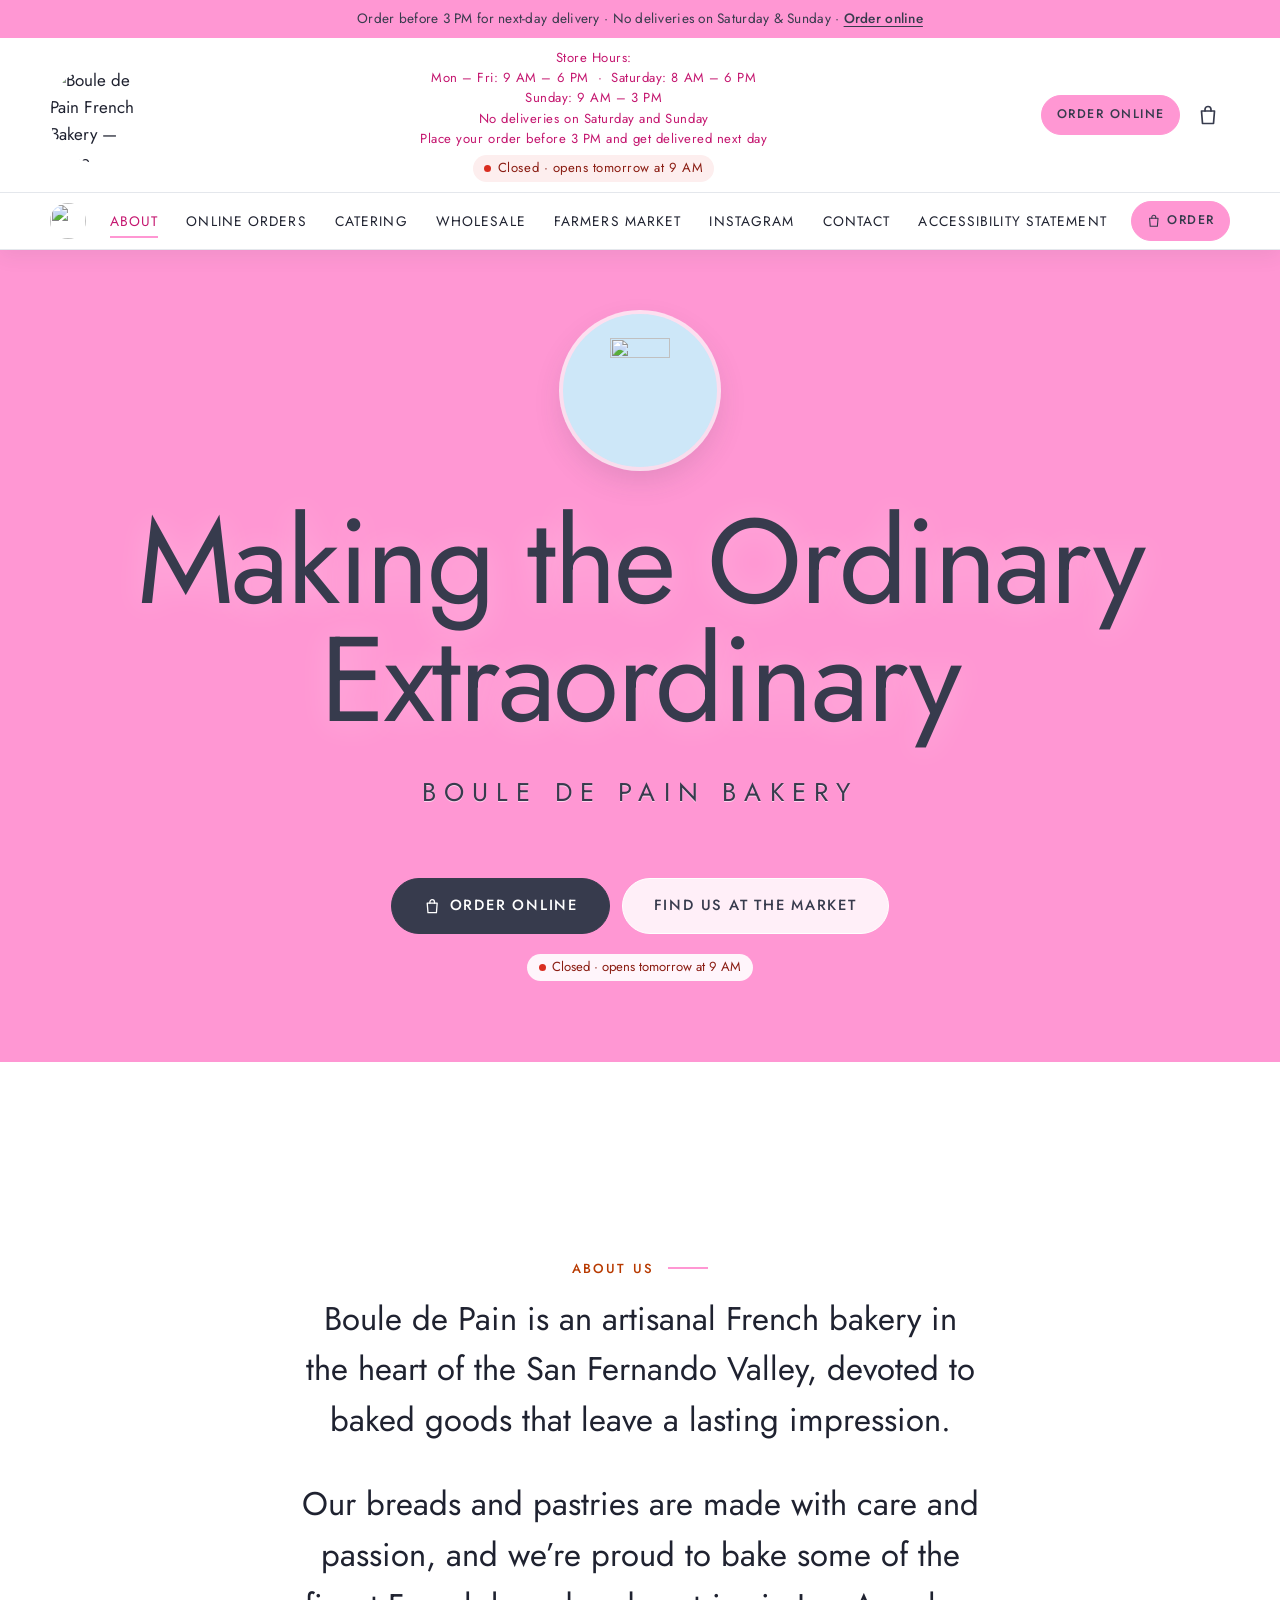
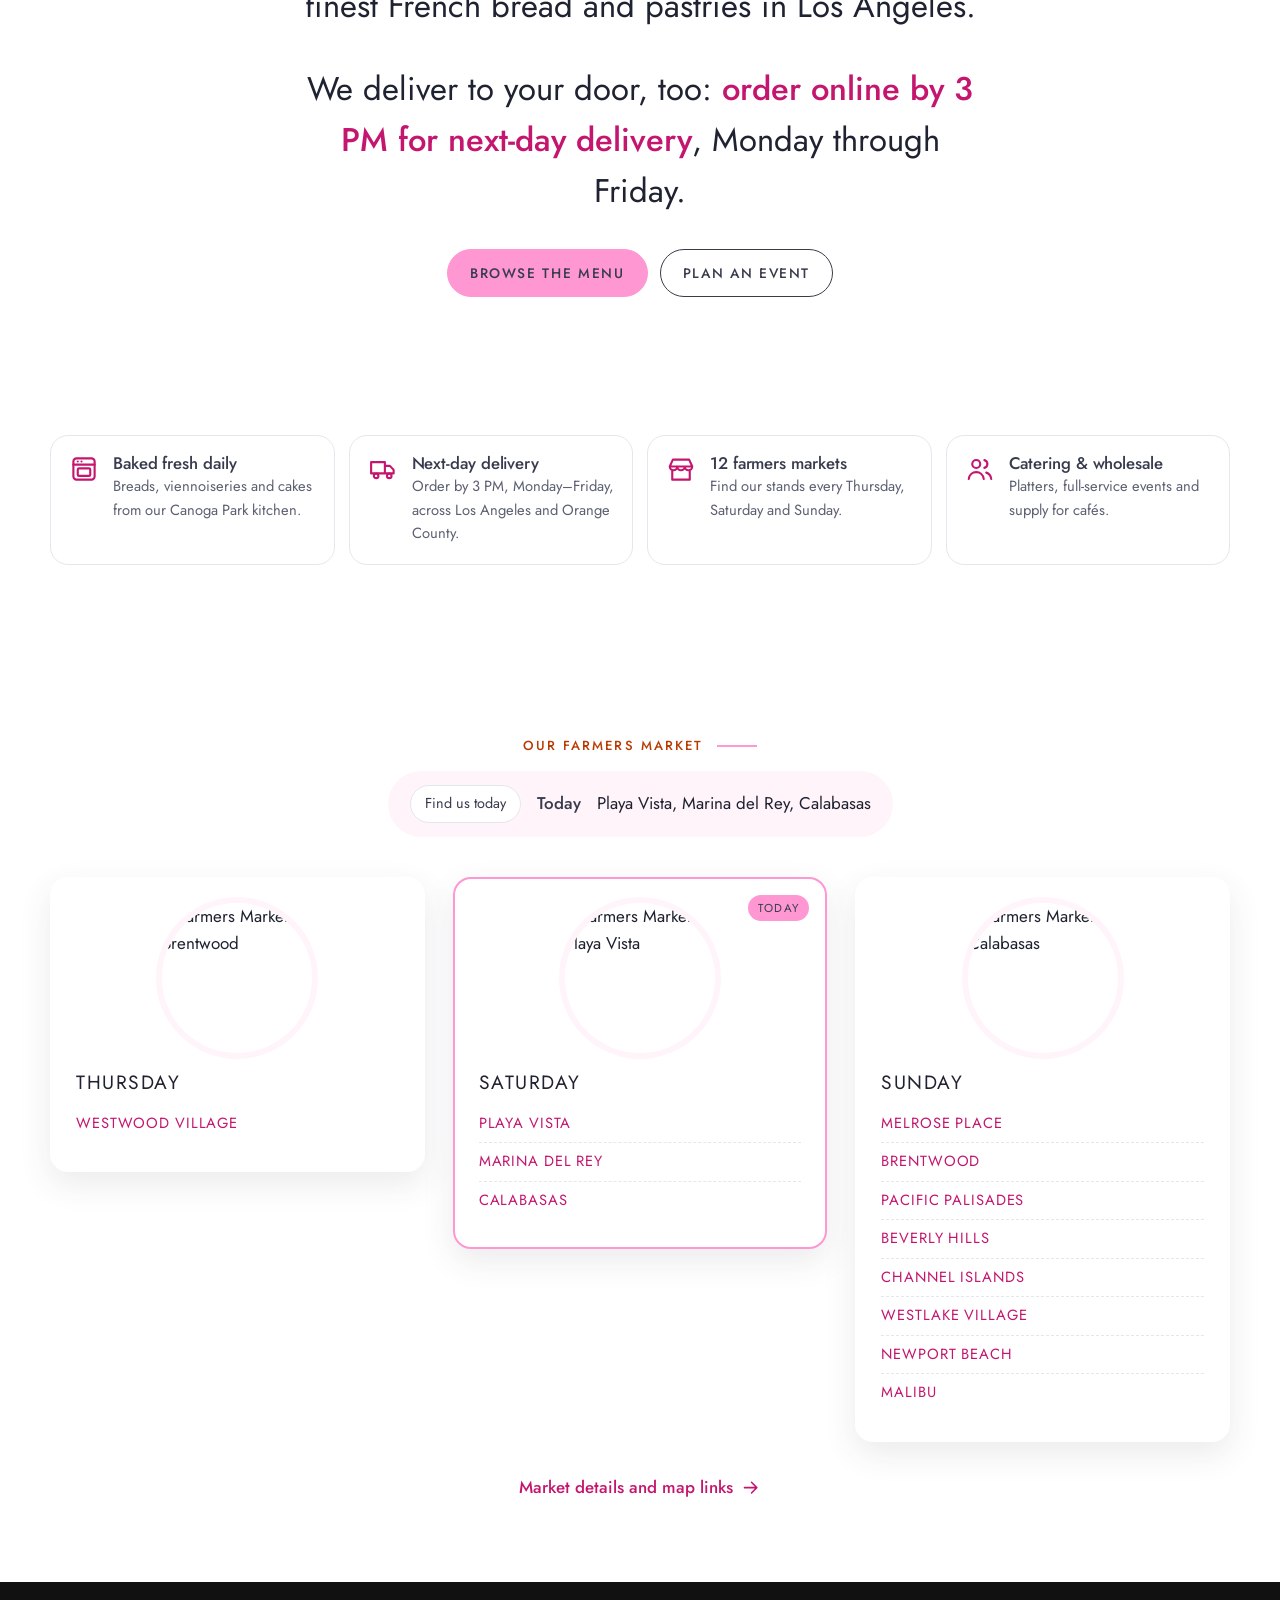
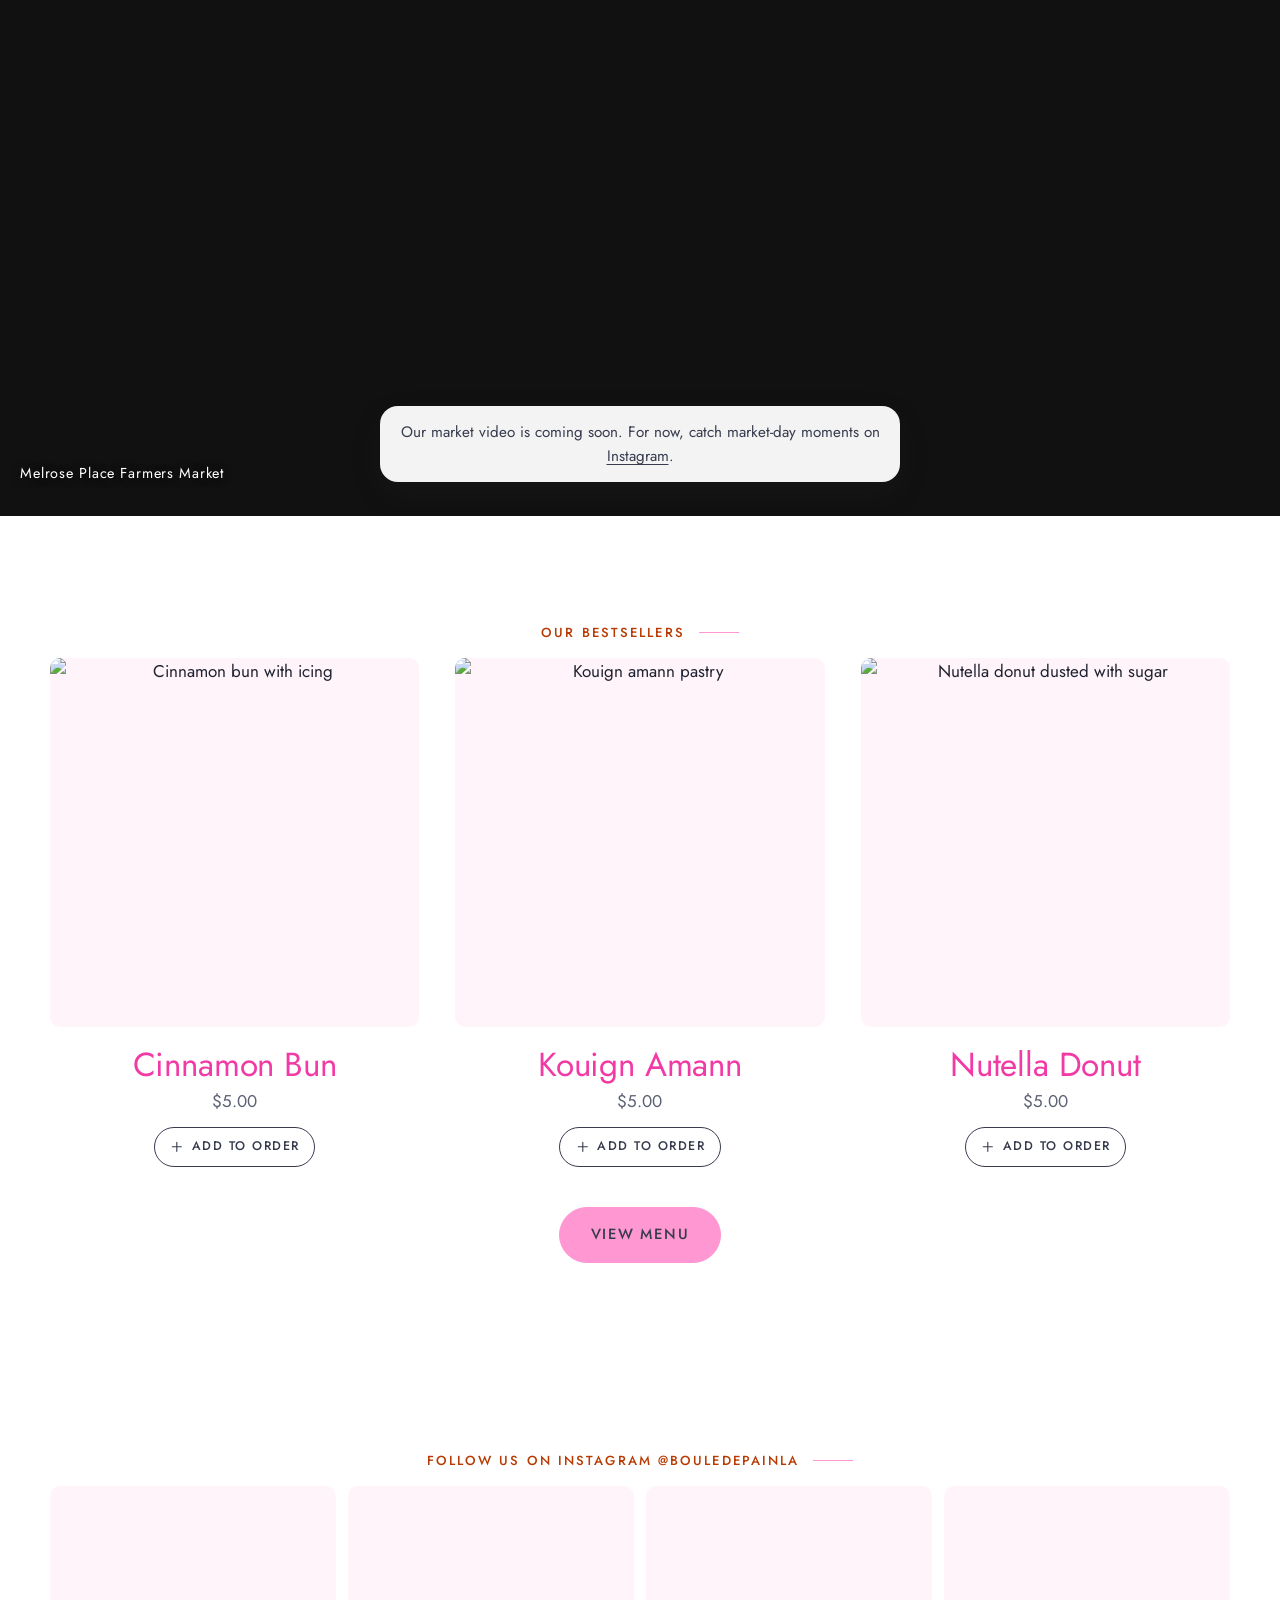
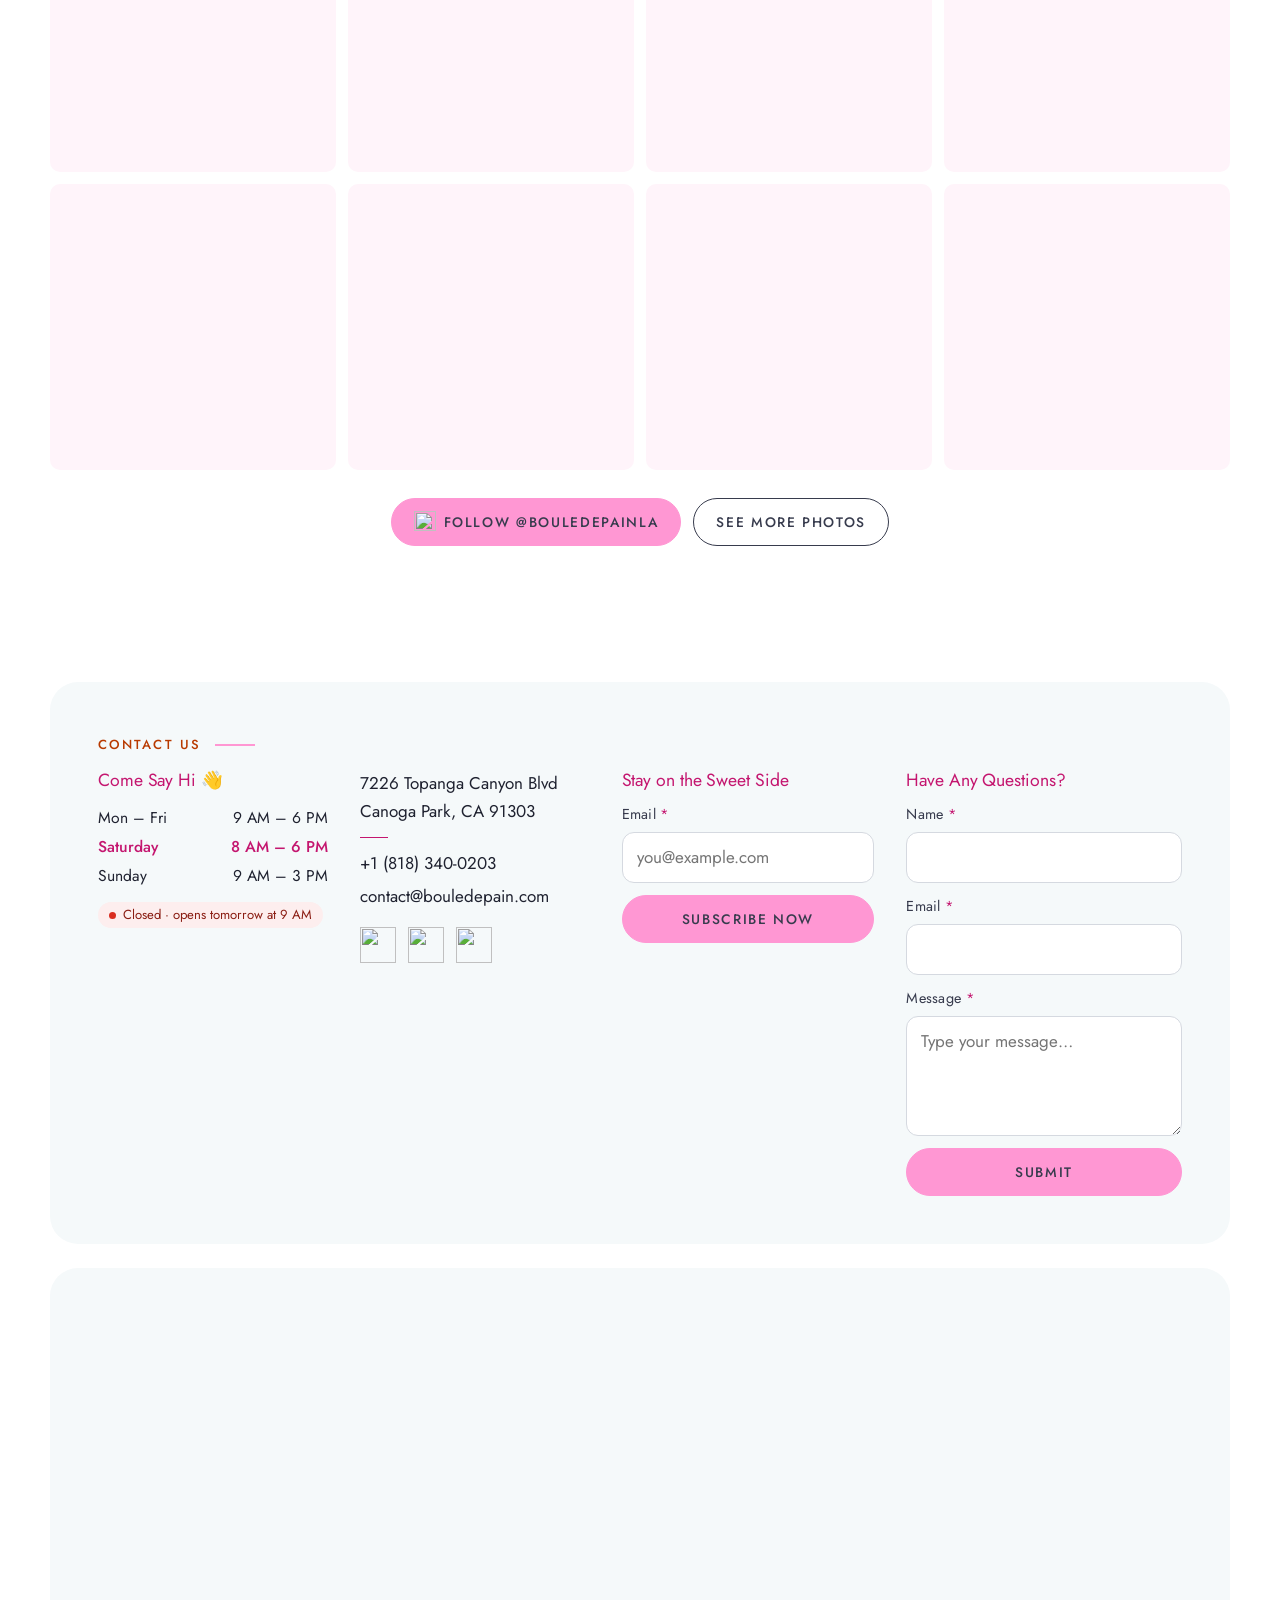
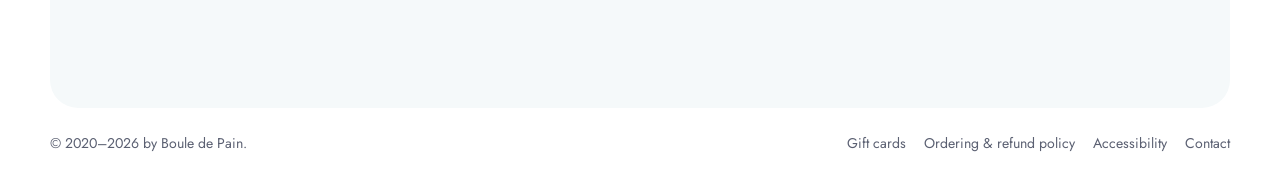
==== index.html @ 0b0cee71 "Boule de Pain website Static site for Boule de Pain, the French bakery in Canoga Park: menu and onli" ====
<!doctype html>
<html lang="en">
<head>
<meta charset="utf-8">
<meta name="viewport" content="width=device-width, initial-scale=1, viewport-fit=cover">
<title>Boule de Pain | Artisanal French Bakery in Canoga Park</title>
<meta name="description" content="Boule de Pain is an artisanal French bakery in Canoga Park baking croissants, breads, pastries and cakes daily. Order online for pickup or next-day delivery in Los Angeles and Orange County, book catering, or find us at LA farmers markets.">
<link rel="canonical" href="https://www.bouledepain.com/">
<meta name="theme-color" content="#FF97D3">
<meta name="format-detection" content="telephone=no">
<meta property="og:type" content="website">
<meta property="og:site_name" content="Boule de Pain">
<meta property="og:locale" content="en_US">
<meta property="og:title" content="Boule de Pain | Artisanal French Bakery in Canoga Park">
<meta property="og:description" content="Boule de Pain is an artisanal French bakery in Canoga Park baking croissants, breads, pastries and cakes daily. Order online for pickup or next-day delivery in Los Angeles and Orange County, book catering, or find us at LA farmers markets.">
<meta property="og:url" content="https://www.bouledepain.com/">
<meta property="og:image" content="https://static.wixstatic.com/media/37ffc0_fc9ee54031fd4ed2a848e542bf273808~mv2.png/v1/fill/w_1162,h_1118,al_c,q_85,usm_0.66_1.00_0.01,enc_auto/37ffc0_fc9ee54031fd4ed2a848e542bf273808_mv2.png">
<meta property="og:image:width" content="1162">
<meta property="og:image:height" content="1118">
<meta property="og:image:alt" content="A flaky Boule de Pain pastry">
<meta name="twitter:card" content="summary_large_image">
<link rel="icon" type="image/png" sizes="32x32" href="https://static.wixstatic.com/media/37ffc0_f74025ac4b024bfe8b029d1934f61fe7~mv2.png/v1/fill/w_32,h_32,al_c,q_85,usm_0.66_1.00_0.01,enc_auto/37ffc0_f74025ac4b024bfe8b029d1934f61fe7_mv2.png">
<link rel="icon" type="image/png" sizes="192x192" href="https://static.wixstatic.com/media/37ffc0_f74025ac4b024bfe8b029d1934f61fe7~mv2.png/v1/fill/w_192,h_192,al_c,q_85,usm_0.66_1.00_0.01,enc_auto/37ffc0_f74025ac4b024bfe8b029d1934f61fe7_mv2.png">
<link rel="apple-touch-icon" sizes="180x180" href="https://static.wixstatic.com/media/37ffc0_f74025ac4b024bfe8b029d1934f61fe7~mv2.png/v1/fill/w_180,h_180,al_c,q_85,usm_0.66_1.00_0.01,enc_auto/37ffc0_f74025ac4b024bfe8b029d1934f61fe7_mv2.png">
<link rel="manifest" href="site.webmanifest">
<link rel="preconnect" href="https://static.wixstatic.com">
<link rel="preconnect" href="https://fonts.googleapis.com">
<link rel="preconnect" href="https://fonts.gstatic.com" crossorigin>
<link rel="stylesheet" href="https://fonts.googleapis.com/css2?family=Jost:wght@300;400;500&amp;display=swap">
<link rel="stylesheet" href="assets/css/styles.css?v=20260915b">
<link rel="preload" as="image" href="https://static.wixstatic.com/media/a0c754094bc04d1b8c9b867706eddafd.jpg/v1/fill/w_960,h_1477,al_c,q_85,usm_0.66_1.00_0.01,enc_auto/a0c754094bc04d1b8c9b867706eddafd.jpg" media="(min-width: 720px)" fetchpriority="high">
<script type="application/ld+json">{"@context":"https://schema.org","@type":"Bakery","@id":"https://www.bouledepain.com/#bakery","name":"Boule de Pain","url":"https://www.bouledepain.com/","description":"Boule de Pain is an artisanal French bakery in Canoga Park baking croissants, breads, pastries and cakes daily. Order online for pickup or next-day delivery in Los Angeles and Orange County, book catering, or find us at LA farmers markets.","logo":"https://static.wixstatic.com/media/37ffc0_f74025ac4b024bfe8b029d1934f61fe7~mv2.png","image":["https://static.wixstatic.com/media/37ffc0_fc9ee54031fd4ed2a848e542bf273808~mv2.png","https://static.wixstatic.com/media/a0c754094bc04d1b8c9b867706eddafd.jpg/v1/fill/w_1600,h_1200,al_c,q_85,usm_0.66_1.00_0.01,enc_auto/a0c754094bc04d1b8c9b867706eddafd.jpg"],"telephone":"+1-818-340-0203","email":"contact@bouledepain.com","address":{"@type":"PostalAddress","streetAddress":"7226 Topanga Canyon Blvd","addressLocality":"Canoga Park","addressRegion":"CA","postalCode":"91303","addressCountry":"US"},"openingHoursSpecification":[{"@type":"OpeningHoursSpecification","dayOfWeek":["Sunday"],"opens":"09:00","closes":"15:00"},{"@type":"OpeningHoursSpecification","dayOfWeek":["Monday","Tuesday","Wednesday","Thursday","Friday"],"opens":"09:00","closes":"18:00"},{"@type":"OpeningHoursSpecification","dayOfWeek":["Saturday"],"opens":"08:00","closes":"18:00"}],"servesCuisine":["French","Bakery","Pastries"],"hasMenu":"https://www.bouledepain.com/order","areaServed":["Los Angeles County","Orange County"],"sameAs":["https://www.facebook.com/pastriesbyediebdp","https://www.instagram.com/bouledepainla","https://www.yelp.com/biz/boule-de-pain-by-edies-pastries-canoga-park?osq=pastries+by+edie"]}</script>
</head>
<body class=" has-action-bar">
<a class="skip-link" href="#main">Skip to content</a>
<svg xmlns="http://www.w3.org/2000/svg" width="0" height="0" style="position:absolute" aria-hidden="true" focusable="false"><defs><symbol id="i-bag" viewBox="0 0 24 24"><path d="M5.5 8h13l-1 12.5h-11z"/><path d="M9 8V6.5a3 3 0 0 1 6 0V8"/></symbol><symbol id="i-menu" viewBox="0 0 24 24"><path d="M4 7h16M4 12h16M4 17h16"/></symbol><symbol id="i-close" viewBox="0 0 24 24"><path d="M6 6l12 12M18 6L6 18"/></symbol><symbol id="i-phone" viewBox="0 0 24 24"><path d="M6.6 3.5h2.8l1.5 4.2-2 1.3a11.5 11.5 0 0 0 6.1 6.1l1.3-2 4.2 1.5v2.8a1.8 1.8 0 0 1-1.9 1.8A16.6 16.6 0 0 1 4.8 5.4a1.8 1.8 0 0 1 1.8-1.9z"/></symbol><symbol id="i-pin" viewBox="0 0 24 24"><path d="M12 21s-6.5-5.8-6.5-11a6.5 6.5 0 0 1 13 0c0 5.2-6.5 11-6.5 11z"/><circle cx="12" cy="10" r="2.4"/></symbol><symbol id="i-mail" viewBox="0 0 24 24"><rect x="3" y="5" width="18" height="14" rx="2"/><path d="M3.5 7l8.5 6 8.5-6"/></symbol><symbol id="i-clock" viewBox="0 0 24 24"><circle cx="12" cy="12" r="8.5"/><path d="M12 7.5V12l3 2"/></symbol><symbol id="i-search" viewBox="0 0 24 24"><circle cx="11" cy="11" r="6.5"/><path d="M20 20l-4.2-4.2"/></symbol><symbol id="i-plus" viewBox="0 0 24 24"><path d="M12 5v14M5 12h14"/></symbol><symbol id="i-minus" viewBox="0 0 24 24"><path d="M5 12h14"/></symbol><symbol id="i-trash" viewBox="0 0 24 24"><path d="M4.5 7h15M10 11v6M14 11v6M6.5 7l.8 12.5h9.4L17.5 7M9.5 7V4.5h5V7"/></symbol><symbol id="i-arrow-right" viewBox="0 0 24 24"><path d="M5 12h14M13 6l6 6-6 6"/></symbol><symbol id="i-arrow-left" viewBox="0 0 24 24"><path d="M19 12H5M11 6l-6 6 6 6"/></symbol><symbol id="i-arrow-up" viewBox="0 0 24 24"><path d="M12 19V5M6 11l6-6 6 6"/></symbol><symbol id="i-play" viewBox="0 0 24 24"><path d="M8 5.5v13l10.5-6.5z"/></symbol><symbol id="i-truck" viewBox="0 0 24 24"><path d="M2.5 6.5h11v9h-11zM13.5 9.5h4l3 3.2v2.8h-7"/><circle cx="6.5" cy="17.5" r="1.8"/><circle cx="17" cy="17.5" r="1.8"/></symbol><symbol id="i-store" viewBox="0 0 24 24"><path d="M4.5 10.5V20h15v-9.5M3 10.5l1.8-5.5h14.4l1.8 5.5zM9.5 20v-5.5h5V20"/></symbol><symbol id="i-calendar" viewBox="0 0 24 24"><rect x="3.5" y="5" width="17" height="15.5" rx="2"/><path d="M3.5 10h17M8 3v4M16 3v4"/></symbol><symbol id="i-copy" viewBox="0 0 24 24"><rect x="9" y="9" width="11" height="11" rx="2"/><path d="M5 15V6a2 2 0 0 1 2-2h8"/></symbol><symbol id="i-check" viewBox="0 0 24 24"><path d="M5 12.5l4.5 4.5L19 7.5"/></symbol><symbol id="i-external" viewBox="0 0 24 24"><path d="M14 4h6v6M20 4l-8.5 8.5M18 14v5a1 1 0 0 1-1 1H5a1 1 0 0 1-1-1V7a1 1 0 0 1 1-1h5"/></symbol><symbol id="i-gift" viewBox="0 0 24 24"><rect x="3.5" y="8" width="17" height="4" rx="1"/><path d="M5 12v8.5h14V12M12 8v12.5M12 8S10.5 3.5 8 4.5 9 8 12 8zm0 0s1.5-4.5 4-3.5S15 8 12 8z"/></symbol><symbol id="i-info" viewBox="0 0 24 24"><circle cx="12" cy="12" r="8.5"/><path d="M12 11v5.5M12 7.8v.4"/></symbol><symbol id="i-oven" viewBox="0 0 24 24"><rect x="3.5" y="3.5" width="17" height="17" rx="2.5"/><path d="M3.5 8.5h17M7 6h.01M10 6h.01"/><rect x="7" y="11.5" width="10" height="6" rx="1"/></symbol><symbol id="i-market" viewBox="0 0 24 24"><path d="M3 10l2.5-5.5h13L21 10M3 10h18M3 10a3 3 0 0 0 6 0 3 3 0 0 0 6 0 3 3 0 0 0 6 0M5 13v7.5h14V13"/></symbol><symbol id="i-users" viewBox="0 0 24 24"><circle cx="9" cy="8" r="3.2"/><path d="M3 20c.4-3.4 2.9-5.5 6-5.5s5.6 2.1 6 5.5"/><path d="M15.5 4.9a3.2 3.2 0 0 1 0 6.2M21 20c-.3-2.6-1.8-4.4-4-5.1"/></symbol></defs></svg>
<aside class="announce" aria-label="Announcement"><p style="margin:0">Order before 3 PM for next-day delivery · No deliveries on Saturday &amp; Sunday · <a href="order.html">Order online</a></p></aside>
<header class="site-header">
  <div class="container header-main">
    <a class="brand" href="index.html">
      <img src="https://static.wixstatic.com/media/37ffc0_f74025ac4b024bfe8b029d1934f61fe7~mv2.png/v1/fill/w_192,h_192,al_c,q_85,usm_0.66_1.00_0.01,enc_auto/37ffc0_f74025ac4b024bfe8b029d1934f61fe7_mv2.png" srcset="https://static.wixstatic.com/media/37ffc0_f74025ac4b024bfe8b029d1934f61fe7~mv2.png/v1/fill/w_112,h_112,al_c,q_85,usm_0.66_1.00_0.01,enc_auto/37ffc0_f74025ac4b024bfe8b029d1934f61fe7_mv2.png 1x, https://static.wixstatic.com/media/37ffc0_f74025ac4b024bfe8b029d1934f61fe7~mv2.png/v1/fill/w_192,h_192,al_c,q_85,usm_0.66_1.00_0.01,enc_auto/37ffc0_f74025ac4b024bfe8b029d1934f61fe7_mv2.png 2x" width="96" height="96" alt="Boule de Pain French Bakery — home">
      <span class="brand__name" aria-hidden="true">Boule de Pain</span>
    </a>
    <div class="header-hours">
      <p>Store Hours:</p>
      <p>Mon – Fri: 9 AM – 6 PM &nbsp;·&nbsp; Saturday: 8 AM – 6 PM<br>Sunday: 9 AM – 3 PM</p>
      <p>No deliveries on Saturday and Sunday</p>
      <p>Place your order before 3 PM and get delivered next day</p>
      <span class="status" data-status hidden></span>
    </div>
    <div class="header-actions">
      <a class="btn btn--pink btn--sm" href="order.html">Order online</a>
      <a class="icon-btn" href="order.html#cart" data-open-cart data-cart-label aria-label="View your order">
        <svg class="icon " aria-hidden="true" focusable="false"><use href="#i-bag"></use></svg><span class="cart-count" data-cart-count aria-hidden="true">0</span>
      </a>
      <button class="icon-btn menu-toggle" type="button" data-nav-toggle aria-expanded="false" aria-controls="site-nav" aria-label="Open menu">
        <svg class="icon icon-open" aria-hidden="true" focusable="false"><use href="#i-menu"></use></svg><svg class="icon icon-close" aria-hidden="true" focusable="false"><use href="#i-close"></use></svg>
      </button>
    </div>
  </div>
</header>
<div data-nav-sentinel aria-hidden="true"></div>
<nav class="site-nav" id="site-nav" aria-label="Main">
  <div class="container site-nav__inner">
    <a class="nav-logo" href="index.html" tabindex="-1" aria-hidden="true"><img src="https://static.wixstatic.com/media/37ffc0_f74025ac4b024bfe8b029d1934f61fe7~mv2.png/v1/fill/w_72,h_72,al_c,q_85,usm_0.66_1.00_0.01,enc_auto/37ffc0_f74025ac4b024bfe8b029d1934f61fe7_mv2.png" width="36" height="36" alt=""></a>
    <ul class="nav-list">
<li><a href="index.html" aria-current="page">About</a></li>
<li><a href="order.html">Online Orders</a></li>
<li><a href="catering.html">Catering</a></li>
<li><a href="wholesale.html">Wholesale</a></li>
<li><a href="farmers-market.html">Farmers Market</a></li>
<li><a href="instagram.html">Instagram</a></li>
<li><a href="contact.html">Contact</a></li>
<li><a href="accessibility.html">Accessibility Statement</a></li>
    </ul>
    <a class="btn btn--pink btn--sm nav-order" href="order.html" tabindex="-1" aria-hidden="true"><svg class="icon " aria-hidden="true" focusable="false"><use href="#i-bag"></use></svg>Order</a>
    <div class="nav-extra">
      <span class="status" data-status hidden></span>
      <ul class="hours hours--compact" data-hours="compact">
<li data-days="1,2,3,4,5"><span class="hours__day">Mon – Fri</span><span class="hours__time">9 AM – 6 PM</span></li><li data-days="6"><span class="hours__day">Saturday</span><span class="hours__time">8 AM – 6 PM</span></li><li data-days="0"><span class="hours__day">Sunday</span><span class="hours__time">9 AM – 3 PM</span></li>      </ul>
      <div class="btn-row">
        <a class="btn btn--pink btn--sm" href="tel:+18183400203"><svg class="icon " aria-hidden="true" focusable="false"><use href="#i-phone"></use></svg>Call</a>
        <a class="btn btn--outline btn--sm" href="https://www.google.com/maps/dir/?api=1&amp;destination=Boule+de+Pain%2C+7226+Topanga+Canyon+Blvd%2C+Canoga+Park%2C+CA+91303" target="_blank" rel="noopener"><svg class="icon " aria-hidden="true" focusable="false"><use href="#i-pin"></use></svg>Directions</a>
      </div>
      <div class="social-row"><a href="https://www.facebook.com/pastriesbyediebdp" target="_blank" rel="noopener" aria-label="Boule de Pain on Facebook (opens in a new tab)"><img src="https://static.wixstatic.com/media/e316f544f9094143b9eac01f1f19e697.png/v1/fill/w_78,h_78,al_c,q_85,usm_0.66_1.00_0.01,enc_auto/e316f544f9094143b9eac01f1f19e697.png" width="36" height="36" alt="" loading="lazy"></a><a href="https://www.instagram.com/bouledepainla" target="_blank" rel="noopener" aria-label="Boule de Pain on Instagram (opens in a new tab)"><img src="https://static.wixstatic.com/media/8d6893330740455c96d218258a458aa4.png/v1/fill/w_78,h_78,al_c,q_85,usm_0.66_1.00_0.01,enc_auto/8d6893330740455c96d218258a458aa4.png" width="36" height="36" alt="" loading="lazy"></a><a href="https://www.yelp.com/biz/boule-de-pain-by-edies-pastries-canoga-park?osq=pastries+by+edie" target="_blank" rel="noopener" aria-label="Boule de Pain on Yelp (opens in a new tab)"><img src="https://static.wixstatic.com/media/263c6eefe13c431681f9363e2e92ddb7.png/v1/fill/w_78,h_78,al_c,q_85,usm_0.66_1.00_0.01,enc_auto/263c6eefe13c431681f9363e2e92ddb7.png" width="36" height="36" alt="" loading="lazy"></a></div>
    </div>
  </div>
</nav>

<main id="main" tabindex="-1">
<section class="hero" aria-labelledby="hero-title">
  <div class="hero__media">
    <picture>
      <source media="(max-width: 719px)" srcset="https://static.wixstatic.com/media/a0c754094bc04d1b8c9b867706eddafd.jpg/v1/fill/w_720,h_560,al_c,q_85,usm_0.66_1.00_0.01,enc_auto/a0c754094bc04d1b8c9b867706eddafd.jpg 720w, https://static.wixstatic.com/media/a0c754094bc04d1b8c9b867706eddafd.jpg/v1/fill/w_1080,h_840,al_c,q_85,usm_0.66_1.00_0.01,enc_auto/a0c754094bc04d1b8c9b867706eddafd.jpg 1080w" sizes="100vw">
      <img src="https://static.wixstatic.com/media/a0c754094bc04d1b8c9b867706eddafd.jpg/v1/fill/w_960,h_1477,al_c,q_85,usm_0.66_1.00_0.01,enc_auto/a0c754094bc04d1b8c9b867706eddafd.jpg" srcset="https://static.wixstatic.com/media/a0c754094bc04d1b8c9b867706eddafd.jpg/v1/fill/w_640,h_985,al_c,q_85,usm_0.66_1.00_0.01,enc_auto/a0c754094bc04d1b8c9b867706eddafd.jpg 640w, https://static.wixstatic.com/media/a0c754094bc04d1b8c9b867706eddafd.jpg/v1/fill/w_960,h_1477,al_c,q_85,usm_0.66_1.00_0.01,enc_auto/a0c754094bc04d1b8c9b867706eddafd.jpg 960w, https://static.wixstatic.com/media/a0c754094bc04d1b8c9b867706eddafd.jpg/v1/fill/w_1280,h_1969,al_c,q_85,usm_0.66_1.00_0.01,enc_auto/a0c754094bc04d1b8c9b867706eddafd.jpg 1280w" sizes="50vw" width="960" height="1477" alt="Golden croissants scattered on a light blue background" fetchpriority="high">
    </picture>
  </div>
  <div class="container hero__inner">
    <span class="hero__logo-wrap" aria-hidden="true">
      <img class="hero__logo" src="https://static.wixstatic.com/media/37ffc0_c707a2740af14f6f9ee149bf52d6a1c6~mv2.png/v1/fill/w_260,h_289,al_c,q_85,usm_0.66_1.00_0.01,enc_auto/37ffc0_c707a2740af14f6f9ee149bf52d6a1c6_mv2.png" width="130" height="144" alt="">
    </span>
    <h1 class="display" id="hero-title">Making the Ordinary Extraordinary</h1>
    <p class="hero__sub">Boule de Pain Bakery</p>
    <div class="btn-row hero__cta">
      <a class="btn btn--ink btn--lg" href="order.html"><svg class="icon " aria-hidden="true" focusable="false"><use href="#i-bag"></use></svg>Order online</a>
      <a class="btn btn--outline btn--lg" href="farmers-market.html">Find us at the market</a>
    </div>
    <p class="hero__status"><span class="status" data-status hidden></span></p>
  </div>
</section>

<section class="section" id="about" aria-labelledby="about-title">
  <div class="container">
    <div class="about-card reveal">
      <div class="about-card__bg"><img src="https://static.wixstatic.com/media/6fb7a82098b749b8bd98773dc3bf6aea.jpg/v1/fill/w_1600,h_1067,al_c,q_85,usm_0.66_1.00_0.01,enc_auto/6fb7a82098b749b8bd98773dc3bf6aea.jpg" srcset="https://static.wixstatic.com/media/6fb7a82098b749b8bd98773dc3bf6aea.jpg/v1/fill/w_960,h_640,al_c,q_85,usm_0.66_1.00_0.01,enc_auto/6fb7a82098b749b8bd98773dc3bf6aea.jpg 960w, https://static.wixstatic.com/media/6fb7a82098b749b8bd98773dc3bf6aea.jpg/v1/fill/w_1600,h_1067,al_c,q_85,usm_0.66_1.00_0.01,enc_auto/6fb7a82098b749b8bd98773dc3bf6aea.jpg 1600w, https://static.wixstatic.com/media/6fb7a82098b749b8bd98773dc3bf6aea.jpg/v1/fill/w_2200,h_1467,al_c,q_85,usm_0.66_1.00_0.01,enc_auto/6fb7a82098b749b8bd98773dc3bf6aea.jpg 2200w" sizes="(min-width: 1180px) 1180px, 100vw" width="2200" height="1467" alt="" loading="lazy" decoding="async"></div>
      <h2 class="eyebrow" id="about-title">About us</h2>
      <div class="about-card__text">
        <p>Boule de Pain is an artisanal French bakery in the heart of the San Fernando Valley, devoted to baked goods that leave a lasting impression.</p>
        <p>Our breads and pastries are made with care and passion, and we’re proud to bake some of the finest French bread and pastries in Los Angeles.</p>
        <p>We deliver to your door, too: <strong>order online by 3 PM for next-day delivery</strong>, Monday through Friday.</p>
      </div>
      <div class="btn-row" style="justify-content:center;margin-top:28px">
        <a class="btn btn--pink" href="order.html">Browse the menu</a>
        <a class="btn btn--outline" href="catering.html">Plan an event</a>
      </div>
    </div>
    <ul class="facts" role="list">
      <li class="fact reveal"><svg class="icon " aria-hidden="true" focusable="false"><use href="#i-oven"></use></svg><div><h3>Baked fresh daily</h3><p>Breads, viennoiseries and cakes from our Canoga Park kitchen.</p></div></li>
      <li class="fact reveal"><svg class="icon " aria-hidden="true" focusable="false"><use href="#i-truck"></use></svg><div><h3>Next-day delivery</h3><p>Order by 3 PM, Monday–Friday, across Los Angeles and Orange County.</p></div></li>
      <li class="fact reveal"><svg class="icon " aria-hidden="true" focusable="false"><use href="#i-market"></use></svg><div><h3>12 farmers markets</h3><p>Find our stands every Thursday, Saturday and Sunday.</p></div></li>
      <li class="fact reveal"><svg class="icon " aria-hidden="true" focusable="false"><use href="#i-users"></use></svg><div><h3>Catering &amp; wholesale</h3><p>Platters, full-service events and supply for cafés.</p></div></li>
    </ul>
  </div>
</section>

<section class="section section--tight" id="farmers-market" aria-labelledby="fm-title">
  <div class="container center">
    <h2 class="eyebrow" id="fm-title">Our farmers market</h2>
    <p class="market-next" data-market-next hidden></p>
<div class="market-grid">
  <article class="market-card reveal" data-market-day="4" data-market-names="Westwood Village">
    <span class="market-card__badge" aria-live="off"></span>
    <img src="https://static.wixstatic.com/media/37ffc0_499bede59a9f4c01a7e3362d41297dd5~mv2.jpg/v1/fill/w_300,h_300,al_c,q_85,usm_0.66_1.00_0.01,enc_auto/37ffc0_499bede59a9f4c01a7e3362d41297dd5_mv2.jpg" srcset="https://static.wixstatic.com/media/37ffc0_499bede59a9f4c01a7e3362d41297dd5~mv2.jpg/v1/fill/w_300,h_300,al_c,q_85,usm_0.66_1.00_0.01,enc_auto/37ffc0_499bede59a9f4c01a7e3362d41297dd5_mv2.jpg 300w" sizes="150px" width="300" height="300" alt="Farmers Market Brentwood" loading="lazy" decoding="async" class="market-card__photo">
    <h3 class="market-card__day">Thursday</h3>
    <ul class="market-list">
      <li><a href="https://www.google.com/maps/search/?api=1&amp;query=Westwood+Village+Farmers+Market" target="_blank" rel="noopener">Westwood Village<svg class="icon " aria-hidden="true" focusable="false"><use href="#i-external"></use></svg><span class="sr-only"> — open in Google Maps (new tab)</span></a></li>
    </ul>
  </article>
  <article class="market-card reveal" data-market-day="6" data-market-names="Playa Vista, Marina del Rey, Calabasas">
    <span class="market-card__badge" aria-live="off"></span>
    <img src="https://static.wixstatic.com/media/37ffc0_3f45e1d225ce4920aa5d6c91396fbc42~mv2.jpg/v1/fill/w_300,h_300,al_c,q_85,usm_0.66_1.00_0.01,enc_auto/37ffc0_3f45e1d225ce4920aa5d6c91396fbc42_mv2.jpg" srcset="https://static.wixstatic.com/media/37ffc0_3f45e1d225ce4920aa5d6c91396fbc42~mv2.jpg/v1/fill/w_300,h_300,al_c,q_85,usm_0.66_1.00_0.01,enc_auto/37ffc0_3f45e1d225ce4920aa5d6c91396fbc42_mv2.jpg 300w" sizes="150px" width="300" height="300" alt="Farmers Market Playa Vista" loading="lazy" decoding="async" class="market-card__photo">
    <h3 class="market-card__day">Saturday</h3>
    <ul class="market-list">
      <li><a href="https://www.google.com/maps/search/?api=1&amp;query=Playa+Vista+Farmers+Market" target="_blank" rel="noopener">Playa Vista<svg class="icon " aria-hidden="true" focusable="false"><use href="#i-external"></use></svg><span class="sr-only"> — open in Google Maps (new tab)</span></a></li>
      <li><a href="https://www.google.com/maps/search/?api=1&amp;query=Marina+del+Rey+Farmers+Market" target="_blank" rel="noopener">Marina del Rey<svg class="icon " aria-hidden="true" focusable="false"><use href="#i-external"></use></svg><span class="sr-only"> — open in Google Maps (new tab)</span></a></li>
      <li><a href="https://www.google.com/maps/search/?api=1&amp;query=Calabasas+Farmers+Market" target="_blank" rel="noopener">Calabasas<svg class="icon " aria-hidden="true" focusable="false"><use href="#i-external"></use></svg><span class="sr-only"> — open in Google Maps (new tab)</span></a></li>
    </ul>
  </article>
  <article class="market-card reveal" data-market-day="0" data-market-names="Melrose Place, Brentwood, Pacific Palisades, Beverly Hills, Channel Islands, Westlake Village, Newport Beach, Malibu">
    <span class="market-card__badge" aria-live="off"></span>
    <img src="https://static.wixstatic.com/media/37ffc0_10547bc0d3c942ee8d4a5ec3894eb2f9~mv2.jpg/v1/fill/w_300,h_300,al_c,q_85,usm_0.66_1.00_0.01,enc_auto/37ffc0_10547bc0d3c942ee8d4a5ec3894eb2f9_mv2.jpg" srcset="https://static.wixstatic.com/media/37ffc0_10547bc0d3c942ee8d4a5ec3894eb2f9~mv2.jpg/v1/fill/w_300,h_300,al_c,q_85,usm_0.66_1.00_0.01,enc_auto/37ffc0_10547bc0d3c942ee8d4a5ec3894eb2f9_mv2.jpg 300w" sizes="150px" width="300" height="300" alt="Farmers Market Calabasas" loading="lazy" decoding="async" class="market-card__photo">
    <h3 class="market-card__day">Sunday</h3>
    <ul class="market-list">
      <li><a href="https://www.google.com/maps/search/?api=1&amp;query=Melrose+Place+Farmers+Market" target="_blank" rel="noopener">Melrose Place<svg class="icon " aria-hidden="true" focusable="false"><use href="#i-external"></use></svg><span class="sr-only"> — open in Google Maps (new tab)</span></a></li>
      <li><a href="https://www.google.com/maps/search/?api=1&amp;query=Brentwood+Farmers+Market" target="_blank" rel="noopener">Brentwood<svg class="icon " aria-hidden="true" focusable="false"><use href="#i-external"></use></svg><span class="sr-only"> — open in Google Maps (new tab)</span></a></li>
      <li><a href="https://www.google.com/maps/search/?api=1&amp;query=Pacific+Palisades+Farmers+Market" target="_blank" rel="noopener">Pacific Palisades<svg class="icon " aria-hidden="true" focusable="false"><use href="#i-external"></use></svg><span class="sr-only"> — open in Google Maps (new tab)</span></a></li>
      <li><a href="https://www.google.com/maps/search/?api=1&amp;query=Beverly+Hills+Farmers+Market" target="_blank" rel="noopener">Beverly Hills<svg class="icon " aria-hidden="true" focusable="false"><use href="#i-external"></use></svg><span class="sr-only"> — open in Google Maps (new tab)</span></a></li>
      <li><a href="https://www.google.com/maps/search/?api=1&amp;query=Channel+Islands+Harbor+Farmers+Market" target="_blank" rel="noopener">Channel Islands<svg class="icon " aria-hidden="true" focusable="false"><use href="#i-external"></use></svg><span class="sr-only"> — open in Google Maps (new tab)</span></a></li>
      <li><a href="https://www.google.com/maps/search/?api=1&amp;query=Westlake+Village+Farmers+Market" target="_blank" rel="noopener">Westlake Village<svg class="icon " aria-hidden="true" focusable="false"><use href="#i-external"></use></svg><span class="sr-only"> — open in Google Maps (new tab)</span></a></li>
      <li><a href="https://www.google.com/maps/search/?api=1&amp;query=Newport+Beach+Farmers+Market" target="_blank" rel="noopener">Newport Beach<svg class="icon " aria-hidden="true" focusable="false"><use href="#i-external"></use></svg><span class="sr-only"> — open in Google Maps (new tab)</span></a></li>
      <li><a href="https://www.google.com/maps/search/?api=1&amp;query=Malibu+Farmers+Market" target="_blank" rel="noopener">Malibu<svg class="icon " aria-hidden="true" focusable="false"><use href="#i-external"></use></svg><span class="sr-only"> — open in Google Maps (new tab)</span></a></li>
    </ul>
  </article>
</div>    <p style="margin-top:32px"><a class="link-arrow" href="farmers-market.html">Market details and map links <svg class="icon " aria-hidden="true" focusable="false"><use href="#i-arrow-right"></use></svg></a></p>
  </div>
</section>

<section aria-label="Video: Melrose Place Farmers Market">
<div class="video-block" data-video>
  <video preload="none" playsinline poster="https://static.wixstatic.com/media/37ffc0_5527c4b106ab4931befd9e7589aaedd1f000.jpg/v1/fill/w_1280,h_720,al_c,q_85,usm_0.66_1.00_0.01,enc_auto/37ffc0_5527c4b106ab4931befd9e7589aaedd1f000.jpg" aria-label="Melrose Place Farmers Market" tabindex="-1">
    <source src="assets/video/melrose-place-farmers-market.mp4" type="video/mp4">
  </video>
  <img src="https://static.wixstatic.com/media/37ffc0_5527c4b106ab4931befd9e7589aaedd1f000.jpg/v1/fill/w_1280,h_533,al_c,q_85,usm_0.66_1.00_0.01,enc_auto/37ffc0_5527c4b106ab4931befd9e7589aaedd1f000.jpg" srcset="https://static.wixstatic.com/media/37ffc0_5527c4b106ab4931befd9e7589aaedd1f000.jpg/v1/fill/w_640,h_267,al_c,q_85,usm_0.66_1.00_0.01,enc_auto/37ffc0_5527c4b106ab4931befd9e7589aaedd1f000.jpg 640w, https://static.wixstatic.com/media/37ffc0_5527c4b106ab4931befd9e7589aaedd1f000.jpg/v1/fill/w_1280,h_533,al_c,q_85,usm_0.66_1.00_0.01,enc_auto/37ffc0_5527c4b106ab4931befd9e7589aaedd1f000.jpg 1280w" sizes="100vw" width="1280" height="533" alt="" loading="lazy" decoding="async" class="video-block__poster">
  <button class="video-block__play" type="button" aria-label="Play video: Melrose Place Farmers Market">
    <span><span class="play-circle"><svg class="icon icon--fill" aria-hidden="true" focusable="false"><use href="#i-play"></use></svg></span>Play Video</span>
  </button>
  <p class="video-block__caption" aria-hidden="true">Melrose Place Farmers Market</p>
</div></section>

<section class="section" id="bestsellers" aria-labelledby="best-title">
  <div class="container">
    <div class="center"><h2 class="eyebrow" id="best-title">Our bestsellers</h2></div>
    <div class="best-grid">
      <article class="best-card reveal">
        <div class="best-card__img"><img src="https://static.wixstatic.com/media/37ffc0_3a48bee74e3f434c851e21ba757fdcc7~mv2.png/v1/fill/w_800,h_800,al_c,q_85,usm_0.66_1.00_0.01,enc_auto/37ffc0_3a48bee74e3f434c851e21ba757fdcc7_mv2.png" srcset="https://static.wixstatic.com/media/37ffc0_3a48bee74e3f434c851e21ba757fdcc7~mv2.png/v1/fill/w_400,h_400,al_c,q_85,usm_0.66_1.00_0.01,enc_auto/37ffc0_3a48bee74e3f434c851e21ba757fdcc7_mv2.png 400w, https://static.wixstatic.com/media/37ffc0_3a48bee74e3f434c851e21ba757fdcc7~mv2.png/v1/fill/w_800,h_800,al_c,q_85,usm_0.66_1.00_0.01,enc_auto/37ffc0_3a48bee74e3f434c851e21ba757fdcc7_mv2.png 800w" sizes="(min-width: 1180px) 370px, (min-width: 720px) 30vw, 100vw" width="800" height="800" alt="Cinnamon bun with icing" loading="lazy" decoding="async"></div>
        <h3>Cinnamon Bun</h3>
        <p class="best-card__price">$5.00</p>
        <button class="btn btn--outline btn--sm" type="button" data-add-to-cart="viennoiseries.cinnamon-bun" data-name="Cinnamon Bun"><svg class="icon " aria-hidden="true" focusable="false"><use href="#i-plus"></use></svg>Add to order</button>
      </article>
      <article class="best-card reveal">
        <div class="best-card__img"><img src="https://static.wixstatic.com/media/37ffc0_6bf428a15cff40bfbab36fe86c032fb3~mv2.png/v1/fill/w_800,h_800,al_c,q_85,usm_0.66_1.00_0.01,enc_auto/37ffc0_6bf428a15cff40bfbab36fe86c032fb3_mv2.png" srcset="https://static.wixstatic.com/media/37ffc0_6bf428a15cff40bfbab36fe86c032fb3~mv2.png/v1/fill/w_400,h_400,al_c,q_85,usm_0.66_1.00_0.01,enc_auto/37ffc0_6bf428a15cff40bfbab36fe86c032fb3_mv2.png 400w, https://static.wixstatic.com/media/37ffc0_6bf428a15cff40bfbab36fe86c032fb3~mv2.png/v1/fill/w_800,h_800,al_c,q_85,usm_0.66_1.00_0.01,enc_auto/37ffc0_6bf428a15cff40bfbab36fe86c032fb3_mv2.png 800w" sizes="(min-width: 1180px) 370px, (min-width: 720px) 30vw, 100vw" width="800" height="800" alt="Kouign amann pastry" loading="lazy" decoding="async"></div>
        <h3>Kouign Amann</h3>
        <p class="best-card__price">$5.00</p>
        <button class="btn btn--outline btn--sm" type="button" data-add-to-cart="viennoiseries.kouign-amann" data-name="Kouign Amann"><svg class="icon " aria-hidden="true" focusable="false"><use href="#i-plus"></use></svg>Add to order</button>
      </article>
      <article class="best-card reveal">
        <div class="best-card__img"><img src="https://static.wixstatic.com/media/37ffc0_1bd8e49730014273bb4f3b23886b80a2~mv2.png/v1/fill/w_800,h_800,al_c,q_85,usm_0.66_1.00_0.01,enc_auto/37ffc0_1bd8e49730014273bb4f3b23886b80a2_mv2.png" srcset="https://static.wixstatic.com/media/37ffc0_1bd8e49730014273bb4f3b23886b80a2~mv2.png/v1/fill/w_400,h_400,al_c,q_85,usm_0.66_1.00_0.01,enc_auto/37ffc0_1bd8e49730014273bb4f3b23886b80a2_mv2.png 400w, https://static.wixstatic.com/media/37ffc0_1bd8e49730014273bb4f3b23886b80a2~mv2.png/v1/fill/w_800,h_800,al_c,q_85,usm_0.66_1.00_0.01,enc_auto/37ffc0_1bd8e49730014273bb4f3b23886b80a2_mv2.png 800w" sizes="(min-width: 1180px) 370px, (min-width: 720px) 30vw, 100vw" width="800" height="800" alt="Nutella donut dusted with sugar" loading="lazy" decoding="async"></div>
        <h3>Nutella Donut</h3>
        <p class="best-card__price">$5.00</p>
        <button class="btn btn--outline btn--sm" type="button" data-add-to-cart="viennoiseries.nutella-donut" data-name="Nutella Donut"><svg class="icon " aria-hidden="true" focusable="false"><use href="#i-plus"></use></svg>Add to order</button>
      </article>
    </div>
    <p class="center" style="margin-top:40px"><a class="btn btn--pink btn--lg" href="order.html">View menu</a></p>
  </div>
</section>

<section class="section section--tight" id="instagram" aria-labelledby="ig-title">
  <div class="container center">
    <h2 class="eyebrow" id="ig-title"><a href="https://www.instagram.com/bouledepainla" target="_blank" rel="noopener">Follow us on Instagram @bouledepainla<span class="sr-only"> (opens in a new tab)</span></a></h2>
    <div class="ig-grid">
      <button class="ig-tile" type="button" data-lightbox="home" data-full="https://static.wixstatic.com/media/37ffc0_bffa163c4fbd4d9ba15493cde839d111~mv2.jpg/v1/fit/w_1600,h_1067,q_85,enc_auto/37ffc0_bffa163c4fbd4d9ba15493cde839d111_mv2.jpg" data-caption="A round tiered pastry stand at an outdoor event">
        <img src="https://static.wixstatic.com/media/37ffc0_bffa163c4fbd4d9ba15493cde839d111~mv2.jpg/v1/fill/w_600,h_600,al_c,q_85,usm_0.66_1.00_0.01,enc_auto/37ffc0_bffa163c4fbd4d9ba15493cde839d111_mv2.jpg" srcset="https://static.wixstatic.com/media/37ffc0_bffa163c4fbd4d9ba15493cde839d111~mv2.jpg/v1/fill/w_300,h_300,al_c,q_85,usm_0.66_1.00_0.01,enc_auto/37ffc0_bffa163c4fbd4d9ba15493cde839d111_mv2.jpg 300w, https://static.wixstatic.com/media/37ffc0_bffa163c4fbd4d9ba15493cde839d111~mv2.jpg/v1/fill/w_600,h_600,al_c,q_85,usm_0.66_1.00_0.01,enc_auto/37ffc0_bffa163c4fbd4d9ba15493cde839d111_mv2.jpg 600w" sizes="(min-width: 720px) 25vw, 50vw" width="600" height="600" alt="A round tiered pastry stand at an outdoor event" loading="lazy" decoding="async">
        <span class="ig-tile__label" aria-hidden="true">View photo</span>
      </button>
      <button class="ig-tile" type="button" data-lightbox="home" data-full="https://static.wixstatic.com/media/37ffc0_8f76bb3d49804ca6b575c6743b56df05~mv2.jpg/v1/fit/w_1600,h_1067,q_85,enc_auto/37ffc0_8f76bb3d49804ca6b575c6743b56df05_mv2.jpg" data-caption="A dessert table of mini tarts and cupcakes">
        <img src="https://static.wixstatic.com/media/37ffc0_8f76bb3d49804ca6b575c6743b56df05~mv2.jpg/v1/fill/w_600,h_600,al_c,q_85,usm_0.66_1.00_0.01,enc_auto/37ffc0_8f76bb3d49804ca6b575c6743b56df05_mv2.jpg" srcset="https://static.wixstatic.com/media/37ffc0_8f76bb3d49804ca6b575c6743b56df05~mv2.jpg/v1/fill/w_300,h_300,al_c,q_85,usm_0.66_1.00_0.01,enc_auto/37ffc0_8f76bb3d49804ca6b575c6743b56df05_mv2.jpg 300w, https://static.wixstatic.com/media/37ffc0_8f76bb3d49804ca6b575c6743b56df05~mv2.jpg/v1/fill/w_600,h_600,al_c,q_85,usm_0.66_1.00_0.01,enc_auto/37ffc0_8f76bb3d49804ca6b575c6743b56df05_mv2.jpg 600w" sizes="(min-width: 720px) 25vw, 50vw" width="600" height="600" alt="A dessert table of mini tarts and cupcakes" loading="lazy" decoding="async">
        <span class="ig-tile__label" aria-hidden="true">View photo</span>
      </button>
      <button class="ig-tile" type="button" data-lightbox="home" data-full="https://static.wixstatic.com/media/37ffc0_85a3569afc7d4d9a87e2e0dc5c3b6ed8~mv2.avif/v1/fit/w_1126,h_840,q_85,enc_auto/37ffc0_85a3569afc7d4d9a87e2e0dc5c3b6ed8_mv2.avif" data-caption="A bagel and lox spread with smoked salmon, tomatoes and cucumbers">
        <img src="https://static.wixstatic.com/media/37ffc0_85a3569afc7d4d9a87e2e0dc5c3b6ed8~mv2.avif/v1/fill/w_600,h_600,al_c,q_85,usm_0.66_1.00_0.01,enc_auto/37ffc0_85a3569afc7d4d9a87e2e0dc5c3b6ed8_mv2.avif" srcset="https://static.wixstatic.com/media/37ffc0_85a3569afc7d4d9a87e2e0dc5c3b6ed8~mv2.avif/v1/fill/w_300,h_300,al_c,q_85,usm_0.66_1.00_0.01,enc_auto/37ffc0_85a3569afc7d4d9a87e2e0dc5c3b6ed8_mv2.avif 300w, https://static.wixstatic.com/media/37ffc0_85a3569afc7d4d9a87e2e0dc5c3b6ed8~mv2.avif/v1/fill/w_600,h_600,al_c,q_85,usm_0.66_1.00_0.01,enc_auto/37ffc0_85a3569afc7d4d9a87e2e0dc5c3b6ed8_mv2.avif 600w" sizes="(min-width: 720px) 25vw, 50vw" width="600" height="600" alt="A bagel and lox spread with smoked salmon, tomatoes and cucumbers" loading="lazy" decoding="async">
        <span class="ig-tile__label" aria-hidden="true">View photo</span>
      </button>
      <button class="ig-tile" type="button" data-lightbox="home" data-full="https://static.wixstatic.com/media/bacdf3_cfd989fc6cff4b94903f83163de304d4~mv2.jpg/v1/fit/w_974,h_1037,q_85,enc_auto/bacdf3_cfd989fc6cff4b94903f83163de304d4_mv2.jpg" data-caption="A buffet of pastries, bagels and savory bites">
        <img src="https://static.wixstatic.com/media/bacdf3_cfd989fc6cff4b94903f83163de304d4~mv2.jpg/v1/fill/w_600,h_600,al_c,q_85,usm_0.66_1.00_0.01,enc_auto/bacdf3_cfd989fc6cff4b94903f83163de304d4_mv2.jpg" srcset="https://static.wixstatic.com/media/bacdf3_cfd989fc6cff4b94903f83163de304d4~mv2.jpg/v1/fill/w_300,h_300,al_c,q_85,usm_0.66_1.00_0.01,enc_auto/bacdf3_cfd989fc6cff4b94903f83163de304d4_mv2.jpg 300w, https://static.wixstatic.com/media/bacdf3_cfd989fc6cff4b94903f83163de304d4~mv2.jpg/v1/fill/w_600,h_600,al_c,q_85,usm_0.66_1.00_0.01,enc_auto/bacdf3_cfd989fc6cff4b94903f83163de304d4_mv2.jpg 600w" sizes="(min-width: 720px) 25vw, 50vw" width="600" height="600" alt="A buffet of pastries, bagels and savory bites" loading="lazy" decoding="async">
        <span class="ig-tile__label" aria-hidden="true">View photo</span>
      </button>
      <button class="ig-tile" type="button" data-lightbox="home" data-full="https://static.wixstatic.com/media/37ffc0_35ba1163f7ed4adb9aaa04eda2e0ab1a~mv2.jpeg/v1/fit/w_1320,h_1738,q_85,enc_auto/37ffc0_35ba1163f7ed4adb9aaa04eda2e0ab1a_mv2.jpeg" data-caption="A sliced artisan loaf">
        <img src="https://static.wixstatic.com/media/37ffc0_35ba1163f7ed4adb9aaa04eda2e0ab1a~mv2.jpeg/v1/fill/w_600,h_600,al_c,q_85,usm_0.66_1.00_0.01,enc_auto/37ffc0_35ba1163f7ed4adb9aaa04eda2e0ab1a_mv2.jpeg" srcset="https://static.wixstatic.com/media/37ffc0_35ba1163f7ed4adb9aaa04eda2e0ab1a~mv2.jpeg/v1/fill/w_300,h_300,al_c,q_85,usm_0.66_1.00_0.01,enc_auto/37ffc0_35ba1163f7ed4adb9aaa04eda2e0ab1a_mv2.jpeg 300w, https://static.wixstatic.com/media/37ffc0_35ba1163f7ed4adb9aaa04eda2e0ab1a~mv2.jpeg/v1/fill/w_600,h_600,al_c,q_85,usm_0.66_1.00_0.01,enc_auto/37ffc0_35ba1163f7ed4adb9aaa04eda2e0ab1a_mv2.jpeg 600w" sizes="(min-width: 720px) 25vw, 50vw" width="600" height="600" alt="A sliced artisan loaf" loading="lazy" decoding="async">
        <span class="ig-tile__label" aria-hidden="true">View photo</span>
      </button>
      <button class="ig-tile" type="button" data-lightbox="home" data-full="https://static.wixstatic.com/media/37ffc0_1e69860dd5374c6892fe735a860ccd61~mv2.jpeg/v1/fit/w_1600,h_2133,q_85,enc_auto/37ffc0_1e69860dd5374c6892fe735a860ccd61_mv2.jpeg" data-caption="A tray of mini lemon pastries topped with cream">
        <img src="https://static.wixstatic.com/media/37ffc0_1e69860dd5374c6892fe735a860ccd61~mv2.jpeg/v1/fill/w_600,h_600,al_c,q_85,usm_0.66_1.00_0.01,enc_auto/37ffc0_1e69860dd5374c6892fe735a860ccd61_mv2.jpeg" srcset="https://static.wixstatic.com/media/37ffc0_1e69860dd5374c6892fe735a860ccd61~mv2.jpeg/v1/fill/w_300,h_300,al_c,q_85,usm_0.66_1.00_0.01,enc_auto/37ffc0_1e69860dd5374c6892fe735a860ccd61_mv2.jpeg 300w, https://static.wixstatic.com/media/37ffc0_1e69860dd5374c6892fe735a860ccd61~mv2.jpeg/v1/fill/w_600,h_600,al_c,q_85,usm_0.66_1.00_0.01,enc_auto/37ffc0_1e69860dd5374c6892fe735a860ccd61_mv2.jpeg 600w" sizes="(min-width: 720px) 25vw, 50vw" width="600" height="600" alt="A tray of mini lemon pastries topped with cream" loading="lazy" decoding="async">
        <span class="ig-tile__label" aria-hidden="true">View photo</span>
      </button>
      <button class="ig-tile" type="button" data-lightbox="home" data-full="https://static.wixstatic.com/media/37ffc0_4e5187dbdf244863b4bf0d5ee43c0b63~mv2.jpg/v1/fit/w_1600,h_2133,q_85,enc_auto/37ffc0_4e5187dbdf244863b4bf0d5ee43c0b63_mv2.jpg" data-caption="A croquembouche tower of cream puffs with sugar flowers">
        <img src="https://static.wixstatic.com/media/37ffc0_4e5187dbdf244863b4bf0d5ee43c0b63~mv2.jpg/v1/fill/w_600,h_600,al_c,q_85,usm_0.66_1.00_0.01,enc_auto/37ffc0_4e5187dbdf244863b4bf0d5ee43c0b63_mv2.jpg" srcset="https://static.wixstatic.com/media/37ffc0_4e5187dbdf244863b4bf0d5ee43c0b63~mv2.jpg/v1/fill/w_300,h_300,al_c,q_85,usm_0.66_1.00_0.01,enc_auto/37ffc0_4e5187dbdf244863b4bf0d5ee43c0b63_mv2.jpg 300w, https://static.wixstatic.com/media/37ffc0_4e5187dbdf244863b4bf0d5ee43c0b63~mv2.jpg/v1/fill/w_600,h_600,al_c,q_85,usm_0.66_1.00_0.01,enc_auto/37ffc0_4e5187dbdf244863b4bf0d5ee43c0b63_mv2.jpg 600w" sizes="(min-width: 720px) 25vw, 50vw" width="600" height="600" alt="A croquembouche tower of cream puffs with sugar flowers" loading="lazy" decoding="async">
        <span class="ig-tile__label" aria-hidden="true">View photo</span>
      </button>
      <button class="ig-tile" type="button" data-lightbox="home" data-full="https://static.wixstatic.com/media/37ffc0_fd62466b6eb74211a49916298cc6ea00~mv2.jpeg/v1/fit/w_1600,h_2133,q_85,enc_auto/37ffc0_fd62466b6eb74211a49916298cc6ea00_mv2.jpeg" data-caption="A tray of mini fruit tarts">
        <img src="https://static.wixstatic.com/media/37ffc0_fd62466b6eb74211a49916298cc6ea00~mv2.jpeg/v1/fill/w_600,h_600,al_c,q_85,usm_0.66_1.00_0.01,enc_auto/37ffc0_fd62466b6eb74211a49916298cc6ea00_mv2.jpeg" srcset="https://static.wixstatic.com/media/37ffc0_fd62466b6eb74211a49916298cc6ea00~mv2.jpeg/v1/fill/w_300,h_300,al_c,q_85,usm_0.66_1.00_0.01,enc_auto/37ffc0_fd62466b6eb74211a49916298cc6ea00_mv2.jpeg 300w, https://static.wixstatic.com/media/37ffc0_fd62466b6eb74211a49916298cc6ea00~mv2.jpeg/v1/fill/w_600,h_600,al_c,q_85,usm_0.66_1.00_0.01,enc_auto/37ffc0_fd62466b6eb74211a49916298cc6ea00_mv2.jpeg 600w" sizes="(min-width: 720px) 25vw, 50vw" width="600" height="600" alt="A tray of mini fruit tarts" loading="lazy" decoding="async">
        <span class="ig-tile__label" aria-hidden="true">View photo</span>
      </button>
    </div>
    <div class="btn-row" style="justify-content:center;margin-top:28px">
      <a class="btn btn--pink" href="https://www.instagram.com/bouledepainla" target="_blank" rel="noopener"><img src="https://static.wixstatic.com/media/8d6893330740455c96d218258a458aa4.png/v1/fill/w_48,h_48,al_c,q_85,usm_0.66_1.00_0.01,enc_auto/8d6893330740455c96d218258a458aa4.png" width="22" height="22" alt="">Follow @bouledepainla<span class="sr-only"> on Instagram (opens in a new tab)</span></a>
      <a class="btn btn--outline" href="instagram.html">See more photos</a>
    </div>
  </div>
</section>
</main>

<footer class="site-footer">
  <div class="container">
    <div class="footer-panel">
      <h2 class="eyebrow">Contact us</h2>
      <div class="footer-grid">
        <div>
          <h3 class="footer-title">Come Say Hi 👋</h3>
          <ul class="hours hours--compact" data-hours="compact">
<li data-days="1,2,3,4,5"><span class="hours__day">Mon – Fri</span><span class="hours__time">9 AM – 6 PM</span></li><li data-days="6"><span class="hours__day">Saturday</span><span class="hours__time">8 AM – 6 PM</span></li><li data-days="0"><span class="hours__day">Sunday</span><span class="hours__time">9 AM – 3 PM</span></li>          </ul>
          <p style="margin:10px 0 0"><span class="status" data-status hidden></span></p>
        </div>
        <div>
          <address style="font-style:normal">
            <a href="https://www.google.com/maps/dir/?api=1&amp;destination=Boule+de+Pain%2C+7226+Topanga+Canyon+Blvd%2C+Canoga+Park%2C+CA+91303" target="_blank" rel="noopener" style="text-decoration:none">7226 Topanga Canyon Blvd<br>Canoga Park, CA 91303<span class="sr-only"> (directions open in a new tab)</span></a>
          </address>
          <hr class="footer-rule">
          <ul class="footer-contact">
            <li><a href="tel:+18183400203">+1 (818) 340-0203</a></li>
            <li><a href="mailto:contact@bouledepain.com">contact@bouledepain.com</a></li>
          </ul>
          <div style="margin-top:16px"><div class="social-row"><a href="https://www.facebook.com/pastriesbyediebdp" target="_blank" rel="noopener" aria-label="Boule de Pain on Facebook (opens in a new tab)"><img src="https://static.wixstatic.com/media/e316f544f9094143b9eac01f1f19e697.png/v1/fill/w_78,h_78,al_c,q_85,usm_0.66_1.00_0.01,enc_auto/e316f544f9094143b9eac01f1f19e697.png" width="36" height="36" alt="" loading="lazy"></a><a href="https://www.instagram.com/bouledepainla" target="_blank" rel="noopener" aria-label="Boule de Pain on Instagram (opens in a new tab)"><img src="https://static.wixstatic.com/media/8d6893330740455c96d218258a458aa4.png/v1/fill/w_78,h_78,al_c,q_85,usm_0.66_1.00_0.01,enc_auto/8d6893330740455c96d218258a458aa4.png" width="36" height="36" alt="" loading="lazy"></a><a href="https://www.yelp.com/biz/boule-de-pain-by-edies-pastries-canoga-park?osq=pastries+by+edie" target="_blank" rel="noopener" aria-label="Boule de Pain on Yelp (opens in a new tab)"><img src="https://static.wixstatic.com/media/263c6eefe13c431681f9363e2e92ddb7.png/v1/fill/w_78,h_78,al_c,q_85,usm_0.66_1.00_0.01,enc_auto/263c6eefe13c431681f9363e2e92ddb7.png" width="36" height="36" alt="" loading="lazy"></a></div></div>
        </div>
        <div>
          <h3 class="footer-title">Stay on the Sweet Side</h3>
          <form class="footer-form form" data-form="newsletter" data-subject="Newsletter signup" name="newsletter" method="post" novalidate data-netlify="true" netlify-honeypot="bot-field">
            <input type="hidden" name="form-name" value="newsletter">
            <p class="hp"><label>Leave this empty <input name="bot-field" tabindex="-1" autocomplete="off"></label></p>
            <div class="field">
              <label for="ft-nl-email">Email <span class="req" aria-hidden="true">*</span></label>
              <input class="input" id="ft-nl-email" type="email" name="email" required autocomplete="email" placeholder="you@example.com">
            </div>
            <button class="btn btn--pink btn--block" type="submit">Subscribe now</button>
            <div class="form-status" role="status" aria-live="polite"></div>
          </form>
        </div>
        <div>
          <h3 class="footer-title">Have Any Questions?</h3>
          <form class="footer-form form" data-form="question" data-subject="Question from the website" name="question" method="post" novalidate data-netlify="true" netlify-honeypot="bot-field">
            <input type="hidden" name="form-name" value="question">
            <p class="hp"><label>Leave this empty <input name="bot-field" tabindex="-1" autocomplete="off"></label></p>
            <div class="field">
              <label for="ft-q-name">Name <span class="req" aria-hidden="true">*</span></label>
              <input class="input" id="ft-q-name" name="name" required autocomplete="name">
            </div>
            <div class="field">
              <label for="ft-q-email">Email <span class="req" aria-hidden="true">*</span></label>
              <input class="input" id="ft-q-email" type="email" name="email" required autocomplete="email">
            </div>
            <div class="field">
              <label for="ft-q-message">Message <span class="req" aria-hidden="true">*</span></label>
              <textarea class="textarea" id="ft-q-message" name="message" rows="3" required placeholder="Type your message…"></textarea>
            </div>
            <button class="btn btn--pink btn--block" type="submit">Submit</button>
            <div class="form-status" role="status" aria-live="polite"></div>
          </form>
        </div>
      </div>
    </div>
    <iframe class="map-embed" style="margin-top:24px" src="https://maps.google.com/maps?q=Boule%20de%20Pain%2C%207226%20Topanga%20Canyon%20Blvd%2C%20Canoga%20Park%2C%20CA%2091303&amp;z=15&amp;output=embed" title="Map of Boule de Pain at 7226 Topanga Canyon Blvd, Canoga Park, CA 91303" loading="lazy" referrerpolicy="no-referrer-when-downgrade" allowfullscreen></iframe>
    <div class="footer-bottom">
      <p style="margin:0">© 2020–<span data-year>2026</span> by Boule de Pain.</p>
      <ul class="footer-links">
        <li><a href="gift-card.html">Gift cards</a></li>
        <li><a href="policies.html">Ordering &amp; refund policy</a></li>
        <li><a href="accessibility.html">Accessibility</a></li>
        <li><a href="contact.html">Contact</a></li>
      </ul>
    </div>
  </div>
</footer>

<nav class="action-bar" aria-label="Quick actions">
  <a href="tel:+18183400203"><svg class="icon " aria-hidden="true" focusable="false"><use href="#i-phone"></use></svg>Call</a>
  <a href="https://www.google.com/maps/dir/?api=1&amp;destination=Boule+de+Pain%2C+7226+Topanga+Canyon+Blvd%2C+Canoga+Park%2C+CA+91303" target="_blank" rel="noopener"><svg class="icon " aria-hidden="true" focusable="false"><use href="#i-pin"></use></svg>Directions</a>
  <a href="order.html"><svg class="icon " aria-hidden="true" focusable="false"><use href="#i-bag"></use></svg>Order</a>
</nav>
<button class="to-top" type="button" aria-label="Back to top"><svg class="icon " aria-hidden="true" focusable="false"><use href="#i-arrow-up"></use></svg></button>
<div class="toast-region" role="status" aria-live="polite"></div>

<script src="assets/js/site-config.js?v=20260915b" defer></script>
<script src="assets/js/main.js?v=20260915b" defer></script>
<script src="assets/js/chatbot.js?v=20260915b" defer></script>
</body>
</html>
---- assets/css/styles.css ----
/* ==========================================================================
   Boule de Pain — site styles
   Theme carried over from the original site: white + brand pink (#FF97D3),
   orange section labels (#FF560B), slate headings (#373B4D), mist panels
   (#F5F9FA) and Futura-style lettering (Jost is the free web stand-in).
   ========================================================================== */

:root {
  --pink: #FF97D3;          /* brand pink – backgrounds, buttons, accents */
  --pink-soft: #FFE3F2;     /* pink tint */
  --pink-wash: #FFF4FA;     /* faint pink */
  --pink-hot: #F23AA6;      /* large display text only (3.5:1 on white, 3.3:1 on mist) */
  --pink-ink: #C4166F;      /* pink for small text (5.7:1 on white) */
  --orange: #FF560B;        /* brand orange – rules, large text */
  --orange-ink: #B83A00;    /* orange for small labels (5.8:1) */
  --ink: #373B4D;           /* headings, dark slate */
  --text: #1F2230;          /* body copy */
  --muted: #5B6072;         /* secondary copy (6.2:1) */
  --mist: #F5F9FA;          /* panels, footer */
  --sky: #CDE7F8;           /* light blue from the logo */
  --line: #E4E7EC;
  --white: #FFFFFF;
  --success: #1E7B4E;
  --danger: #B42318;

  --font: "Jost", "Futura", "Futura PT", "Century Gothic", "Avenir Next", system-ui, sans-serif;
  --radius-sm: 10px;
  --radius: 18px;
  --radius-lg: 28px;
  --shadow-sm: 0 2px 8px rgba(55, 59, 77, .06);
  --shadow: 0 12px 32px rgba(55, 59, 77, .10);
  --shadow-lg: 0 24px 60px rgba(55, 59, 77, .18);
  --container: 1180px;
  --gutter: 16px;
  --header-h: 72px;
  --nav-h: 56px;
  --ease: cubic-bezier(.2, .7, .2, 1);
}

@media (min-width: 720px) { :root { --gutter: 28px; } }

/* ---------- Reset / base ---------- */
*, *::before, *::after { box-sizing: border-box; }
[hidden] { display: none !important; }
html { -webkit-text-size-adjust: 100%; scroll-behavior: smooth; scroll-padding-top: calc(var(--nav-h) + 24px); }
@media (prefers-reduced-motion: reduce) {
  html { scroll-behavior: auto; }
  *, *::before, *::after { animation-duration: .01ms !important; animation-iteration-count: 1 !important; transition-duration: .01ms !important; }
}
body {
  margin: 0;
  font-family: var(--font);
  font-size: 1.0625rem;
  line-height: 1.6;
  color: var(--text);
  background: var(--white);
  text-rendering: optimizeLegibility;
  -webkit-font-smoothing: antialiased;
  overflow-x: hidden;
}
body.is-locked { overflow: hidden; }
img, video, svg, iframe { display: block; max-width: 100%; }
img { height: auto; }
a { color: inherit; text-decoration-thickness: 1px; text-underline-offset: 3px; }
a:hover { color: var(--pink-ink); }
button, input, select, textarea { font: inherit; color: inherit; }
button { cursor: pointer; }
h1, h2, h3, h4 { font-weight: 400; color: var(--ink); line-height: 1.15; margin: 0 0 .5em; letter-spacing: -.005em; }
h1 { font-size: clamp(2.4rem, 5.5vw, 4.25rem); }
h2 { font-size: clamp(1.9rem, 3.6vw, 2.8rem); }
h3 { font-size: clamp(1.25rem, 2vw, 1.5rem); }
p { margin: 0 0 1em; }
ul, ol { margin: 0; padding: 0; }
:focus-visible { outline: 3px solid var(--pink-ink); outline-offset: 3px; border-radius: 4px; }
::selection { background: var(--pink); color: var(--ink); }

.sr-only {
  position: absolute !important; width: 1px; height: 1px; padding: 0; margin: -1px;
  overflow: hidden; clip: rect(0 0 0 0); white-space: nowrap; border: 0;
}
.skip-link {
  position: absolute; left: 12px; top: -60px; z-index: 200;
  background: var(--ink); color: #fff; padding: 10px 16px; border-radius: 999px; text-decoration: none;
  transition: top .2s var(--ease);
}
.skip-link:focus { top: 12px; color: #fff; }

.container { width: min(var(--container), 100% - var(--gutter) * 2); margin-inline: auto; }
.container--narrow { width: min(820px, 100% - var(--gutter) * 2); margin-inline: auto; }
.section { padding-block: clamp(56px, 8vw, 112px); }
.section--tight { padding-block: clamp(40px, 5vw, 72px); }
.section--mist { background: var(--mist); }
.section--pink { background: var(--pink-wash); }
.center { text-align: center; }
.lead { font-size: clamp(1.15rem, 1.8vw, 1.35rem); color: var(--muted); max-width: 62ch; }
.center .lead, .lead.center { margin-inline: auto; }
.muted { color: var(--muted); }
.small { font-size: .9rem; }
.stack > * + * { margin-top: 1rem; }

/* Eyebrow label: small orange caps with a pink rule, like the original */
.eyebrow {
  display: inline-flex; align-items: center; gap: 14px;
  font-size: .82rem; letter-spacing: .16em; text-transform: uppercase;
  color: var(--orange-ink); margin: 0 0 18px; font-weight: 500;
}
.eyebrow::after { content: ""; width: 40px; height: 1.5px; background: var(--pink); }
.eyebrow a { color: inherit; text-decoration: none; }
.eyebrow a:hover { color: var(--pink-ink); }
.center .eyebrow { justify-content: center; }

.display {
  font-size: clamp(3rem, 9.4vw, 8.3rem); line-height: .98; letter-spacing: -.02em; color: var(--ink); margin: 0;
}
.title-pink { color: var(--pink-hot); }

/* ---------- Icons ---------- */
.icon { width: 1.25em; height: 1.25em; flex: none; fill: none; stroke: currentColor; stroke-width: 1.7; stroke-linecap: round; stroke-linejoin: round; }
.icon--fill { fill: currentColor; stroke: none; }

/* ---------- Buttons ---------- */
.btn {
  --btn-bg: var(--pink); --btn-fg: var(--ink); --btn-bd: var(--pink);
  display: inline-flex; align-items: center; justify-content: center; gap: .55em;
  min-height: 48px; padding: .75em 1.6em;
  border: 1.5px solid var(--btn-bd); border-radius: 999px;
  background: var(--btn-bg); color: var(--btn-fg);
  font-size: .86rem; font-weight: 500; letter-spacing: .12em; text-transform: uppercase; text-decoration: none;
  transition: transform .2s var(--ease), background-color .2s, color .2s, border-color .2s, box-shadow .2s;
  white-space: nowrap;
}
.btn:hover { transform: translateY(-2px); box-shadow: var(--shadow-sm); color: var(--btn-fg); }
.btn:active { transform: translateY(0); }
.btn--pink:hover { --btn-bg: #FF84CB; --btn-bd: #FF84CB; }
.btn--ink { --btn-bg: var(--ink); --btn-fg: #fff; --btn-bd: var(--ink); }
.btn--ink:hover { --btn-bg: #23263A; --btn-bd: #23263A; }
.btn--black { --btn-bg: #111; --btn-fg: #fff; --btn-bd: #111; }
.btn--outline { --btn-bg: transparent; --btn-fg: var(--ink); --btn-bd: var(--ink); }
.btn--outline:hover { --btn-bg: var(--ink); --btn-fg: #fff; }
.btn--white { --btn-bg: #fff; --btn-fg: var(--ink); --btn-bd: #fff; }
.btn--ghost { --btn-bg: transparent; --btn-fg: var(--ink); --btn-bd: transparent; }
.btn--ghost:hover { --btn-bg: var(--pink-soft); box-shadow: none; }
.btn--sm { min-height: 40px; padding: .5em 1.15em; font-size: .78rem; }
.btn--lg { min-height: 56px; padding: .9em 2.1em; font-size: .92rem; }
.btn--block { width: 100%; }
.btn[disabled], .btn[aria-disabled="true"] { opacity: .5; pointer-events: none; }
.btn-row { display: flex; flex-wrap: wrap; gap: 12px; align-items: center; }
.center .btn-row { justify-content: center; }

.link-arrow { display: inline-flex; align-items: center; gap: .4em; color: var(--pink-ink); font-weight: 500; text-decoration: none; }
.link-arrow .icon { transition: transform .2s var(--ease); }
.link-arrow:hover .icon { transform: translateX(4px); }

.icon-btn {
  display: inline-grid; place-items: center; width: 44px; height: 44px; border-radius: 999px;
  border: 0; background: transparent; color: var(--ink); position: relative;
}
.icon-btn:hover { background: var(--pink-soft); color: var(--ink); }
.icon-btn .icon { width: 24px; height: 24px; }

/* ---------- Status pill (open / closed) ---------- */
.status {
  display: inline-flex; align-items: center; gap: .5em;
  padding: .3em .85em; border-radius: 999px; font-size: .82rem; line-height: 1.4;
  background: var(--mist); color: var(--ink); white-space: nowrap;
}
.status::before { content: ""; width: .55em; height: .55em; border-radius: 50%; background: #9AA0AE; }
.status.is-open { background: #E7F6EE; color: #155C3A; }
.status.is-open::before { background: #22A565; box-shadow: 0 0 0 3px rgba(34, 165, 101, .18); }
.status.is-closed { background: #FDEEEE; color: #8A1C12; }
.status.is-closed::before { background: #D92D20; }

/* ---------- Announcement bar ---------- */
.announce {
  background: var(--pink); color: var(--ink); font-size: .85rem; text-align: center;
  padding: 8px var(--gutter); letter-spacing: .02em;
}
.announce a { font-weight: 500; }

/* ---------- Header ---------- */
.site-header { background: #fff; position: relative; z-index: 60; }
.header-main {
  display: grid; grid-template-columns: auto 1fr auto; align-items: center; gap: 20px;
  min-height: var(--header-h); padding-block: 10px;
}
.brand { display: inline-flex; align-items: center; gap: 12px; text-decoration: none; }
.brand img { width: 56px; height: 56px; border-radius: 50%; transition: transform .3s var(--ease); }
.brand:hover img { transform: rotate(-8deg); }
.brand__name { font-size: 1.2rem; letter-spacing: .06em; color: var(--ink); }
.header-hours { display: none; text-align: center; font-size: .82rem; line-height: 1.55; color: var(--pink-ink); letter-spacing: .04em; }
.header-hours p { margin: 0; }
.header-hours .status { margin-top: 6px; }
.header-actions { display: flex; align-items: center; gap: 6px; justify-self: end; }
.header-actions .btn { display: none; }
.cart-count {
  position: absolute; top: 2px; right: 0; min-width: 20px; height: 20px; padding: 0 5px;
  border-radius: 999px; background: var(--pink-ink); color: #fff; font-size: .72rem; line-height: 20px; text-align: center;
  transform: scale(0); transition: transform .25s var(--ease);
}
.cart-count.has-items { transform: scale(1); }
.cart-count.bump { animation: bump .4s var(--ease); }
@keyframes bump { 50% { transform: scale(1.35); } }
.menu-toggle .icon-close { display: none; }
.menu-toggle[aria-expanded="true"] .icon-open { display: none; }
.menu-toggle[aria-expanded="true"] .icon-close { display: block; }

@media (max-width: 1079px) {
  .site-header { position: sticky; top: 0; box-shadow: 0 1px 0 var(--line); }
}
@media (min-width: 720px) {
  .header-actions .btn { display: inline-flex; }
}
@media (min-width: 1080px) {
  .header-main { min-height: 150px; }
  .brand img { width: 96px; height: 96px; }
  .brand__name { display: none; }
  .header-hours { display: block; }
  .menu-toggle { display: none; }
}

/* ---------- Main navigation ---------- */
.site-nav { background: #fff; z-index: 55; }
.site-nav__inner { display: flex; align-items: center; justify-content: center; gap: 12px; }
.nav-list { list-style: none; display: flex; }
.nav-list a {
  display: block; text-decoration: none; color: var(--text);
  font-size: .9rem; letter-spacing: .08em; text-transform: uppercase; white-space: nowrap;
}
.nav-list a[aria-current="page"] { color: var(--pink-ink); }
.nav-logo, .nav-order { display: none; }
.nav-extra { display: none; }

@media (min-width: 1080px) {
  .site-nav { position: sticky; top: 0; border-top: 1px solid var(--line); border-bottom: 1px solid var(--line); transition: box-shadow .25s; }
  .site-nav.is-stuck { box-shadow: 0 6px 20px rgba(55, 59, 77, .08); }
  .site-nav__inner { min-height: var(--nav-h); }
  .nav-list { gap: clamp(14px, 2.2vw, 38px); }
  .nav-list a { position: relative; padding: 16px 0; font-size: .86rem; }
  .nav-list a::after {
    content: ""; position: absolute; left: 0; right: 0; bottom: 10px; height: 1.5px; background: var(--pink);
    transform: scaleX(0); transform-origin: left; transition: transform .25s var(--ease);
  }
  .nav-list a:hover { color: var(--ink); }
  .nav-list a:hover::after, .nav-list a[aria-current="page"]::after { transform: scaleX(1); }
  .nav-logo, .nav-order { display: inline-flex; overflow: hidden; max-width: 0; opacity: 0; transition: max-width .3s var(--ease), opacity .3s; }
  .nav-logo img { width: 36px; height: 36px; border-radius: 50%; }
  .site-nav.is-stuck .nav-logo { max-width: 60px; opacity: 1; margin-right: 12px; }
  .site-nav.is-stuck .nav-order { max-width: 220px; opacity: 1; margin-left: 12px; gap: 6px; }
}

@media (max-width: 1079px) {
  .site-nav {
    position: fixed; inset: 0; top: 0; z-index: 70;
    background: #fff; padding: calc(var(--header-h) + 12px) 0 32px;
    overflow-y: auto; overscroll-behavior: contain;
    opacity: 0; visibility: hidden; transform: translateY(-8px);
    transition: opacity .25s var(--ease), transform .25s var(--ease), visibility 0s linear .25s;
  }
  .site-nav.is-open { opacity: 1; visibility: visible; transform: none; transition-delay: 0s; }
  .site-nav__inner { flex-direction: column; align-items: stretch; width: min(560px, 100% - var(--gutter) * 2); margin-inline: auto; }
  .nav-list { flex-direction: column; }
  .nav-list li + li { border-top: 1px solid var(--line); }
  .nav-list a { padding: 16px 4px; font-size: 1.15rem; display: flex; justify-content: space-between; align-items: center; }
  .nav-list a::after { content: "→"; color: var(--pink-ink); }
  .nav-extra { display: grid; gap: 16px; margin-top: 20px; padding: 20px; background: var(--mist); border-radius: var(--radius); }
  .nav-extra .btn-row .btn { flex: 1; }
  .site-header.nav-open { z-index: 80; }
}

/* ---------- Hero (home) ---------- */
.hero { position: relative; overflow: hidden; background: var(--pink); isolation: isolate; }
.hero__media { position: absolute; inset: 0 50% 0 0; z-index: -1; }
.hero__media img { width: 100%; height: 100%; object-fit: cover; }
.hero__inner {
  min-height: clamp(560px, 86vh, 880px);
  display: flex; flex-direction: column; align-items: center; justify-content: center;
  text-align: center; padding-block: 64px;
}
.hero__logo { width: clamp(96px, 11vw, 150px); height: auto; margin-bottom: clamp(16px, 3vw, 36px); filter: drop-shadow(0 8px 24px rgba(55, 59, 77, .15)); }
.hero .display { text-shadow: 0 2px 30px rgba(255, 255, 255, .25); }
.hero__sub {
  margin-top: clamp(18px, 3vw, 34px);
  font-size: clamp(1rem, 2vw, 1.7rem); letter-spacing: .32em; text-transform: uppercase; color: var(--ink);
  text-shadow: 0 1px 0 rgba(255, 255, 255, .6);
}
.hero__cta { margin-top: clamp(24px, 3vw, 40px); }
.hero__cta .btn--outline { --btn-bg: rgba(255, 255, 255, .85); --btn-bd: #fff; }
.hero__cta .btn--outline:hover { --btn-bg: var(--ink); --btn-bd: var(--ink); }
.hero__status { margin-top: 18px; }
.hero__status .status { background: rgba(255, 255, 255, .9); }

@media (max-width: 719px) {
  .hero__media { position: relative; inset: auto; height: clamp(240px, 70vw, 320px); z-index: 0; }
  .hero__inner { min-height: 0; justify-content: flex-start; padding-block: 0 44px; }
  .hero .display { font-size: clamp(2.5rem, 12.5vw, 3.5rem); }
  .hero__sub { letter-spacing: .22em; margin-top: 14px; }
  .hero__cta { width: 100%; }
  .hero__cta .btn { flex: 1 1 100%; }
}

/* ---------- Page hero (inner pages) ---------- */
.page-hero { position: relative; padding-block: clamp(40px, 6vw, 88px); overflow: hidden; }
.page-hero--brand .page-hero__row { display: flex; align-items: center; gap: clamp(18px, 4vw, 48px); }
.page-hero__badge { width: clamp(96px, 14vw, 180px); height: auto; flex: none; }
.page-hero__brand { font-size: clamp(3rem, 9vw, 6rem); line-height: 1; color: var(--pink-hot); margin: 0; letter-spacing: .01em; }
.page-hero__tag { font-size: clamp(1.3rem, 3.2vw, 2.4rem); color: var(--pink-hot); margin: clamp(16px, 3vw, 32px) 0 0; line-height: 1.25; }
.page-hero__intro { font-size: clamp(1.2rem, 2.6vw, 2rem); line-height: 1.45; color: var(--ink); margin: clamp(20px, 3vw, 36px) 0 0; max-width: 30ch; }
.page-hero--center { text-align: center; }
.page-hero--center .lead { margin-inline: auto; }
.page-hero--pink { background: linear-gradient(180deg, var(--pink-wash), #fff); }
.page-hero--photo { color: #fff; }
.page-hero--photo h1, .page-hero--photo .lead { color: #fff; }
.page-hero--photo .page-hero__bg { position: absolute; inset: 0; z-index: -1; }
.page-hero--photo .page-hero__bg img { width: 100%; height: 100%; object-fit: cover; }
.page-hero--photo .page-hero__bg::after { content: ""; position: absolute; inset: 0; background: linear-gradient(90deg, rgba(31, 34, 48, .72), rgba(31, 34, 48, .25)); }
.page-hero--photo { isolation: isolate; }
.page-hero--photo .eyebrow { color: #fff; }

.breadcrumbs { font-size: .85rem; color: var(--muted); margin-bottom: 14px; }
.breadcrumbs ol { list-style: none; display: flex; flex-wrap: wrap; gap: 6px; }
.breadcrumbs li + li::before { content: "/"; margin-right: 6px; color: var(--pink-ink); }
.breadcrumbs a { color: inherit; }

/* ---------- About card ---------- */
.about-card {
  position: relative; overflow: hidden; border-radius: var(--radius-lg);
  padding: clamp(40px, 7vw, 96px) clamp(20px, 6vw, 96px); text-align: center; isolation: isolate;
}
.about-card__bg { position: absolute; inset: 0; z-index: -2; }
.about-card__bg img { width: 100%; height: 100%; object-fit: cover; }
.about-card::before { content: ""; position: absolute; inset: 0; z-index: -1; background: rgba(255, 255, 255, .84); backdrop-filter: blur(1px); }
.about-card__text { font-size: clamp(1.25rem, 2.6vw, 2.05rem); line-height: 1.55; color: var(--text); max-width: 34ch; margin-inline: auto; }
.about-card__text p + p { margin-top: 1em; }
.about-card__text strong { font-weight: 500; color: var(--pink-ink); }

.facts { display: grid; gap: 14px; grid-template-columns: repeat(auto-fit, minmax(210px, 1fr)); margin-top: clamp(28px, 4vw, 48px); }
.fact {
  display: flex; gap: 14px; align-items: flex-start; text-align: left;
  background: #fff; border: 1px solid var(--line); border-radius: var(--radius); padding: 18px;
}
.fact .icon { width: 30px; height: 30px; color: var(--pink-ink); }
.fact h3 { font-size: 1.05rem; margin: 0 0 2px; font-weight: 500; }
.fact p { margin: 0; font-size: .92rem; color: var(--muted); }

/* ---------- Farmers market cards ---------- */
.market-grid { display: grid; gap: clamp(16px, 2.5vw, 28px); grid-template-columns: repeat(auto-fit, minmax(260px, 1fr)); align-items: start; }
.market-card {
  position: relative; background: #fff; border-radius: var(--radius); box-shadow: var(--shadow);
  padding: 24px 24px 28px; transition: transform .25s var(--ease), box-shadow .25s;
  border: 2px solid transparent;
}
.market-card:hover { transform: translateY(-4px); box-shadow: var(--shadow-lg); }
.market-card.is-today { border-color: var(--pink); }
.market-card { text-align: left; }
.market-card__photo { width: 150px; height: 150px; border-radius: 50%; object-fit: cover; margin: 0 auto 14px; box-shadow: 0 0 0 6px var(--pink-wash); }
.market-card__day {
  display: inline-block; background: #fff; font-size: 1.2rem; letter-spacing: .08em; text-transform: uppercase;
  color: var(--text); padding: 4px 14px 4px 0; margin: 0 0 8px;
}
.market-card__badge {
  position: absolute; top: 16px; right: 16px; font-size: .72rem; letter-spacing: .12em; text-transform: uppercase;
  background: var(--pink); color: var(--ink); padding: 4px 10px; border-radius: 999px; display: none;
}
.market-card.is-today .market-card__badge, .market-card.is-next .market-card__badge { display: inline-block; }
.market-card.is-next .market-card__badge { background: var(--sky); }
.market-list { list-style: none; }
.market-list li { border-top: 1px dashed var(--line); }
.market-list li:first-child { border-top: 0; }
.market-list a, .market-list span {
  display: flex; justify-content: space-between; align-items: center; gap: 8px;
  padding: 7px 0; text-decoration: none; color: var(--pink-ink); letter-spacing: .06em; text-transform: uppercase; font-size: .92rem;
}
.market-list a .icon { width: 16px; height: 16px; opacity: 0; transition: opacity .2s; }
.market-list a:hover .icon, .market-list a:focus-visible .icon { opacity: 1; }
.market-next {
  display: flex; flex-wrap: wrap; align-items: center; justify-content: center; gap: 10px 16px;
  margin: 0 auto clamp(24px, 4vw, 40px); padding: 14px 22px; border-radius: 999px; background: var(--pink-wash);
  width: fit-content; max-width: 100%; text-align: center;
}
.market-next strong { font-weight: 500; color: var(--ink); }

/* ---------- Video ---------- */
.video-block { position: relative; background: #111; overflow: hidden; }
.video-block--rounded { border-radius: var(--radius-lg); }
.video-block video, .video-block__poster { width: 100%; aspect-ratio: 12 / 5; object-fit: cover; background: #111; }
.video-block--rounded video, .video-block--rounded .video-block__poster { aspect-ratio: 16 / 9; }
.video-block__poster { position: absolute; inset: 0; height: 100%; }
.video-block__play {
  position: absolute; inset: 0; display: grid; place-items: center; border: 0; background: rgba(0, 0, 0, .15);
  color: #fff; transition: background .25s;
}
.video-block__play:hover { background: rgba(0, 0, 0, .3); }
.video-block__play span {
  display: inline-flex; align-items: center; gap: 12px; font-size: 1rem; letter-spacing: .06em;
  text-shadow: 0 1px 8px rgba(0, 0, 0, .5);
}
.video-block__play .play-circle {
  width: 64px; height: 64px; border-radius: 50%; border: 2px solid #fff; display: grid; place-items: center;
  background: rgba(255, 255, 255, .12); backdrop-filter: blur(4px); transition: transform .25s var(--ease);
}
.video-block__play:hover .play-circle { transform: scale(1.08); }
.video-block__play .icon { width: 24px; height: 24px; margin-left: 3px; }
.video-block.is-playing .video-block__poster, .video-block.is-playing .video-block__play { display: none; }
.video-block__fallback {
  position: absolute; left: 50%; bottom: 18px; translate: -50% 0; width: min(92%, 520px);
  background: rgba(255, 255, 255, .95); color: var(--ink); border-radius: var(--radius); padding: 14px 18px;
  font-size: .95rem; text-align: center; box-shadow: var(--shadow);
}
.video-block__caption { color: #fff; position: absolute; left: 20px; bottom: 16px; font-size: .9rem; letter-spacing: .06em; text-shadow: 0 1px 8px rgba(0,0,0,.6); pointer-events: none; }
.video-block.is-playing .video-block__caption { display: none; }
@media (max-width: 719px) { .video-block video, .video-block__poster { aspect-ratio: 16 / 10; } }

/* ---------- Bestsellers ---------- */
.best-grid { display: grid; gap: clamp(18px, 3vw, 36px); grid-template-columns: repeat(auto-fit, minmax(240px, 1fr)); }
.best-card { text-align: center; }
.best-card__img { position: relative; overflow: hidden; border-radius: var(--radius-sm); aspect-ratio: 1; background: var(--pink-wash); }
.best-card__img img { width: 100%; height: 100%; object-fit: cover; transition: transform .6s var(--ease); }
.best-card:hover .best-card__img img { transform: scale(1.06); }
.best-card h3 { font-size: clamp(1.7rem, 2.6vw, 2.2rem); color: var(--pink-hot); margin: 18px 0 4px; }
.best-card__price { color: var(--muted); margin: 0 0 12px; }

/* ---------- Gallery / Instagram grid ---------- */
.ig-grid { display: grid; gap: 8px; grid-template-columns: repeat(2, 1fr); }
@media (min-width: 720px) { .ig-grid { grid-template-columns: repeat(4, 1fr); gap: 12px; } }
.ig-tile { position: relative; display: block; overflow: hidden; border-radius: var(--radius-sm); aspect-ratio: 1; background: var(--pink-wash); padding: 0; border: 0; width: 100%; }
.ig-tile img { width: 100%; height: 100%; object-fit: cover; transition: transform .6s var(--ease); }
.ig-tile::after {
  content: ""; position: absolute; inset: 0; background: linear-gradient(180deg, transparent 50%, rgba(55, 59, 77, .55));
  opacity: 0; transition: opacity .3s;
}
.ig-tile:hover img, .ig-tile:focus-visible img { transform: scale(1.06); }
.ig-tile:hover::after, .ig-tile:focus-visible::after { opacity: 1; }
.ig-tile__label {
  position: absolute; left: 12px; bottom: 10px; z-index: 1; color: #fff; font-size: .85rem; letter-spacing: .04em;
  opacity: 0; transform: translateY(6px); transition: opacity .3s, transform .3s var(--ease); text-align: left;
}
.ig-tile:hover .ig-tile__label, .ig-tile:focus-visible .ig-tile__label { opacity: 1; transform: none; }

.gallery { display: grid; gap: 12px; grid-template-columns: repeat(2, 1fr); grid-auto-flow: dense; }
@media (min-width: 720px) { .gallery { grid-template-columns: repeat(3, 1fr); } .gallery--4 { grid-template-columns: repeat(4, 1fr); } }
.gallery .ig-tile:nth-child(5n+1) { grid-row: span 2; aspect-ratio: auto; }
.gallery--plain .ig-tile:nth-child(5n+1) { grid-row: auto; aspect-ratio: 1; }
.gallery--2x2 { grid-template-columns: repeat(2, 1fr) !important; }
.gallery--2x2 .ig-tile { aspect-ratio: 4 / 3; }

.social-row { display: flex; gap: 12px; align-items: center; flex-wrap: wrap; }
.social-row a { display: inline-flex; border-radius: 50%; transition: transform .2s var(--ease); }
.social-row a:hover { transform: translateY(-3px); }
.social-row img { width: 36px; height: 36px; }
.center .social-row { justify-content: center; }

/* ---------- Cards / panels ---------- */
.card { background: #fff; border: 1px solid var(--line); border-radius: var(--radius); padding: clamp(20px, 3vw, 32px); }
.card--mist { background: var(--mist); border-color: transparent; }
.card--pink { background: var(--pink); border-color: transparent; }
.card--shadow { box-shadow: var(--shadow); border-color: transparent; }
.grid-2 { display: grid; gap: clamp(20px, 4vw, 56px); grid-template-columns: 1fr; align-items: center; }
.grid-3 { display: grid; gap: clamp(16px, 2.5vw, 28px); grid-template-columns: 1fr; }
@media (min-width: 880px) {
  .grid-2 { grid-template-columns: 1fr 1fr; }
  .grid-2--wide-left { grid-template-columns: 1.15fr .85fr; }
  .grid-2--wide-right { grid-template-columns: .85fr 1.15fr; }
  .grid-3 { grid-template-columns: repeat(3, 1fr); }
}
.align-start { align-items: start !important; }

.feature-panel { position: relative; }
.feature-panel__media { border-radius: var(--radius-lg); overflow: hidden; aspect-ratio: 4 / 3.3; background: var(--mist); }
.feature-panel__media img { width: 100%; height: 100%; object-fit: cover; }
.feature-panel__body { background: var(--mist); border-radius: var(--radius-lg); padding: clamp(28px, 5vw, 64px); }
.feature-panel__title { font-size: clamp(2.6rem, 6vw, 3.6rem); color: var(--pink-hot); letter-spacing: .02em; margin-bottom: .35em; }
@media (min-width: 880px) {
  .feature-panel--overlap { display: grid; grid-template-columns: repeat(12, 1fr); align-items: center; }
  .feature-panel--overlap .feature-panel__body { grid-column: 1 / 8; grid-row: 1; z-index: 1; box-shadow: var(--shadow); }
  .feature-panel--overlap .feature-panel__media { grid-column: 6 / 13; grid-row: 1; aspect-ratio: 4 / 3.6; }
  .feature-panel--overlap.is-flipped .feature-panel__body { grid-column: 6 / 13; }
  .feature-panel--overlap.is-flipped .feature-panel__media { grid-column: 1 / 8; }
}

.steps { counter-reset: step; display: grid; gap: 16px; grid-template-columns: repeat(auto-fit, minmax(230px, 1fr)); list-style: none; }
.steps li { counter-increment: step; background: #fff; border-radius: var(--radius); padding: 24px; border: 1px solid var(--line); }
.steps li::before {
  content: counter(step); display: grid; place-items: center; width: 40px; height: 40px; border-radius: 50%;
  background: var(--pink); color: var(--ink); font-weight: 500; margin-bottom: 12px;
}
.steps h3 { font-size: 1.15rem; font-weight: 500; margin-bottom: 6px; }
.steps p { margin: 0; color: var(--muted); font-size: .95rem; }

.chips { display: flex; flex-wrap: wrap; gap: 8px; list-style: none; }
.chips li, .chip {
  display: inline-flex; align-items: center; gap: 6px; padding: 6px 14px; border-radius: 999px;
  background: #fff; border: 1px solid var(--line); font-size: .9rem; color: var(--ink);
}

/* Horizontal photo strip (carousel) */
.strip { position: relative; }
.strip__track {
  display: grid; grid-auto-flow: column; grid-auto-columns: clamp(220px, 30vw, 368px); gap: 14px;
  overflow-x: auto; scroll-snap-type: x mandatory; padding-bottom: 8px; scrollbar-width: thin;
}
.strip__track > * { scroll-snap-align: start; }
.strip__track .ig-tile { aspect-ratio: 1; }
.strip__btn {
  position: absolute; top: calc(50% - 26px); z-index: 2; width: 48px; height: 48px; border-radius: 50%;
  border: 0; background: #fff; box-shadow: var(--shadow); display: none; place-items: center; color: var(--ink);
}
.strip__btn:hover { background: var(--pink); }
.strip__btn--prev { left: -14px; }
.strip__btn--next { right: -14px; }
@media (min-width: 720px) { .strip__btn { display: grid; } }

/* ---------- Hours table ---------- */
.hours { list-style: none; }
.hours li { display: flex; justify-content: space-between; gap: 16px; padding: 7px 10px; border-radius: 8px; }
.hours li.is-today { background: var(--pink-soft); font-weight: 500; }
.hours li.is-today .hours__day::after { content: " · Today"; color: var(--pink-ink); font-weight: 400; font-size: .85em; }
.hours--compact li { padding: 2px 0; }
.hours--compact li.is-today { background: none; color: var(--pink-ink); }
.hours--compact li.is-today .hours__day::after { content: ""; }

.contact-list { list-style: none; display: grid; gap: 14px; }
.contact-list li { display: flex; gap: 12px; align-items: flex-start; }
.contact-list .icon { color: var(--pink-ink); margin-top: 3px; }
.contact-list a { text-decoration: none; }
.contact-list a:hover { text-decoration: underline; }
.contact-list small { display: block; color: var(--muted); }

.map-embed { border: 0; width: 100%; height: clamp(300px, 42vw, 440px); border-radius: var(--radius-lg); background: var(--mist); }

/* ---------- Forms ---------- */
.form { display: grid; gap: 18px; }
.form-grid { display: grid; gap: 18px; grid-template-columns: 1fr; }
@media (min-width: 640px) { .form-grid { grid-template-columns: 1fr 1fr; } .form-grid .span-2 { grid-column: span 2; } }
.field { display: grid; gap: 6px; align-content: start; }
.field label, .field legend { font-size: .9rem; color: var(--ink); letter-spacing: .02em; }
.field .req { color: var(--pink-ink); }
.input, .select, .textarea {
  width: 100%; min-height: 48px; padding: 11px 14px; border-radius: 12px; border: 1.5px solid #D5D9E0; background: #fff;
  transition: border-color .2s, box-shadow .2s; appearance: none;
}
.textarea { min-height: 120px; resize: vertical; }
.select {
  background-image: url("data:image/svg+xml,%3Csvg xmlns='http://www.w3.org/2000/svg' width='14' height='14' viewBox='0 0 24 24' fill='none' stroke='%23373B4D' stroke-width='2'%3E%3Cpath d='M6 9l6 6 6-6'/%3E%3C/svg%3E");
  background-repeat: no-repeat; background-position: right 14px center; padding-right: 40px;
}
.input:hover, .select:hover, .textarea:hover { border-color: #B8BECA; }
.input:focus, .select:focus, .textarea:focus { outline: none; border-color: var(--pink-ink); box-shadow: 0 0 0 4px rgba(196, 22, 111, .14); }
.field.is-invalid .input, .field.is-invalid .select, .field.is-invalid .textarea { border-color: var(--danger); }
.field__hint { font-size: .82rem; color: var(--muted); }
.field__error { font-size: .85rem; color: var(--danger); display: none; }
.field.is-invalid .field__error { display: block; }
.input--line { border: 0; border-bottom: 1.5px solid var(--ink); border-radius: 0; background: transparent; padding-inline: 2px; min-height: 42px; }
.input--line:focus { box-shadow: none; border-color: var(--pink-ink); }
fieldset.field { border: 0; padding: 0; margin: 0; }
.check-grid { display: grid; gap: 8px; grid-template-columns: repeat(auto-fill, minmax(190px, 1fr)); margin-top: 6px; }
.check {
  display: flex; align-items: center; gap: 10px; padding: 10px 12px; border-radius: 12px; background: rgba(255,255,255,.75);
  border: 1.5px solid transparent; cursor: pointer; font-size: .95rem; transition: border-color .2s, background .2s;
}
.check:hover { border-color: var(--pink-ink); }
.check input { width: 18px; height: 18px; accent-color: var(--pink-ink); flex: none; }
.check:has(input:checked) { background: #fff; border-color: var(--pink-ink); }
.segmented { display: inline-grid; grid-auto-flow: column; grid-auto-columns: 1fr; border: 1.5px solid var(--ink); border-radius: 999px; padding: 4px; gap: 4px; background: #fff; }
.segmented label { position: relative; }
.segmented input { position: absolute; opacity: 0; inset: 0; }
.segmented span {
  display: flex; align-items: center; justify-content: center; gap: 8px; min-height: 42px; padding: 0 20px; border-radius: 999px;
  cursor: pointer; font-size: .9rem; letter-spacing: .08em; text-transform: uppercase; transition: background .2s;
}
.segmented input:checked + span { background: var(--pink); }
.segmented input:focus-visible + span { outline: 3px solid var(--pink-ink); outline-offset: 2px; }
.hp { position: absolute !important; left: -9999px !important; width: 1px; height: 1px; overflow: hidden; }
.form-status { border-radius: var(--radius-sm); padding: 14px 16px; font-size: .95rem; display: none; }
.form-status.is-visible { display: block; }
.form-status.is-success { background: #E7F6EE; color: #155C3A; }
.form-status.is-error { background: #FDEEEE; color: #8A1C12; }
.form-status.is-info { background: var(--pink-wash); color: var(--ink); }
.form-status a { font-weight: 500; }
.form.is-sending button[type="submit"] { opacity: .6; pointer-events: none; }

.form-card { background: var(--pink); border-radius: var(--radius-lg); padding: clamp(24px, 5vw, 60px); color: var(--text); }
.form-card h2 { font-size: clamp(2.6rem, 7vw, 4.6rem); color: #111; text-align: center; margin-bottom: .2em; }
.form-card .form-intro { text-align: center; margin: 0 auto 26px; max-width: 52ch; }
.form-card .field label, .form-card .field legend { color: #111; }
.form-card .input, .form-card .select, .form-card .textarea { border-color: #fff; }
.form-card .field__hint { color: #3C3F4F; }
.form-card .field__error { color: #7A1010; font-weight: 500; }
.form-card .input:focus, .form-card .select:focus, .form-card .textarea:focus { border-color: var(--ink); box-shadow: 0 0 0 4px rgba(55, 59, 77, .2); }

.quote-layout { display: grid; gap: 24px; align-items: center; }
.quote-layout__side { display: none; }
@media (min-width: 1100px) {
  .quote-layout { grid-template-columns: 220px 1fr 220px; }
  .quote-layout__side { display: block; border-radius: var(--radius-lg); overflow: hidden; aspect-ratio: 3 / 4; }
  .quote-layout__side img { width: 100%; height: 100%; object-fit: cover; }
}

/* ---------- Footer ---------- */
.site-footer { padding-top: clamp(40px, 6vw, 72px); }
.footer-panel { background: var(--mist); border-radius: var(--radius-lg); padding: clamp(28px, 4vw, 48px); }
.footer-grid { display: grid; gap: 32px; grid-template-columns: 1fr; }
@media (min-width: 720px) { .footer-grid { grid-template-columns: 1fr 1fr; } }
@media (min-width: 1080px) { .footer-grid { grid-template-columns: 1fr 1fr 1.1fr 1.2fr; } }
.footer-title { font-size: 1.1rem; color: var(--pink-ink); margin: 0 0 12px; }
.footer-grid .hours li { padding: 2px 0; font-size: .98rem; }
.footer-grid .hours li.is-today { background: none; color: var(--pink-ink); }
.footer-grid .hours li.is-today .hours__day::after { content: ""; }
.footer-contact { list-style: none; display: grid; gap: 6px; }
.footer-contact a { text-decoration: none; }
.footer-contact a:hover { text-decoration: underline; }
.footer-rule { width: 28px; height: 1.5px; background: var(--pink-ink); border: 0; margin: 12px 0; }
.footer-form { display: grid; gap: 12px; }
.footer-bottom {
  display: flex; flex-wrap: wrap; gap: 16px 28px; align-items: center; justify-content: space-between;
  padding-block: 24px 32px; font-size: .88rem; color: var(--muted);
}
.footer-links { list-style: none; display: flex; flex-wrap: wrap; gap: 8px 18px; }
.footer-links a { text-decoration: none; }
.footer-links a:hover { text-decoration: underline; color: var(--pink-ink); }

/* ---------- Mobile action bar ---------- */
.action-bar {
  position: fixed; left: 12px; right: 12px; bottom: 12px; z-index: 40;
  display: grid; grid-template-columns: repeat(3, 1fr); gap: 6px; padding: 6px;
  background: rgba(255, 255, 255, .96); backdrop-filter: blur(10px); border-radius: 999px; box-shadow: var(--shadow-lg);
  transform: translateY(140%); transition: transform .35s var(--ease);
}
.action-bar:not(.is-visible) { visibility: hidden; transition: transform .35s var(--ease), visibility 0s linear .35s; }
.action-bar.is-visible { transform: none; }
.action-bar a {
  display: flex; align-items: center; justify-content: center; gap: 6px; min-height: 46px; border-radius: 999px;
  text-decoration: none; font-size: .78rem; letter-spacing: .08em; text-transform: uppercase; color: var(--ink);
}
.action-bar a:last-child { background: var(--pink); }
@media (min-width: 900px) { .action-bar { display: none; } }
body.has-action-bar .site-footer { padding-bottom: 72px; }
@media (min-width: 900px) { body.has-action-bar .site-footer { padding-bottom: 0; } }

.to-top {
  position: fixed; right: 20px; bottom: 24px; z-index: 40; width: 48px; height: 48px; border-radius: 50%;
  border: 0; background: var(--ink); color: #fff; display: none; place-items: center; box-shadow: var(--shadow);
  opacity: 0; transform: translateY(12px); transition: opacity .3s, transform .3s var(--ease);
}
.to-top:not(.is-visible) { visibility: hidden; }
.to-top.is-visible { opacity: 1; transform: none; }
@media (min-width: 900px) { .to-top { display: grid; } }

/* ---------- Toast ---------- */
.toast-region { position: fixed; left: 50%; bottom: 84px; translate: -50% 0; z-index: 120; display: grid; gap: 8px; width: min(420px, 100% - 24px); pointer-events: none; }
@media (min-width: 900px) { .toast-region { bottom: 28px; } }
.toast {
  pointer-events: auto; display: flex; align-items: center; justify-content: space-between; gap: 12px;
  background: var(--ink); color: #fff; border-radius: 14px; padding: 12px 14px 12px 18px; box-shadow: var(--shadow-lg);
  animation: toast-in .35s var(--ease);
}
.toast a { color: var(--pink); font-weight: 500; white-space: nowrap; }
@keyframes toast-in { from { opacity: 0; transform: translateY(10px); } }

/* ---------- Lightbox ---------- */
.lightbox { position: fixed; inset: 0; z-index: 150; background: rgba(20, 21, 30, .92); display: grid; place-items: center; padding: 56px 16px; }
.lightbox[hidden] { display: none; }
.lightbox figure { margin: 0; max-width: min(1100px, 100%); max-height: 100%; display: grid; gap: 10px; justify-items: center; }
.lightbox img { max-height: calc(100vh - 150px); width: auto; border-radius: 12px; object-fit: contain; }
.lightbox figcaption { color: #fff; text-align: center; font-size: .95rem; }
.lightbox .icon-btn { position: absolute; color: #fff; background: rgba(255, 255, 255, .12); }
.lightbox .icon-btn:hover { background: rgba(255, 255, 255, .25); color: #fff; }
.lightbox__close { top: 12px; right: 12px; }
.lightbox__prev { left: 12px; top: 50%; translate: 0 -50%; }
.lightbox__next { right: 12px; top: 50%; translate: 0 -50%; }

/* ---------- Reveal on scroll ---------- */
.js .reveal { opacity: 0; transform: translateY(24px); transition: opacity .8s var(--ease), transform .8s var(--ease); }
.js .reveal.is-in { opacity: 1; transform: none; }
@media (prefers-reduced-motion: reduce) { .js .reveal { opacity: 1; transform: none; } }

/* ---------- Prose (policies, accessibility) ---------- */
.prose { font-size: 1.05rem; }
.prose h2 { font-size: clamp(1.5rem, 2.6vw, 2rem); margin-top: 1.8em; }
.prose h3 { margin-top: 1.4em; }
.prose ul { padding-left: 1.2em; margin: 0 0 1em; }
.prose li + li { margin-top: .35em; }
.prose li::marker { color: var(--pink-ink); }
.prose a { color: var(--pink-ink); }
.toc { position: sticky; top: calc(var(--nav-h) + 20px); }
.toc ol { list-style: none; display: grid; gap: 6px; }
.toc a { text-decoration: none; color: var(--muted); }
.toc a:hover { color: var(--pink-ink); }
.notice {
  display: flex; gap: 12px; align-items: flex-start; border-radius: var(--radius); padding: 16px 18px;
  background: var(--pink-wash); border: 1px solid var(--pink-soft);
}
.notice .icon { color: var(--pink-ink); margin-top: 2px; }
.notice p { margin: 0; }

/* ---------- Gift card ---------- */
.giftcard-visual { position: relative; border-radius: 24px; overflow: hidden; aspect-ratio: 1.6; box-shadow: var(--shadow-lg); isolation: isolate; }
.giftcard-visual__bg { width: 100%; height: 100%; object-fit: cover; }
.giftcard-visual::after { content: ""; position: absolute; inset: 0; background: linear-gradient(135deg, rgba(255, 151, 211, .75), rgba(55, 59, 77, .35)); }
.giftcard-visual__text { position: absolute; inset: auto 22px 18px; z-index: 1; color: #fff; display: flex; justify-content: space-between; align-items: end; }
.giftcard-visual__text strong { font-size: clamp(2rem, 5vw, 3rem); font-weight: 400; line-height: 1; }
.giftcard-visual__logo { position: absolute; top: 18px; left: 18px; z-index: 1; width: 64px; border-radius: 50%; background: #fff; }
.amounts { display: flex; flex-wrap: wrap; gap: 10px; }
.amounts label { position: relative; }
.amounts input { position: absolute; opacity: 0; inset: 0; }
.amounts span {
  display: grid; place-items: center; min-width: 84px; min-height: 52px; padding: 0 16px; border-radius: 14px;
  border: 1.5px solid #D5D9E0; background: #fff; font-size: 1.1rem; cursor: pointer; transition: border-color .2s, background .2s;
}
.amounts input:checked + span { border-color: var(--pink-ink); background: var(--pink-soft); }
.amounts input:focus-visible + span { outline: 3px solid var(--pink-ink); outline-offset: 2px; }

/* ---------- Thank-you / 404 ---------- */
.message-page { min-height: 60vh; display: grid; place-items: center; text-align: center; }
.message-page__icon { width: 88px; height: 88px; margin: 0 auto 20px; border-radius: 50%; background: var(--pink); display: grid; place-items: center; }
.message-page__icon .icon { width: 42px; height: 42px; color: var(--ink); }

/* ==========================================================================
   Online ordering
   ========================================================================== */
.order-hero { padding-block: clamp(32px, 5vw, 64px) 24px; }
.order-hero h1 { font-size: clamp(2.6rem, 6.5vw, 4.4rem); margin-bottom: .15em; }
.order-meta { display: flex; flex-wrap: wrap; gap: 12px 20px; align-items: center; margin-top: 18px; }
.fulfillment-info { display: flex; flex-wrap: wrap; gap: 8px 24px; margin-top: 18px; color: var(--ink); font-size: .98rem; }
.fulfillment-info span { display: inline-flex; align-items: center; gap: 8px; }
.fulfillment-info .icon { color: var(--pink-ink); }

.menu-toolbar {
  position: sticky; top: var(--header-h); z-index: 30; background: rgba(255, 255, 255, .96); backdrop-filter: blur(8px);
  border-bottom: 1px solid var(--line);
}
@media (min-width: 1080px) { .menu-toolbar { top: var(--nav-h); } }
.menu-toolbar__inner { display: flex; gap: 12px; align-items: center; padding-block: 10px; }
.search { position: relative; flex: 0 0 auto; width: min(280px, 44vw); }
.search .icon { position: absolute; left: 14px; top: 50%; translate: 0 -50%; color: var(--muted); pointer-events: none; }
.search input { padding-left: 42px; border-radius: 999px; min-height: 44px; }
.search input::-webkit-search-cancel-button { cursor: pointer; }
.cat-nav { flex: 1; min-width: 0; overflow-x: auto; scrollbar-width: none; mask-image: linear-gradient(90deg, #000 90%, transparent); }
.cat-nav::-webkit-scrollbar { display: none; }
.cat-nav ul { list-style: none; display: flex; gap: 6px; padding-right: 30px; }
.cat-nav a {
  display: block; white-space: nowrap; padding: 9px 16px; border-radius: 999px; text-decoration: none; font-size: .9rem;
  color: var(--ink); border: 1px solid var(--line); background: #fff; transition: background .2s, border-color .2s;
}
.cat-nav a:hover { border-color: var(--pink); }
.cat-nav a.is-active { background: var(--pink); border-color: var(--pink); }
.toolbar-cart { flex: none; }
@media (max-width: 719px) {
  .menu-toolbar__inner { flex-wrap: wrap; }
  .search { width: 100%; order: -1; }
  .toolbar-cart { display: none; }
}

.menu-layout { display: grid; gap: 40px; padding-block: 28px 80px; }
.menu-cat { scroll-margin-top: calc(var(--header-h) + 90px); }
@media (min-width: 1080px) { .menu-cat { scroll-margin-top: calc(var(--nav-h) + 90px); } }
.menu-cat + .menu-cat { margin-top: clamp(24px, 4vw, 48px); }
.menu-cat__head { border-bottom: 1px solid var(--line); padding-bottom: 14px; margin-bottom: 22px; display: flex; flex-wrap: wrap; align-items: baseline; justify-content: space-between; gap: 6px 24px; }
.menu-cat__head h2 { margin: 0; font-size: clamp(1.9rem, 3.4vw, 2.6rem); }
.menu-cat__note { margin: 0; color: var(--muted); max-width: 70ch; }
.menu-cat__note--alert { display: flex; gap: 8px; align-items: flex-start; color: var(--ink); background: var(--pink-wash); border-radius: 12px; padding: 10px 14px; width: 100%; }
.menu-cat__note--alert .icon { color: var(--pink-ink); margin-top: 3px; }
.menu-group { font-size: 1.05rem; letter-spacing: .14em; text-transform: uppercase; color: var(--orange-ink); margin: 28px 0 14px; font-weight: 500; }
.menu-group:first-of-type { margin-top: 6px; }
.menu-grid { display: grid; gap: 16px; grid-template-columns: 1fr; }
@media (min-width: 760px) { .menu-grid { grid-template-columns: 1fr 1fr; } }
@media (min-width: 1240px) { .menu-grid { grid-template-columns: repeat(3, 1fr); } }

.dish {
  display: grid; grid-template-columns: 1fr auto; gap: 14px; padding: 16px; border: 1px solid var(--line); border-radius: var(--radius);
  background: #fff; transition: border-color .2s, box-shadow .2s; min-height: 150px;
}
.dish:hover { border-color: #F3BFDD; box-shadow: var(--shadow-sm); }
.dish.in-cart { border-color: var(--pink); box-shadow: 0 0 0 1px var(--pink) inset; }
.dish__body { display: flex; flex-direction: column; min-width: 0; }
.dish__name { font-size: 1.12rem; font-weight: 500; color: var(--text); margin: 0 0 4px; line-height: 1.3; }
.dish__desc { font-size: .9rem; color: var(--muted); margin: 0 0 8px; }
.dish__badges { list-style: none; display: flex; flex-wrap: wrap; gap: 6px; margin-bottom: 10px; }
.badge { font-size: .72rem; letter-spacing: .06em; text-transform: uppercase; padding: 3px 9px; border-radius: 999px; background: var(--mist); color: var(--ink); line-height: 1.5; }
.badge--notice { background: #FFF1E8; color: #8F2D00; }
.badge--pop { background: var(--pink-soft); color: #8E0F50; }
.badge--spice { background: #FDEEEE; color: #8A1C12; }
.dish__foot { margin-top: auto; display: flex; align-items: center; justify-content: space-between; gap: 10px; }
.dish__price { font-size: 1.08rem; color: var(--ink); font-variant-numeric: tabular-nums; }
.dish__img { width: 112px; height: 112px; border-radius: 12px; object-fit: cover; background: var(--pink-wash); }
@media (min-width: 480px) { .dish__img { width: 124px; height: 124px; } }
.dish--noimg { grid-template-columns: 1fr; }

.qty { display: inline-flex; align-items: center; gap: 2px; border-radius: 999px; background: var(--pink); padding: 3px; }
.qty button {
  width: 36px; height: 36px; border-radius: 50%; border: 0; background: transparent; display: grid; place-items: center; color: var(--ink);
}
.qty button:hover { background: rgba(255, 255, 255, .55); }
.qty button .icon { width: 18px; height: 18px; }
.qty output { min-width: 26px; text-align: center; font-variant-numeric: tabular-nums; font-weight: 500; }
.add-btn {
  display: inline-flex; align-items: center; gap: 6px; min-height: 42px; padding: 0 16px; border-radius: 999px; border: 1.5px solid var(--ink);
  background: #fff; font-size: .8rem; letter-spacing: .1em; text-transform: uppercase; color: var(--ink); transition: background .2s, color .2s;
}
.add-btn:hover { background: var(--ink); color: #fff; }
.add-btn .icon { width: 16px; height: 16px; }

.menu-empty { text-align: center; padding: 48px 16px; color: var(--muted); border: 1px dashed var(--line); border-radius: var(--radius); }

/* Floating cart bar (mobile) */
.cart-bar {
  position: fixed; left: 12px; right: 12px; bottom: 12px; z-index: 45;
  display: flex; align-items: center; justify-content: space-between; gap: 10px;
  min-height: 56px; padding: 8px 8px 8px 20px; border-radius: 999px; border: 0;
  background: var(--ink); color: #fff; box-shadow: var(--shadow-lg);
  transform: translateY(150%); transition: transform .35s var(--ease); text-align: left;
}
.cart-bar:not(.is-visible) { visibility: hidden; transition: transform .35s var(--ease), visibility 0s linear .35s; }
.cart-bar.is-visible { transform: none; }
.cart-bar strong { font-weight: 500; }
.cart-bar__go { background: var(--pink); color: var(--ink); border-radius: 999px; padding: 10px 16px; font-size: .8rem; letter-spacing: .1em; text-transform: uppercase; }
@media (min-width: 720px) { .cart-bar { left: auto; right: 24px; bottom: 24px; min-width: 340px; } }

/* Drawer */
.drawer { position: fixed; inset: 0; z-index: 130; }
.drawer[hidden] { display: none; }
.drawer__backdrop { position: absolute; inset: 0; background: rgba(20, 21, 30, .45); animation: fade .25s; }
.drawer__panel {
  position: absolute; top: 0; right: 0; bottom: 0; width: min(480px, 100%); background: #fff;
  display: flex; flex-direction: column; box-shadow: var(--shadow-lg); animation: slide-in .3s var(--ease);
}
@keyframes fade { from { opacity: 0; } }
@keyframes slide-in { from { transform: translateX(100%); } }
.drawer__head { display: flex; align-items: center; justify-content: space-between; gap: 12px; padding: 16px 16px 16px 24px; border-bottom: 1px solid var(--line); }
.drawer__head h2 { font-size: 1.6rem; margin: 0; }
.drawer__steps { display: flex; gap: 6px; font-size: .75rem; letter-spacing: .1em; text-transform: uppercase; color: var(--muted); padding: 10px 24px 0; }
.drawer__steps span[aria-current="step"] { color: var(--pink-ink); font-weight: 500; }
.drawer__steps span + span::before { content: "›"; margin-right: 6px; color: var(--line); }
.drawer__body { flex: 1; overflow-y: auto; padding: 18px 24px 24px; overscroll-behavior: contain; }
.drawer__foot { border-top: 1px solid var(--line); padding: 16px 24px 20px; display: grid; gap: 12px; background: #fff; }

.cart-lines { list-style: none; display: grid; gap: 4px; }
.cart-line { display: grid; grid-template-columns: 56px 1fr auto; gap: 12px; align-items: center; padding: 10px 0; border-bottom: 1px solid var(--line); }
.cart-line__img { width: 56px; height: 56px; border-radius: 10px; object-fit: cover; background: var(--pink-wash); display: grid; place-items: center; color: var(--pink-ink); }
.cart-line__name { font-weight: 500; line-height: 1.3; }
.cart-line__meta { font-size: .82rem; color: var(--muted); }
.cart-line__right { display: grid; justify-items: end; gap: 6px; }
.cart-line .qty { background: var(--mist); }
.cart-line .qty button { width: 30px; height: 30px; }
.remove-btn { border: 0; background: none; color: var(--muted); font-size: .8rem; text-decoration: underline; padding: 2px; }
.remove-btn:hover { color: var(--danger); }
.totals { display: grid; gap: 6px; }
.totals div { display: flex; justify-content: space-between; }
.totals .total { font-size: 1.2rem; color: var(--ink); font-weight: 500; }
.cart-empty { text-align: center; padding: 40px 10px; color: var(--muted); }
.cart-empty .icon { width: 56px; height: 56px; margin: 0 auto 12px; color: var(--pink); }
.order-summary { background: var(--mist); border-radius: var(--radius); padding: 16px; font-size: .95rem; }
.order-summary ul { list-style: none; display: grid; gap: 4px; margin: 8px 0; }
.order-summary li { display: flex; justify-content: space-between; gap: 12px; }
.ref-code { font-size: 1.4rem; letter-spacing: .08em; color: var(--pink-ink); font-variant-numeric: tabular-nums; }

/* Print */
@media print {
  .site-header, .site-nav, .announce, .action-bar, .to-top, .site-footer form, .menu-toolbar, .cart-bar, .toast-region { display: none !important; }
  .reveal { opacity: 1 !important; transform: none !important; }
  a { text-decoration: none; }
}

/* Hero brand mark: pink B on a light-blue circle, as on the original site */
.hero__logo-wrap {
  display: grid; place-items: center;
  width: clamp(110px, 12vw, 164px); aspect-ratio: 1; border-radius: 50%;
  background: var(--sky); box-shadow: 0 0 0 4px rgba(255, 255, 255, .7), 0 12px 30px rgba(55, 59, 77, .15);
  margin-bottom: clamp(16px, 3vw, 36px);
}
.hero__logo-wrap .hero__logo { width: 62%; margin: 0; filter: none; }
@media (max-width: 719px) {
  .hero__logo-wrap { position: relative; z-index: 1; width: 112px; margin: -56px auto 18px; }
}
.dish__action { flex: none; }
.card h3 .icon { color: var(--pink-ink); vertical-align: -3px; }

.grid-toc { display: grid; gap: clamp(20px, 4vw, 56px); grid-template-columns: minmax(0, 1fr); align-items: start; }
@media (min-width: 880px) { .grid-toc { grid-template-columns: minmax(0, 240px) minmax(0, 1fr); } }
@media (max-width: 879px) { .toc { position: static; background: var(--mist); border-radius: var(--radius); padding: 16px 20px; } }
.prose a { overflow-wrap: anywhere; }

/* Inside the narrow order drawer, give date and time the full width */
@media (min-width: 640px) { .drawer .form-grid--stack { grid-template-columns: 1fr 1fr; } }
.drawer .form-grid--stack { grid-template-columns: 1fr; }
@media (min-width: 440px) { .drawer .form-grid--stack { grid-template-columns: minmax(0, 1fr) minmax(0, 1.1fr); } }
.drawer .select { padding-right: 34px; background-position: right 10px center; }

/* ==========================================================================
   Ordering v2: pickup/delivery bar, clickable menu cards, item pop-up
   ========================================================================== */
.dispatch-bar {
  display: flex; align-items: center; gap: 14px; flex-wrap: wrap;
  margin-top: 18px; padding: 14px 16px; border-radius: var(--radius); background: var(--mist);
  max-width: 760px;
}
.dispatch-bar__icon { width: 44px; height: 44px; border-radius: 50%; background: var(--pink); display: grid; place-items: center; color: var(--ink); flex: none; }
.dispatch-bar__icon .icon { width: 22px; height: 22px; }
.dispatch-bar__text { flex: 1; min-width: 200px; display: grid; }
.dispatch-bar__text strong { font-weight: 500; color: var(--ink); font-size: 1.05rem; }
.dispatch-bar__text span { color: var(--muted); font-size: .92rem; }

.dish { position: relative; cursor: pointer; }
.dish__btn {
  all: unset; cursor: pointer; font: inherit; color: inherit; text-align: left;
}
.dish__btn::after { content: ""; position: absolute; inset: 0; border-radius: var(--radius); }
.dish__btn:focus-visible { outline: none; }
.dish:has(.dish__btn:focus-visible) { outline: 3px solid var(--pink-ink); outline-offset: 2px; }
.dish__desc { display: -webkit-box; -webkit-line-clamp: 3; -webkit-box-orient: vertical; overflow: hidden; }
.dish__foot { flex-wrap: wrap; }
.dish__incart { font-size: .78rem; color: #8E0F50; background: var(--pink-soft); padding: 3px 9px; border-radius: 999px; }
.dish .add-btn { pointer-events: none; margin-left: auto; }
.dish:hover .add-btn { background: var(--ink); color: #fff; }
.dish__img { position: relative; }

.link-btn {
  border: 0; background: none; padding: 2px 4px; color: var(--pink-ink); font-weight: 500;
  text-decoration: underline; text-underline-offset: 3px; cursor: pointer;
}
.link-btn:hover { color: var(--ink); }

.modal { position: fixed; inset: 0; z-index: 140; display: grid; place-items: center; padding: 16px; }
.modal[hidden] { display: none; }
.modal__backdrop { position: absolute; inset: 0; background: rgba(20, 21, 30, .55); animation: fade .2s; }
.modal__panel {
  position: relative; width: min(560px, 100%); max-height: min(92vh, 900px);
  background: #fff; border-radius: var(--radius-lg); box-shadow: var(--shadow-lg);
  display: flex; flex-direction: column; overflow: hidden; animation: pop .25s var(--ease);
}
.modal__panel:focus { outline: none; }
@keyframes pop { from { opacity: 0; transform: translateY(12px) scale(.98); } }
.modal__step { display: flex; flex-direction: column; min-height: 0; flex: 1; gap: 0; }
.modal__step[hidden] { display: none !important; }
.modal__body { overflow-y: auto; overscroll-behavior: contain; flex: 1; min-height: 0; }
.modal__inner { padding: 24px 24px 8px; display: grid; gap: 16px; }
.modal__head { display: flex; align-items: center; justify-content: space-between; gap: 12px; padding: 8px 10px 8px 24px; border-bottom: 1px solid var(--line); flex: none; }
.modal__context { font-size: .76rem; letter-spacing: .14em; text-transform: uppercase; color: var(--orange-ink); font-weight: 500; }
.modal__close { flex: none; }
.modal__img { width: 100%; aspect-ratio: 16 / 9; object-fit: cover; background: var(--pink-wash); }
.modal__title { font-size: clamp(1.6rem, 4vw, 2rem); margin: 0; }
.modal__title:focus { outline: none; }
.modal__price { margin: -8px 0 0; font-size: 1.15rem; color: var(--ink); }
.modal__desc { margin: 0; color: var(--muted); }
.modal__dispatch {
  display: flex; align-items: center; gap: 8px; flex-wrap: wrap; font-size: .9rem; color: var(--ink);
  background: var(--mist); border-radius: 999px; padding: 6px 8px 6px 14px; width: fit-content; max-width: 100%;
}
.modal__dispatch .icon { color: var(--pink-ink); width: 18px; height: 18px; }
.modal__foot { border-top: 1px solid var(--line); padding: 14px 24px 18px; background: #fff; }
.modal__foot--row { display: flex; align-items: center; gap: 12px; }
.modal__add { flex: 1; }
.segmented--block { display: grid; width: 100%; margin-top: 4px; }

.opt-group { border: 0; margin: 0; padding: 0; }
.opt-group legend { display: flex; align-items: center; justify-content: space-between; gap: 10px; width: 100%; padding: 0 0 8px; font-weight: 500; color: var(--ink); font-size: 1.02rem; }
.opt-tag { font-size: .72rem; font-weight: 400; letter-spacing: .06em; text-transform: uppercase; background: var(--mist); color: var(--muted); padding: 3px 9px; border-radius: 999px; white-space: nowrap; }
.opt {
  display: flex; align-items: center; gap: 12px; padding: 12px 4px; border-top: 1px solid var(--line); cursor: pointer;
}
.opt:last-of-type { border-bottom: 1px solid var(--line); }
.opt input { width: 20px; height: 20px; accent-color: var(--pink-ink); flex: none; margin: 0; }
.opt__name { flex: 1; }
.opt__price { color: var(--muted); font-variant-numeric: tabular-nums; white-space: nowrap; }
.opt:hover .opt__name { color: var(--pink-ink); }
.opt.is-disabled { opacity: .45; cursor: not-allowed; }
.opt-error { color: var(--danger); font-size: .88rem; margin: 8px 0 0; }
.qty--lg { background: var(--mist); }
.qty--lg button { width: 42px; height: 42px; }
.qty--lg output { min-width: 32px; font-size: 1.05rem; }
.qty button[disabled] { opacity: .35; cursor: default; }
.notice.small { padding: 10px 14px; font-size: .9rem; }
.notice.small p, .notice.small span { margin: 0; }

.cart-line__actions { display: flex; gap: 12px; margin-top: 2px; }
.order-summary li small { display: block; color: var(--muted); font-size: .82rem; }

@media (max-width: 599px) {
  .modal { padding: 0; place-items: end stretch; }
  .modal__panel { width: 100%; max-height: 92vh; border-radius: 22px 22px 0 0; animation: sheet .3s var(--ease); }
  @keyframes sheet { from { transform: translateY(40%); opacity: .4; } }
  .modal__inner { padding: 20px 16px 8px; }
  .modal__head { padding: 6px 6px 6px 16px; }
  .modal__foot { padding: 12px 16px calc(14px + env(safe-area-inset-bottom)); }
  .modal__add { font-size: .78rem; padding-inline: 14px; }
}

/* Keep order toasts clear of the chat button and the floating order bar on phones */
@media (max-width: 899px) { .page-order .toast-region { bottom: 150px; } }
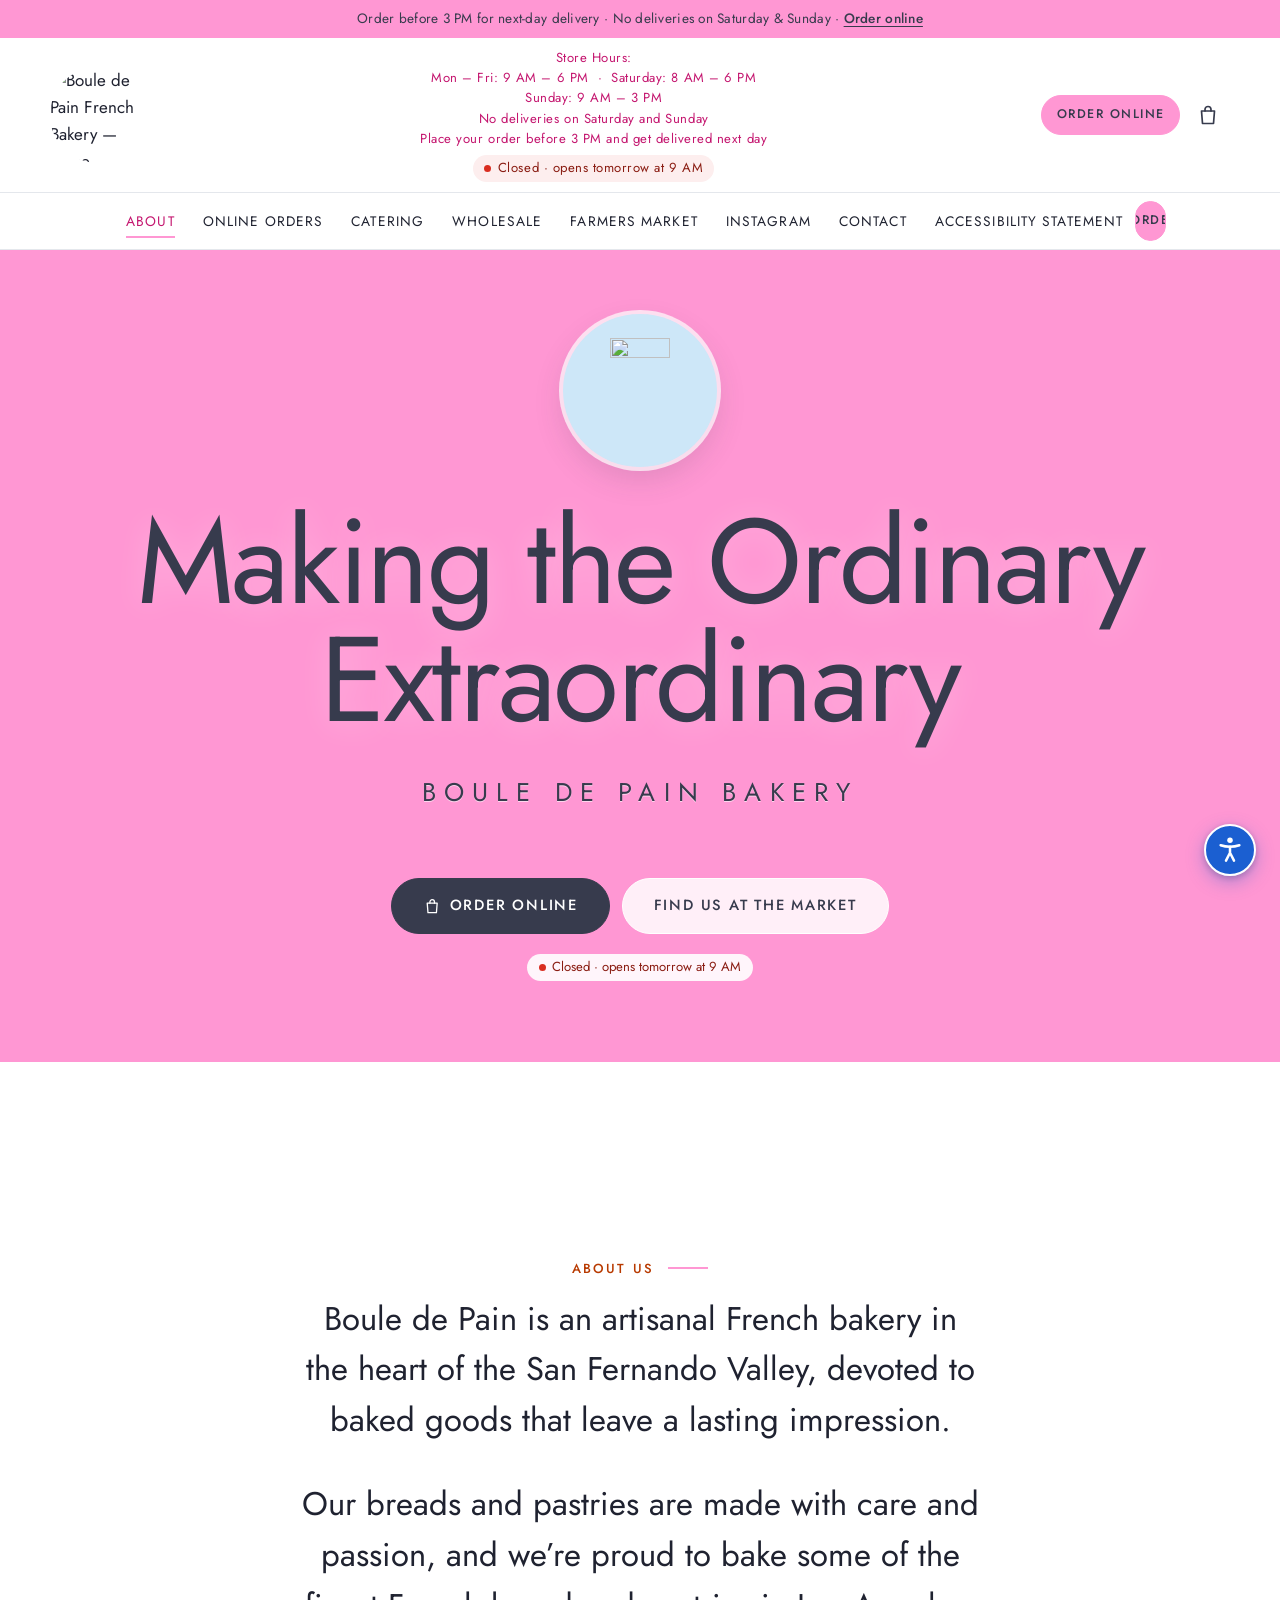
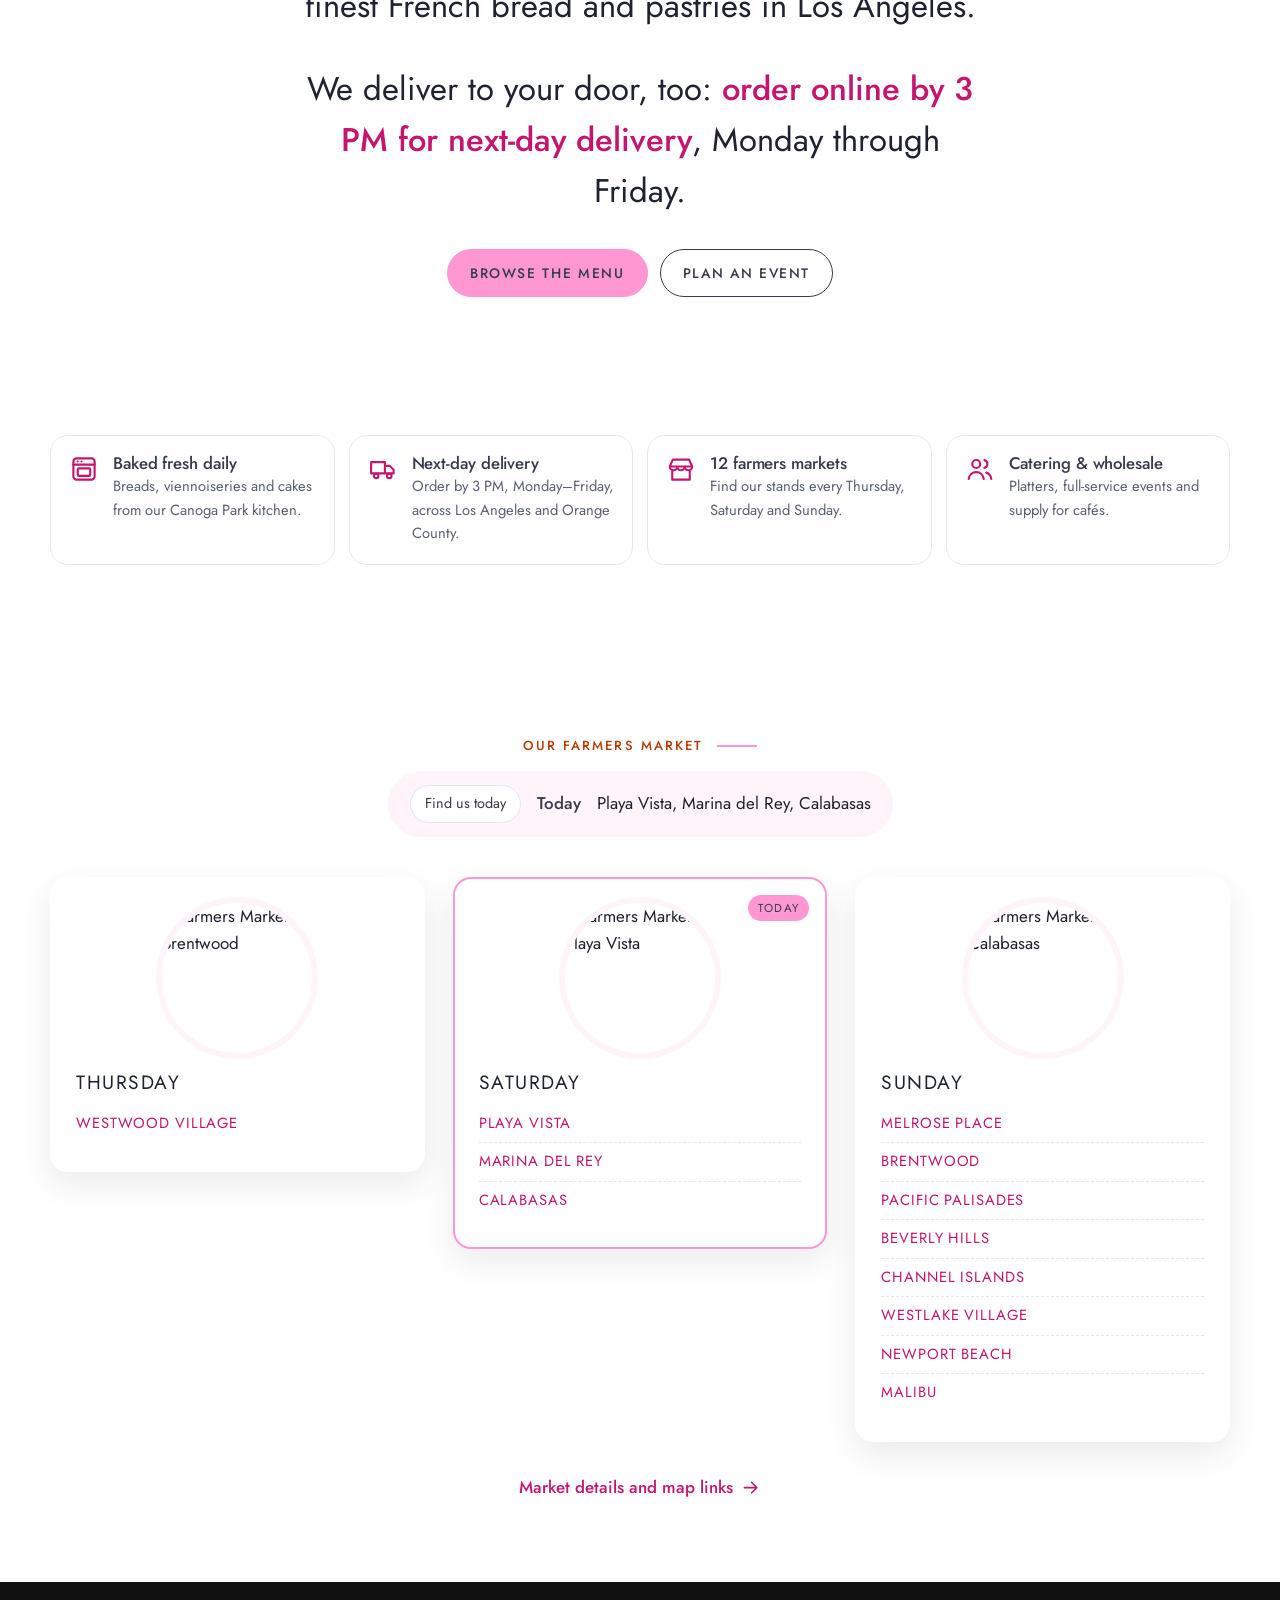
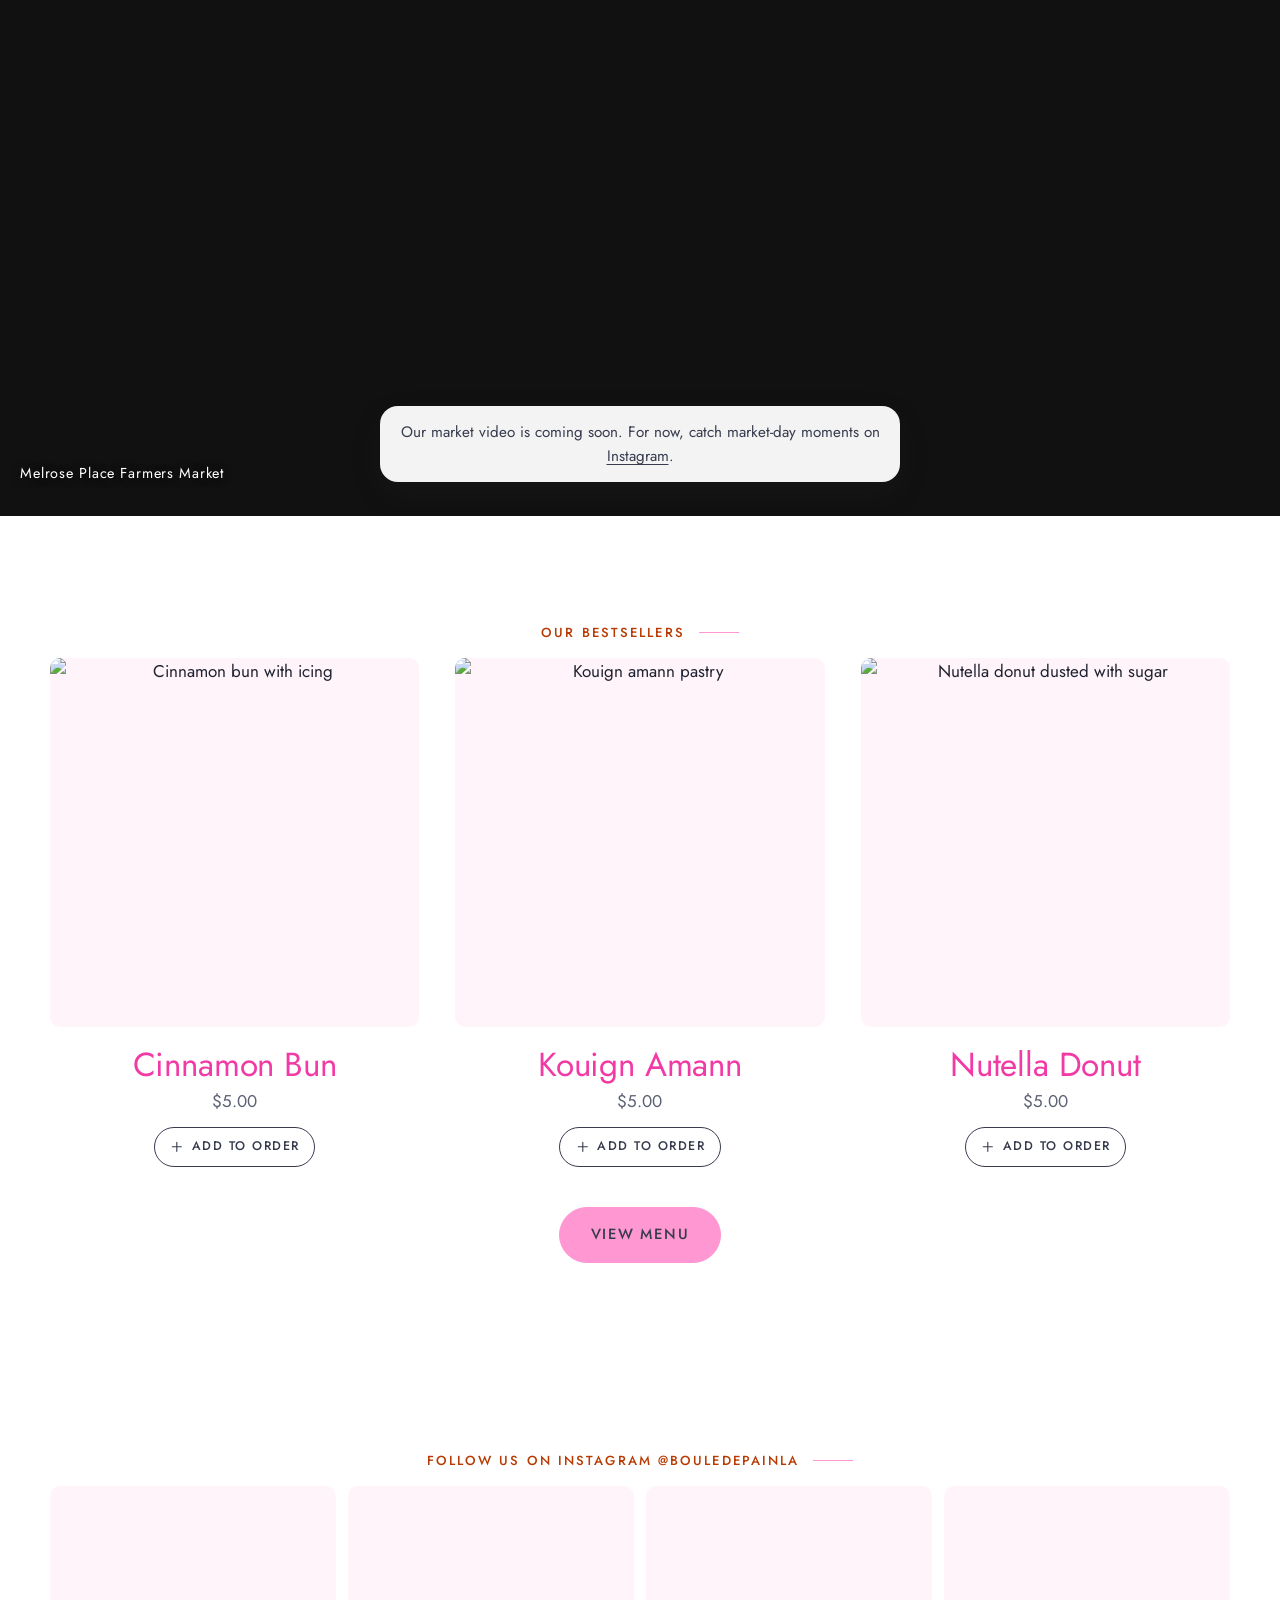
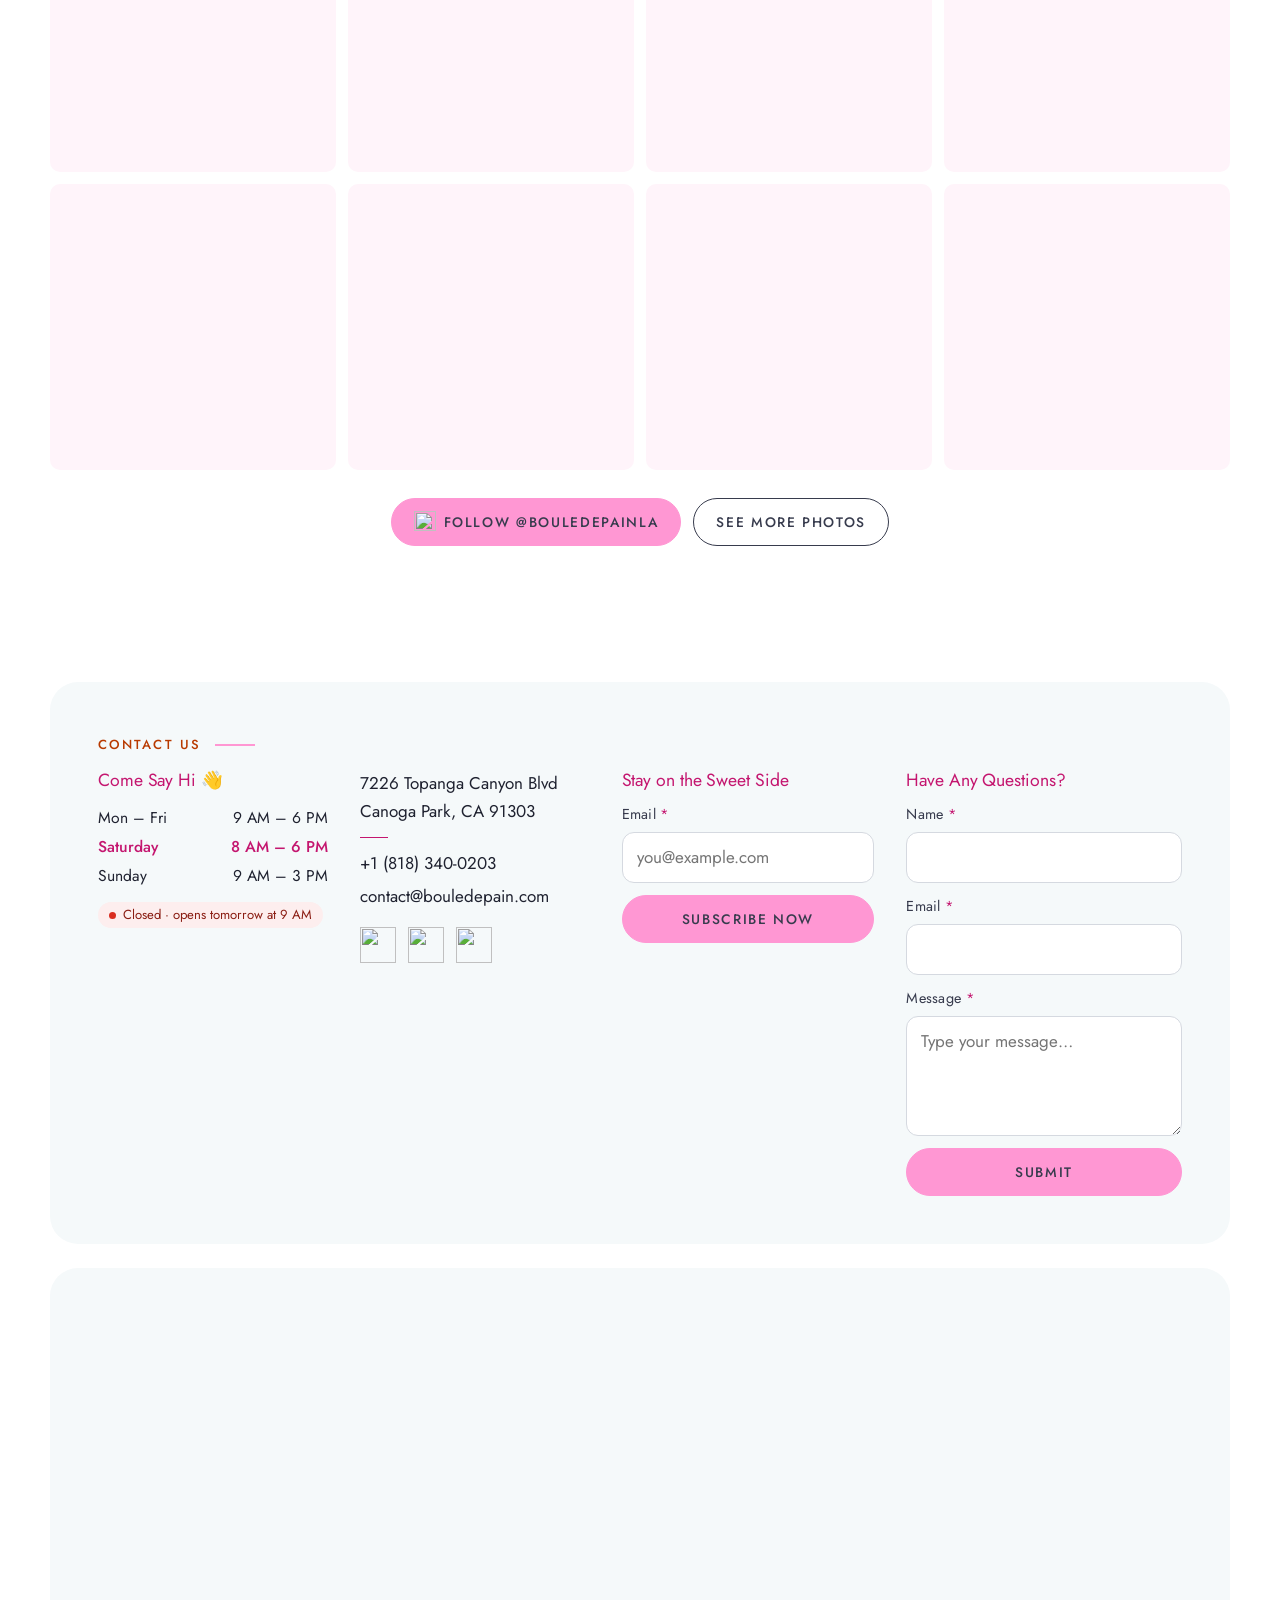
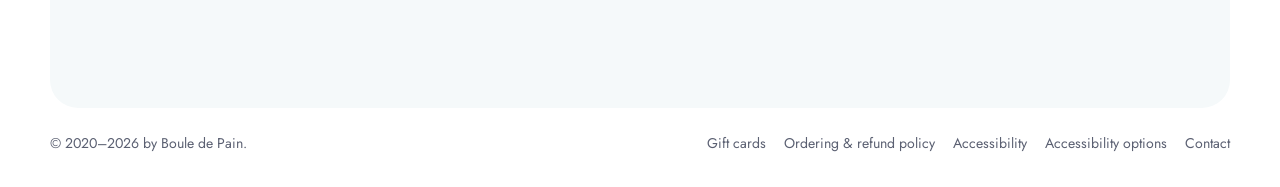
==== commit e98d0ef8: "Add admin panel connection, accessibility options and live menu updates - admin.html: test mode on y" ====
--- a/index.html
+++ b/index.html
@@ -3,6 +3,7 @@
 <head>
 <meta charset="utf-8">
 <meta name="viewport" content="width=device-width, initial-scale=1, viewport-fit=cover">
+<script>/* accessibility options saved on this device, applied before the page draws */(function(){try{var s=JSON.parse(localStorage.getItem('bdp-a11y-v1')||'null');if(!s||typeof s!=='object')return;var c=document.documentElement.classList;Object.keys(s).forEach(function(k){var v=s[k];if(!/^[a-z]{2,10}$/.test(k))return;if(v===true)c.add('a11y-'+k);else if(typeof v==='string'&&/^[a-z]{1,8}$/.test(v))c.add('a11y-'+k+'-'+v);else if(typeof v==='number'&&v>0&&v<5)c.add('a11y-'+k+'-'+Math.floor(v));});}catch(e){}})();</script>
 <title>Boule de Pain | Artisanal French Bakery in Canoga Park</title>
 <meta name="description" content="Boule de Pain is an artisanal French bakery in Canoga Park baking croissants, breads, pastries and cakes daily. Order online for pickup or next-day delivery in Los Angeles and Orange County, book catering, or find us at LA farmers markets.">
 <link rel="canonical" href="https://www.bouledepain.com/">
@@ -27,14 +28,15 @@
 <link rel="preconnect" href="https://fonts.googleapis.com">
 <link rel="preconnect" href="https://fonts.gstatic.com" crossorigin>
 <link rel="stylesheet" href="https://fonts.googleapis.com/css2?family=Jost:wght@300;400;500&amp;display=swap">
-<link rel="stylesheet" href="assets/css/styles.css?v=20260915b">
+<link rel="stylesheet" href="assets/css/styles.css?v=20260916a">
 <link rel="preload" as="image" href="https://static.wixstatic.com/media/a0c754094bc04d1b8c9b867706eddafd.jpg/v1/fill/w_960,h_1477,al_c,q_85,usm_0.66_1.00_0.01,enc_auto/a0c754094bc04d1b8c9b867706eddafd.jpg" media="(min-width: 720px)" fetchpriority="high">
 <script type="application/ld+json">{"@context":"https://schema.org","@type":"Bakery","@id":"https://www.bouledepain.com/#bakery","name":"Boule de Pain","url":"https://www.bouledepain.com/","description":"Boule de Pain is an artisanal French bakery in Canoga Park baking croissants, breads, pastries and cakes daily. Order online for pickup or next-day delivery in Los Angeles and Orange County, book catering, or find us at LA farmers markets.","logo":"https://static.wixstatic.com/media/37ffc0_f74025ac4b024bfe8b029d1934f61fe7~mv2.png","image":["https://static.wixstatic.com/media/37ffc0_fc9ee54031fd4ed2a848e542bf273808~mv2.png","https://static.wixstatic.com/media/a0c754094bc04d1b8c9b867706eddafd.jpg/v1/fill/w_1600,h_1200,al_c,q_85,usm_0.66_1.00_0.01,enc_auto/a0c754094bc04d1b8c9b867706eddafd.jpg"],"telephone":"+1-818-340-0203","email":"contact@bouledepain.com","address":{"@type":"PostalAddress","streetAddress":"7226 Topanga Canyon Blvd","addressLocality":"Canoga Park","addressRegion":"CA","postalCode":"91303","addressCountry":"US"},"openingHoursSpecification":[{"@type":"OpeningHoursSpecification","dayOfWeek":["Sunday"],"opens":"09:00","closes":"15:00"},{"@type":"OpeningHoursSpecification","dayOfWeek":["Monday","Tuesday","Wednesday","Thursday","Friday"],"opens":"09:00","closes":"18:00"},{"@type":"OpeningHoursSpecification","dayOfWeek":["Saturday"],"opens":"08:00","closes":"18:00"}],"servesCuisine":["French","Bakery","Pastries"],"hasMenu":"https://www.bouledepain.com/order","areaServed":["Los Angeles County","Orange County"],"sameAs":["https://www.facebook.com/pastriesbyediebdp","https://www.instagram.com/bouledepainla","https://www.yelp.com/biz/boule-de-pain-by-edies-pastries-canoga-park?osq=pastries+by+edie"]}</script>
 </head>
 <body class=" has-action-bar">
 <a class="skip-link" href="#main">Skip to content</a>
+<a class="skip-link skip-link--a11y" href="accessibility.html#options" data-a11y-open>Accessibility options</a>
 <svg xmlns="http://www.w3.org/2000/svg" width="0" height="0" style="position:absolute" aria-hidden="true" focusable="false"><defs><symbol id="i-bag" viewBox="0 0 24 24"><path d="M5.5 8h13l-1 12.5h-11z"/><path d="M9 8V6.5a3 3 0 0 1 6 0V8"/></symbol><symbol id="i-menu" viewBox="0 0 24 24"><path d="M4 7h16M4 12h16M4 17h16"/></symbol><symbol id="i-close" viewBox="0 0 24 24"><path d="M6 6l12 12M18 6L6 18"/></symbol><symbol id="i-phone" viewBox="0 0 24 24"><path d="M6.6 3.5h2.8l1.5 4.2-2 1.3a11.5 11.5 0 0 0 6.1 6.1l1.3-2 4.2 1.5v2.8a1.8 1.8 0 0 1-1.9 1.8A16.6 16.6 0 0 1 4.8 5.4a1.8 1.8 0 0 1 1.8-1.9z"/></symbol><symbol id="i-pin" viewBox="0 0 24 24"><path d="M12 21s-6.5-5.8-6.5-11a6.5 6.5 0 0 1 13 0c0 5.2-6.5 11-6.5 11z"/><circle cx="12" cy="10" r="2.4"/></symbol><symbol id="i-mail" viewBox="0 0 24 24"><rect x="3" y="5" width="18" height="14" rx="2"/><path d="M3.5 7l8.5 6 8.5-6"/></symbol><symbol id="i-clock" viewBox="0 0 24 24"><circle cx="12" cy="12" r="8.5"/><path d="M12 7.5V12l3 2"/></symbol><symbol id="i-search" viewBox="0 0 24 24"><circle cx="11" cy="11" r="6.5"/><path d="M20 20l-4.2-4.2"/></symbol><symbol id="i-plus" viewBox="0 0 24 24"><path d="M12 5v14M5 12h14"/></symbol><symbol id="i-minus" viewBox="0 0 24 24"><path d="M5 12h14"/></symbol><symbol id="i-trash" viewBox="0 0 24 24"><path d="M4.5 7h15M10 11v6M14 11v6M6.5 7l.8 12.5h9.4L17.5 7M9.5 7V4.5h5V7"/></symbol><symbol id="i-arrow-right" viewBox="0 0 24 24"><path d="M5 12h14M13 6l6 6-6 6"/></symbol><symbol id="i-arrow-left" viewBox="0 0 24 24"><path d="M19 12H5M11 6l-6 6 6 6"/></symbol><symbol id="i-arrow-up" viewBox="0 0 24 24"><path d="M12 19V5M6 11l6-6 6 6"/></symbol><symbol id="i-play" viewBox="0 0 24 24"><path d="M8 5.5v13l10.5-6.5z"/></symbol><symbol id="i-truck" viewBox="0 0 24 24"><path d="M2.5 6.5h11v9h-11zM13.5 9.5h4l3 3.2v2.8h-7"/><circle cx="6.5" cy="17.5" r="1.8"/><circle cx="17" cy="17.5" r="1.8"/></symbol><symbol id="i-store" viewBox="0 0 24 24"><path d="M4.5 10.5V20h15v-9.5M3 10.5l1.8-5.5h14.4l1.8 5.5zM9.5 20v-5.5h5V20"/></symbol><symbol id="i-calendar" viewBox="0 0 24 24"><rect x="3.5" y="5" width="17" height="15.5" rx="2"/><path d="M3.5 10h17M8 3v4M16 3v4"/></symbol><symbol id="i-copy" viewBox="0 0 24 24"><rect x="9" y="9" width="11" height="11" rx="2"/><path d="M5 15V6a2 2 0 0 1 2-2h8"/></symbol><symbol id="i-check" viewBox="0 0 24 24"><path d="M5 12.5l4.5 4.5L19 7.5"/></symbol><symbol id="i-external" viewBox="0 0 24 24"><path d="M14 4h6v6M20 4l-8.5 8.5M18 14v5a1 1 0 0 1-1 1H5a1 1 0 0 1-1-1V7a1 1 0 0 1 1-1h5"/></symbol><symbol id="i-gift" viewBox="0 0 24 24"><rect x="3.5" y="8" width="17" height="4" rx="1"/><path d="M5 12v8.5h14V12M12 8v12.5M12 8S10.5 3.5 8 4.5 9 8 12 8zm0 0s1.5-4.5 4-3.5S15 8 12 8z"/></symbol><symbol id="i-info" viewBox="0 0 24 24"><circle cx="12" cy="12" r="8.5"/><path d="M12 11v5.5M12 7.8v.4"/></symbol><symbol id="i-oven" viewBox="0 0 24 24"><rect x="3.5" y="3.5" width="17" height="17" rx="2.5"/><path d="M3.5 8.5h17M7 6h.01M10 6h.01"/><rect x="7" y="11.5" width="10" height="6" rx="1"/></symbol><symbol id="i-market" viewBox="0 0 24 24"><path d="M3 10l2.5-5.5h13L21 10M3 10h18M3 10a3 3 0 0 0 6 0 3 3 0 0 0 6 0 3 3 0 0 0 6 0M5 13v7.5h14V13"/></symbol><symbol id="i-users" viewBox="0 0 24 24"><circle cx="9" cy="8" r="3.2"/><path d="M3 20c.4-3.4 2.9-5.5 6-5.5s5.6 2.1 6 5.5"/><path d="M15.5 4.9a3.2 3.2 0 0 1 0 6.2M21 20c-.3-2.6-1.8-4.4-4-5.1"/></symbol></defs></svg>
-<aside class="announce" aria-label="Announcement"><p style="margin:0">Order before 3 PM for next-day delivery · No deliveries on Saturday &amp; Sunday · <a href="order.html">Order online</a></p></aside>
+<aside class="announce" aria-label="Announcement" data-announce><p style="margin:0"><span data-announce-text>Order before 3 PM for next-day delivery · No deliveries on Saturday &amp; Sunday</span> · <a href="order.html">Order online</a></p></aside>
 <header class="site-header">
   <div class="container header-main">
     <a class="brand" href="index.html">
@@ -43,9 +45,9 @@
     </a>
     <div class="header-hours">
       <p>Store Hours:</p>
-      <p>Mon – Fri: 9 AM – 6 PM &nbsp;·&nbsp; Saturday: 8 AM – 6 PM<br>Sunday: 9 AM – 3 PM</p>
-      <p>No deliveries on Saturday and Sunday</p>
-      <p>Place your order before 3 PM and get delivered next day</p>
+      <p data-hours-text>Mon – Fri: 9 AM – 6 PM &nbsp;·&nbsp; Saturday: 8 AM – 6 PM<br>Sunday: 9 AM – 3 PM</p>
+      <p data-if-days="off">No deliveries on <span data-days="off" data-style="through" data-join="and">Saturday and Sunday</span></p>
+      <p>Place your order before <span data-cutoff-time>3 PM</span> and get delivered next day</p>
       <span class="status" data-status hidden></span>
     </div>
     <div class="header-actions">
@@ -117,7 +119,7 @@
       <div class="about-card__text">
         <p>Boule de Pain is an artisanal French bakery in the heart of the San Fernando Valley, devoted to baked goods that leave a lasting impression.</p>
         <p>Our breads and pastries are made with care and passion, and we’re proud to bake some of the finest French bread and pastries in Los Angeles.</p>
-        <p>We deliver to your door, too: <strong>order online by 3 PM for next-day delivery</strong>, Monday through Friday.</p>
+        <p>We deliver to your door, too: <strong>order online by <span data-cutoff-time>3 PM</span> for next-day delivery</strong>, <span data-days="on" data-style="through" data-join="and">Monday through Friday</span>.</p>
       </div>
       <div class="btn-row" style="justify-content:center;margin-top:28px">
         <a class="btn btn--pink" href="order.html">Browse the menu</a>
@@ -126,8 +128,8 @@
     </div>
     <ul class="facts" role="list">
       <li class="fact reveal"><svg class="icon " aria-hidden="true" focusable="false"><use href="#i-oven"></use></svg><div><h3>Baked fresh daily</h3><p>Breads, viennoiseries and cakes from our Canoga Park kitchen.</p></div></li>
-      <li class="fact reveal"><svg class="icon " aria-hidden="true" focusable="false"><use href="#i-truck"></use></svg><div><h3>Next-day delivery</h3><p>Order by 3 PM, Monday–Friday, across Los Angeles and Orange County.</p></div></li>
-      <li class="fact reveal"><svg class="icon " aria-hidden="true" focusable="false"><use href="#i-market"></use></svg><div><h3>12 farmers markets</h3><p>Find our stands every Thursday, Saturday and Sunday.</p></div></li>
+      <li class="fact reveal"><svg class="icon " aria-hidden="true" focusable="false"><use href="#i-truck"></use></svg><div><h3>Next-day delivery</h3><p>Order by <span data-cutoff-time>3 PM</span>, <span data-days="on" data-style="dash" data-join="and">Monday–Friday</span>, across Los Angeles and Orange County.</p></div></li>
+      <li class="fact reveal"><svg class="icon " aria-hidden="true" focusable="false"><use href="#i-market"></use></svg><div><h3><span data-market-count>12</span> farmers markets</h3><p>Find our stands every <span data-market-days>Thursday, Saturday and Sunday</span>.</p></div></li>
       <li class="fact reveal"><svg class="icon " aria-hidden="true" focusable="false"><use href="#i-users"></use></svg><div><h3>Catering &amp; wholesale</h3><p>Platters, full-service events and supply for cafés.</p></div></li>
     </ul>
   </div>
@@ -190,20 +192,20 @@
 <section class="section" id="bestsellers" aria-labelledby="best-title">
   <div class="container">
     <div class="center"><h2 class="eyebrow" id="best-title">Our bestsellers</h2></div>
-    <div class="best-grid">
-      <article class="best-card reveal">
+    <div class="best-grid" data-bestsellers>
+      <article class="best-card reveal" data-best-id="viennoiseries.cinnamon-bun">
         <div class="best-card__img"><img src="https://static.wixstatic.com/media/37ffc0_3a48bee74e3f434c851e21ba757fdcc7~mv2.png/v1/fill/w_800,h_800,al_c,q_85,usm_0.66_1.00_0.01,enc_auto/37ffc0_3a48bee74e3f434c851e21ba757fdcc7_mv2.png" srcset="https://static.wixstatic.com/media/37ffc0_3a48bee74e3f434c851e21ba757fdcc7~mv2.png/v1/fill/w_400,h_400,al_c,q_85,usm_0.66_1.00_0.01,enc_auto/37ffc0_3a48bee74e3f434c851e21ba757fdcc7_mv2.png 400w, https://static.wixstatic.com/media/37ffc0_3a48bee74e3f434c851e21ba757fdcc7~mv2.png/v1/fill/w_800,h_800,al_c,q_85,usm_0.66_1.00_0.01,enc_auto/37ffc0_3a48bee74e3f434c851e21ba757fdcc7_mv2.png 800w" sizes="(min-width: 1180px) 370px, (min-width: 720px) 30vw, 100vw" width="800" height="800" alt="Cinnamon bun with icing" loading="lazy" decoding="async"></div>
         <h3>Cinnamon Bun</h3>
         <p class="best-card__price">$5.00</p>
         <button class="btn btn--outline btn--sm" type="button" data-add-to-cart="viennoiseries.cinnamon-bun" data-name="Cinnamon Bun"><svg class="icon " aria-hidden="true" focusable="false"><use href="#i-plus"></use></svg>Add to order</button>
       </article>
-      <article class="best-card reveal">
+      <article class="best-card reveal" data-best-id="viennoiseries.kouign-amann">
         <div class="best-card__img"><img src="https://static.wixstatic.com/media/37ffc0_6bf428a15cff40bfbab36fe86c032fb3~mv2.png/v1/fill/w_800,h_800,al_c,q_85,usm_0.66_1.00_0.01,enc_auto/37ffc0_6bf428a15cff40bfbab36fe86c032fb3_mv2.png" srcset="https://static.wixstatic.com/media/37ffc0_6bf428a15cff40bfbab36fe86c032fb3~mv2.png/v1/fill/w_400,h_400,al_c,q_85,usm_0.66_1.00_0.01,enc_auto/37ffc0_6bf428a15cff40bfbab36fe86c032fb3_mv2.png 400w, https://static.wixstatic.com/media/37ffc0_6bf428a15cff40bfbab36fe86c032fb3~mv2.png/v1/fill/w_800,h_800,al_c,q_85,usm_0.66_1.00_0.01,enc_auto/37ffc0_6bf428a15cff40bfbab36fe86c032fb3_mv2.png 800w" sizes="(min-width: 1180px) 370px, (min-width: 720px) 30vw, 100vw" width="800" height="800" alt="Kouign amann pastry" loading="lazy" decoding="async"></div>
         <h3>Kouign Amann</h3>
         <p class="best-card__price">$5.00</p>
         <button class="btn btn--outline btn--sm" type="button" data-add-to-cart="viennoiseries.kouign-amann" data-name="Kouign Amann"><svg class="icon " aria-hidden="true" focusable="false"><use href="#i-plus"></use></svg>Add to order</button>
       </article>
-      <article class="best-card reveal">
+      <article class="best-card reveal" data-best-id="viennoiseries.nutella-donut">
         <div class="best-card__img"><img src="https://static.wixstatic.com/media/37ffc0_1bd8e49730014273bb4f3b23886b80a2~mv2.png/v1/fill/w_800,h_800,al_c,q_85,usm_0.66_1.00_0.01,enc_auto/37ffc0_1bd8e49730014273bb4f3b23886b80a2_mv2.png" srcset="https://static.wixstatic.com/media/37ffc0_1bd8e49730014273bb4f3b23886b80a2~mv2.png/v1/fill/w_400,h_400,al_c,q_85,usm_0.66_1.00_0.01,enc_auto/37ffc0_1bd8e49730014273bb4f3b23886b80a2_mv2.png 400w, https://static.wixstatic.com/media/37ffc0_1bd8e49730014273bb4f3b23886b80a2~mv2.png/v1/fill/w_800,h_800,al_c,q_85,usm_0.66_1.00_0.01,enc_auto/37ffc0_1bd8e49730014273bb4f3b23886b80a2_mv2.png 800w" sizes="(min-width: 1180px) 370px, (min-width: 720px) 30vw, 100vw" width="800" height="800" alt="Nutella donut dusted with sugar" loading="lazy" decoding="async"></div>
         <h3>Nutella Donut</h3>
         <p class="best-card__price">$5.00</p>
@@ -324,6 +326,7 @@
         <li><a href="gift-card.html">Gift cards</a></li>
         <li><a href="policies.html">Ordering &amp; refund policy</a></li>
         <li><a href="accessibility.html">Accessibility</a></li>
+        <li><a href="accessibility.html#options" data-a11y-open>Accessibility options</a></li>
         <li><a href="contact.html">Contact</a></li>
       </ul>
     </div>
@@ -338,8 +341,10 @@
 <button class="to-top" type="button" aria-label="Back to top"><svg class="icon " aria-hidden="true" focusable="false"><use href="#i-arrow-up"></use></svg></button>
 <div class="toast-region" role="status" aria-live="polite"></div>
 
-<script src="assets/js/site-config.js?v=20260915b" defer></script>
-<script src="assets/js/main.js?v=20260915b" defer></script>
-<script src="assets/js/chatbot.js?v=20260915b" defer></script>
+<script src="assets/js/site-config.js?v=20260916a" defer></script>
+<script src="assets/js/live-data.js?v=20260916a" defer></script>
+<script src="assets/js/main.js?v=20260916a" defer></script>
+<script src="assets/js/a11y.js?v=20260916a" defer></script>
+<script src="assets/js/chatbot.js?v=20260916a" defer></script>
 </body>
 </html>
--- a/assets/css/styles.css
+++ b/assets/css/styles.css
@@ -721,7 +721,8 @@
 .order-hero h1 { font-size: clamp(2.6rem, 6.5vw, 4.4rem); margin-bottom: .15em; }
 .order-meta { display: flex; flex-wrap: wrap; gap: 12px 20px; align-items: center; margin-top: 18px; }
 .fulfillment-info { display: flex; flex-wrap: wrap; gap: 8px 24px; margin-top: 18px; color: var(--ink); font-size: .98rem; }
-.fulfillment-info span { display: inline-flex; align-items: center; gap: 8px; }
+.fulfillment-info > span { display: inline-flex; align-items: center; gap: 8px; }
+.fulfillment-info > span > span { min-width: 0; }
 .fulfillment-info .icon { color: var(--pink-ink); }
 
 .menu-toolbar {
@@ -984,5 +985,207 @@
   .modal__add { font-size: .78rem; padding-inline: 14px; }
 }
 
-/* Keep order toasts clear of the chat button and the floating order bar on phones */
-@media (max-width: 899px) { .page-order .toast-region { bottom: 150px; } }
+/* Keep toasts clear of the chat button and the floating bars on phones */
+@media (max-width: 899px) { .toast-region { bottom: 150px; } }
+
+/* ---------- Sold out (set in the admin panel) ---------- */
+.badge--sold { background: #FFF1DC; color: #7A3E00; }
+.dish.is-soldout .dish__img { filter: grayscale(.85); opacity: .75; }
+.dish.is-soldout .dish__name, .dish.is-soldout .dish__price { color: var(--muted); }
+.add-btn--sold, .dish:hover .add-btn--sold { border-color: var(--line); background: var(--mist); color: var(--muted); }
+.best-card__sold { margin: 0; font-size: .82rem; letter-spacing: .1em; text-transform: uppercase; color: #7A3E00; }
+.modal__sold { margin: 0 24px 12px; }
+.segmented label.is-disabled span { opacity: .45; cursor: not-allowed; }
+
+/* ==========================================================================
+   Accessibility options (assets/js/a11y.js)
+   ========================================================================== */
+.a11y-sr { position: absolute !important; width: 1px; height: 1px; padding: 0; margin: -1px; overflow: hidden; clip: rect(0 0 0 0); white-space: nowrap; border: 0; }
+.a11y-fab {
+  position: fixed; right: 24px; bottom: 24px; z-index: 60; width: 52px; height: 52px; padding: 0; border-radius: 50%;
+  border: 2px solid #fff; background: #1B5FD1; color: #fff; display: grid; place-items: center; cursor: pointer;
+  box-shadow: 0 6px 18px rgba(27, 95, 209, .35), 0 2px 6px rgba(0, 0, 0, .2);
+}
+.a11y-fab:hover { background: #154BA8; }
+.a11y-fab:focus-visible { outline: 3px solid #0B2E6B; outline-offset: 3px; }
+.a11y-fab__icon { width: 30px; height: 30px; fill: none; stroke: currentColor; stroke-width: 2; stroke-linecap: round; stroke-linejoin: round; }
+.a11y-fab__icon circle { fill: currentColor; stroke: none; }
+.a11y-fab.is-active::after { content: ""; position: absolute; top: -1px; right: -1px; width: 14px; height: 14px; border-radius: 50%; background: var(--pink); border: 2px solid #fff; }
+@media (max-width: 899px) { .a11y-fab { bottom: 15px; right: 20px; } }
+@media (max-width: 520px) { .a11y-fab { width: 48px; height: 48px; right: 18px; bottom: 17px; } }
+@media (forced-colors: active) { .a11y-fab { border: 2px solid ButtonText; } }
+
+/* Room for the button next to the floating bars, and the back-to-top button moves left */
+body.has-a11y .action-bar, body.has-a11y .cart-bar { right: 88px; }
+@media (max-width: 520px) { body.has-a11y .action-bar, body.has-a11y .cart-bar { right: 78px; } }
+@media (min-width: 720px) and (max-width: 899px) { body.has-a11y .cart-bar { bottom: 13px; } }
+body.has-a11y .to-top { right: auto; left: 24px; }
+@media (max-width: 400px) {
+  body.has-a11y .action-bar a { flex-direction: column; gap: 0; font-size: .66rem; letter-spacing: .04em; min-height: 46px; }
+  body.has-a11y .action-bar a .icon { width: 18px; height: 18px; }
+  body.has-a11y .cart-bar { padding-left: 14px; font-size: .92rem; }
+  body.has-a11y .cart-bar__go { padding: 10px 12px; }
+}
+
+.a11y-panel {
+  position: fixed; right: 24px; bottom: 88px; z-index: 2147482000; width: min(420px, calc(100vw - 32px)); max-height: calc(100vh - 110px);
+  display: flex; flex-direction: column; background: #fff; color: #1F2230; border: 1px solid #D5DAE3; border-radius: 18px;
+  box-shadow: 0 24px 70px rgba(0, 0, 0, .32); font-family: var(--font); font-size: 1rem; line-height: 1.45; text-align: left;
+}
+.a11y-panel[hidden] { display: none; }
+.a11y-panel__head { display: flex; align-items: center; justify-content: space-between; gap: 12px; padding: 10px 10px 10px 18px; background: #1B5FD1; color: #fff; border-radius: 17px 17px 0 0; }
+.a11y-panel__head h2 { display: flex; align-items: center; gap: 10px; margin: 0; font-size: 1.15rem; font-weight: 500; color: #fff; letter-spacing: .02em; line-height: 1.2; }
+.a11y-panel__head h2:focus { outline: none; }
+.a11y-panel__head h2:focus-visible { outline: 2px solid #fff; outline-offset: 4px; }
+.a11y-icon-btn { width: 44px; height: 44px; border-radius: 10px; border: 0; background: transparent; color: #fff; display: grid; place-items: center; cursor: pointer; }
+.a11y-icon-btn:hover { background: rgba(255, 255, 255, .16); }
+.a11y-panel .a11y-icon-btn:focus-visible { outline: 3px solid #fff; outline-offset: -4px; }
+.a11y-i { width: 22px; height: 22px; flex: none; fill: none; stroke: currentColor; stroke-width: 1.8; stroke-linecap: round; stroke-linejoin: round; }
+.a11y-panel__head .a11y-i circle { fill: currentColor; stroke: none; }
+.a11y-panel__body { overflow-y: auto; padding: 14px 16px 4px; overscroll-behavior: contain; }
+.a11y-intro, .a11y-note { margin: 0 0 12px; font-size: .9rem; color: #474C5E; }
+.a11y-section { margin: 0 0 14px; }
+.a11y-section h3 { margin: 0 0 8px; font-size: .76rem; font-weight: 500; letter-spacing: .12em; text-transform: uppercase; color: #3A3F52; }
+.a11y-grid { display: grid; grid-template-columns: 1fr 1fr; gap: 8px; margin: 0 0 8px; }
+.a11y-grid--3 { grid-template-columns: repeat(3, minmax(0, 1fr)); }
+.a11y-tile {
+  position: relative; display: flex; align-items: center; gap: 10px; min-height: 58px; padding: 9px 10px; margin: 0;
+  border: 1.5px solid #C9D0DB; border-radius: 12px; background: #fff; color: #1F2230; font: inherit; font-size: .9rem;
+  text-align: left; text-transform: none; letter-spacing: normal; cursor: pointer;
+}
+.a11y-tile:hover { border-color: #1B5FD1; background: #F3F7FE; }
+.a11y-tile .a11y-i { color: #1B5FD1; }
+.a11y-tile__text { display: grid; line-height: 1.25; min-width: 0; }
+.a11y-tile__text small { color: #555A6B; font-size: .76rem; margin-top: 2px; }
+.a11y-tile[aria-pressed="true"], .a11y-tile--radio:has(input:checked) { border-color: #1B5FD1; background: #EAF1FD; box-shadow: inset 0 0 0 1px #1B5FD1; }
+.a11y-tile__state { margin-left: auto; width: 20px; height: 20px; border-radius: 50%; border: 2px solid #8C95A6; flex: none; }
+.a11y-tile[aria-pressed="true"] .a11y-tile__state {
+  border-color: #1B5FD1;
+  background: #1B5FD1 url("data:image/svg+xml,%3Csvg xmlns='http://www.w3.org/2000/svg' viewBox='0 0 24 24' fill='none' stroke='%23fff' stroke-width='3.2' stroke-linecap='round' stroke-linejoin='round'%3E%3Cpath d='M5 12.5l4.5 4.5L19 7.5'/%3E%3C/svg%3E") center / 13px no-repeat;
+}
+.a11y-tile--radio input { position: absolute; opacity: 0; width: 1px; height: 1px; margin: 0; }
+.a11y-tile--radio:focus-within { outline: 3px solid #1B5FD1; outline-offset: 2px; }
+.a11y-grid--3 .a11y-tile { flex-direction: column; justify-content: center; gap: 4px; text-align: center; font-size: .8rem; padding: 8px 6px; }
+.a11y-size { display: flex; align-items: center; gap: 8px; margin: 0 0 8px; padding: 7px 8px 7px 12px; border: 1.5px solid #C9D0DB; border-radius: 12px; }
+.a11y-size__label { margin-right: auto; font-weight: 500; }
+.a11y-step { min-width: 50px; height: 44px; padding: 0 8px; border-radius: 10px; border: 1.5px solid #1B5FD1; background: #fff; color: #1B5FD1; font: inherit; font-weight: 600; cursor: pointer; }
+.a11y-step--big { font-size: 1.2rem; }
+.a11y-step:hover:not(:disabled) { background: #EAF1FD; }
+.a11y-step:disabled { opacity: .4; cursor: default; }
+.a11y-size__value { min-width: 54px; text-align: center; font-weight: 600; font-variant-numeric: tabular-nums; }
+.a11y-wide { width: 100%; display: flex; align-items: center; justify-content: center; gap: 8px; min-height: 48px; margin: 4px 0 0; border: 0; border-radius: 12px; background: #1B5FD1; color: #fff; font: inherit; font-weight: 500; cursor: pointer; }
+.a11y-wide:hover { background: #154BA8; }
+.a11y-wide .a11y-i { color: #fff; fill: currentColor; }
+.a11y-panel__foot { display: flex; flex-wrap: wrap; align-items: center; gap: 8px 16px; padding: 10px 16px 12px; border-top: 1px solid #E4E7EC; font-size: .88rem; }
+.a11y-panel__foot a { color: #1B4FB0; }
+.a11y-reset { display: inline-flex; align-items: center; gap: 6px; min-height: 40px; margin-right: auto; padding: 6px 14px; border-radius: 999px; border: 1.5px solid #B42318; background: #fff; color: #B42318; font: inherit; font-weight: 500; cursor: pointer; }
+.a11y-reset:hover { background: #FDECEA; }
+.a11y-reset .a11y-i { width: 18px; height: 18px; }
+.a11y-panel button:focus-visible, .a11y-panel a:focus-visible { outline: 3px solid #1B5FD1; outline-offset: 2px; }
+@media (max-width: 520px) {
+  .a11y-panel { left: 0; right: 0; bottom: 0; width: 100%; max-height: 88vh; border-radius: 18px 18px 0 0; border-bottom: 0; }
+  .a11y-panel__foot { padding-bottom: max(12px, env(safe-area-inset-bottom)); }
+}
+html.a11y-open #bdp-chatbot { display: none !important; }
+
+.a11y-player {
+  position: fixed; left: 16px; bottom: 16px; z-index: 2147482000; display: flex; align-items: center; gap: 8px;
+  padding: 6px 6px 6px 16px; border-radius: 999px; background: #0B2E6B; color: #fff; box-shadow: 0 10px 30px rgba(0, 0, 0, .3); font-family: var(--font);
+}
+.a11y-player[hidden] { display: none; }
+.a11y-player button { min-height: 40px; padding: 4px 14px; border: 0; border-radius: 999px; background: #fff; color: #0B2E6B; font: inherit; font-weight: 500; cursor: pointer; }
+.a11y-player button:focus-visible { outline: 3px solid #FFD84D; outline-offset: 2px; }
+@media (max-width: 899px) { .a11y-player { bottom: 84px; } }
+.a11y-reading { outline: 3px solid #1B5FD1 !important; outline-offset: 3px; background-color: rgba(27, 95, 209, .08) !important; }
+
+.a11y-guide, .a11y-mask { position: fixed; left: 0; right: 0; pointer-events: none; z-index: 2147481000; }
+.a11y-guide { top: 30%; height: 14px; margin-top: -7px; background: rgba(255, 214, 0, .35); border-top: 2px solid #111; border-bottom: 2px solid #111; }
+.a11y-mask { background: rgba(10, 12, 20, .62); }
+.a11y-mask--top { top: 0; }
+.a11y-mask--bottom { bottom: 0; }
+html:not(.a11y-guide-line) .a11y-guide, html:not(.a11y-guide-mask) .a11y-mask { display: none; }
+
+/* Text size */
+html.a11y-text-1 { font-size: 115%; }
+html.a11y-text-2 { font-size: 130%; }
+html.a11y-text-3 { font-size: 150%; }
+html.a11y-text-4 { font-size: 175%; }
+html.a11y-text-3 .nav-list, html.a11y-text-4 .nav-list { flex-wrap: wrap; row-gap: 0; }
+
+/* Large text and extra spacing: let things wrap instead of running off the screen */
+html:is(.a11y-text-2, .a11y-text-3, .a11y-text-4, .a11y-spacing) { overflow-wrap: break-word; }
+html:is(.a11y-text-2, .a11y-text-3, .a11y-text-4, .a11y-spacing) :is(.btn, .status, .badge, .add-btn, .action-bar a, .hours li, .hours span, .fulfillment-info span, .footer-links a, .cart-bar, .cart-bar__go, .skip-link, .opt-tag, .opt__price, .toast a) { white-space: normal !important; }
+html:is(.a11y-text-2, .a11y-text-3, .a11y-text-4, .a11y-spacing) .btn { height: auto; text-align: center; }
+html:is(.a11y-text-2, .a11y-text-3, .a11y-text-4, .a11y-spacing) :is(h1, h2, h3, h4, .dish__name, .dish__desc, .footer-title, address, a[href^="mailto:"], a[href^="tel:"], .footer-contact a, .contact-list a) { overflow-wrap: anywhere; }
+html:is(.a11y-text-2, .a11y-text-3, .a11y-text-4, .a11y-spacing) .contact-list li > * { min-width: 0; }
+html:is(.a11y-text-2, .a11y-text-3, .a11y-text-4, .a11y-spacing) .hours li { flex-wrap: wrap; column-gap: 12px; }
+html:is(.a11y-text-2, .a11y-text-3, .a11y-text-4, .a11y-spacing) :is(.dish__body, .dish, .menu-grid > *, .footer-grid > *, .card, .stack) { min-width: 0; }
+html:is(.a11y-text-3, .a11y-text-4) .footer-grid { grid-template-columns: repeat(auto-fit, minmax(min(100%, 17rem), 1fr)); }
+.skip-link { max-width: calc(100vw - 24px); }
+@media (max-width: 599px) {
+  html:is(.a11y-text-3, .a11y-text-4) .dish { grid-template-columns: 1fr; }
+  html:is(.a11y-text-3, .a11y-text-4) .dish__img { order: -1; width: 100%; height: auto; aspect-ratio: 16 / 9; }
+}
+
+/* Readable font */
+html.a11y-font { --font: "Atkinson Hyperlegible", Verdana, Tahoma, "Segoe UI", sans-serif; }
+html.a11y-font body, html.a11y-font button, html.a11y-font input, html.a11y-font select, html.a11y-font textarea { font-family: var(--font) !important; }
+
+/* Text spacing (WCAG 1.4.12 values) */
+html.a11y-spacing body, html.a11y-spacing body *:not(svg):not(path) { line-height: 1.6 !important; letter-spacing: .12em !important; word-spacing: .16em !important; }
+html.a11y-spacing main p { margin-bottom: 2em !important; }
+
+/* Align text left */
+html.a11y-left body *:not(.a11y-fab):not(.btn):not(.add-btn):not(.icon-btn) { text-align: left !important; }
+html.a11y-left .center, html.a11y-left .btn-row { justify-content: flex-start !important; }
+
+/* Highlight links */
+html.a11y-links a { text-decoration: underline !important; text-decoration-thickness: 2px !important; text-underline-offset: 3px !important; }
+html.a11y-links a:not(.btn):not(.icon-btn):not(.brand):not(.nav-logo):not(.skip-link) { background: #FFF200 !important; color: #000 !important; box-shadow: 0 0 0 2px #FFF200; }
+html.a11y-links a.btn, html.a11y-links a.icon-btn, html.a11y-links a.brand { outline: 2px dashed #000; outline-offset: 3px; }
+
+/* Strong focus outline */
+html.a11y-focus :focus { outline: 4px solid #1B5FD1 !important; outline-offset: 3px !important; box-shadow: 0 0 0 8px #fff !important; }
+
+/* Big cursor */
+html.a11y-cursor, html.a11y-cursor * {
+  cursor: url("data:image/svg+xml,%3Csvg xmlns='http://www.w3.org/2000/svg' width='44' height='44' viewBox='0 0 24 24'%3E%3Cpath d='M4.5 2.5l14 8.4-6.2 1.4-3.3 5.9z' fill='%23000' stroke='%23fff' stroke-width='1.3' stroke-linejoin='round'/%3E%3C/svg%3E") 8 4, auto !important;
+}
+html.a11y-cursor a, html.a11y-cursor a *, html.a11y-cursor button, html.a11y-cursor button *, html.a11y-cursor label, html.a11y-cursor select, html.a11y-cursor summary, html.a11y-cursor [role="button"], html.a11y-cursor .dish, html.a11y-cursor .dish * {
+  cursor: url("data:image/svg+xml,%3Csvg xmlns='http://www.w3.org/2000/svg' width='44' height='44' viewBox='0 0 24 24'%3E%3Cpath d='M4.5 2.5l14 8.4-6.2 1.4-3.3 5.9z' fill='%231B5FD1' stroke='%23fff' stroke-width='1.3' stroke-linejoin='round'/%3E%3C/svg%3E") 8 4, pointer !important;
+}
+
+/* Stop animations */
+html.a11y-still *, html.a11y-still *::before, html.a11y-still *::after { animation: none !important; transition: none !important; scroll-behavior: auto !important; }
+html.a11y-still .reveal { opacity: 1 !important; transform: none !important; }
+
+/* Hide images */
+html.a11y-noimg img, html.a11y-noimg video, html.a11y-noimg .map-embed { visibility: hidden !important; }
+html.a11y-noimg .brand img, html.a11y-noimg .nav-logo img { visibility: visible !important; }
+
+/* High contrast */
+html.a11y-contrast-high {
+  --text: #000; --ink: #000; --muted: #1C1C1C; --line: #000; --mist: #fff; --pink-wash: #fff; --pink-soft: #fff; --sky: #fff;
+  --pink-ink: #7A003C; --pink-hot: #7A003C; --orange: #6B2300; --orange-ink: #6B2300;
+}
+html.a11y-contrast-high body { background: #fff; color: #000; }
+html.a11y-contrast-high a:not(.btn):not(.brand):not(.nav-logo):not(.skip-link) { color: #0000C8 !important; text-decoration: underline !important; }
+html.a11y-contrast-high .btn, html.a11y-contrast-high .input, html.a11y-contrast-high .select, html.a11y-contrast-high .textarea,
+html.a11y-contrast-high .dish, html.a11y-contrast-high .card, html.a11y-contrast-high .add-btn, html.a11y-contrast-high .market-card,
+html.a11y-contrast-high .best-card, html.a11y-contrast-high .notice, html.a11y-contrast-high .footer-panel { border: 2px solid #000 !important; }
+html.a11y-contrast-high .about-card::before { background: #fff !important; }
+html.a11y-contrast-high .page-hero--photo .page-hero__bg::after { background: rgba(0, 0, 0, .85) !important; }
+html.a11y-contrast-high .badge { background: #fff !important; color: #000 !important; border: 1px solid #000; }
+html.a11y-contrast-high .announce { border-bottom: 2px solid #000; }
+
+/* Dark (inverted colors; photos keep their real colors) */
+html.a11y-contrast-dark { filter: invert(1) hue-rotate(180deg); }
+html.a11y-contrast-dark img, html.a11y-contrast-dark video, html.a11y-contrast-dark iframe,
+html.a11y-contrast-dark .a11y-fab, html.a11y-contrast-dark .a11y-panel, html.a11y-contrast-dark .a11y-player { filter: invert(1) hue-rotate(180deg); }
+
+/* Grayscale */
+html.a11y-contrast-mono { filter: grayscale(1); }
+
+@media print {
+  .a11y-fab, .a11y-panel, .a11y-player, .a11y-guide, .a11y-mask { display: none !important; }
+}
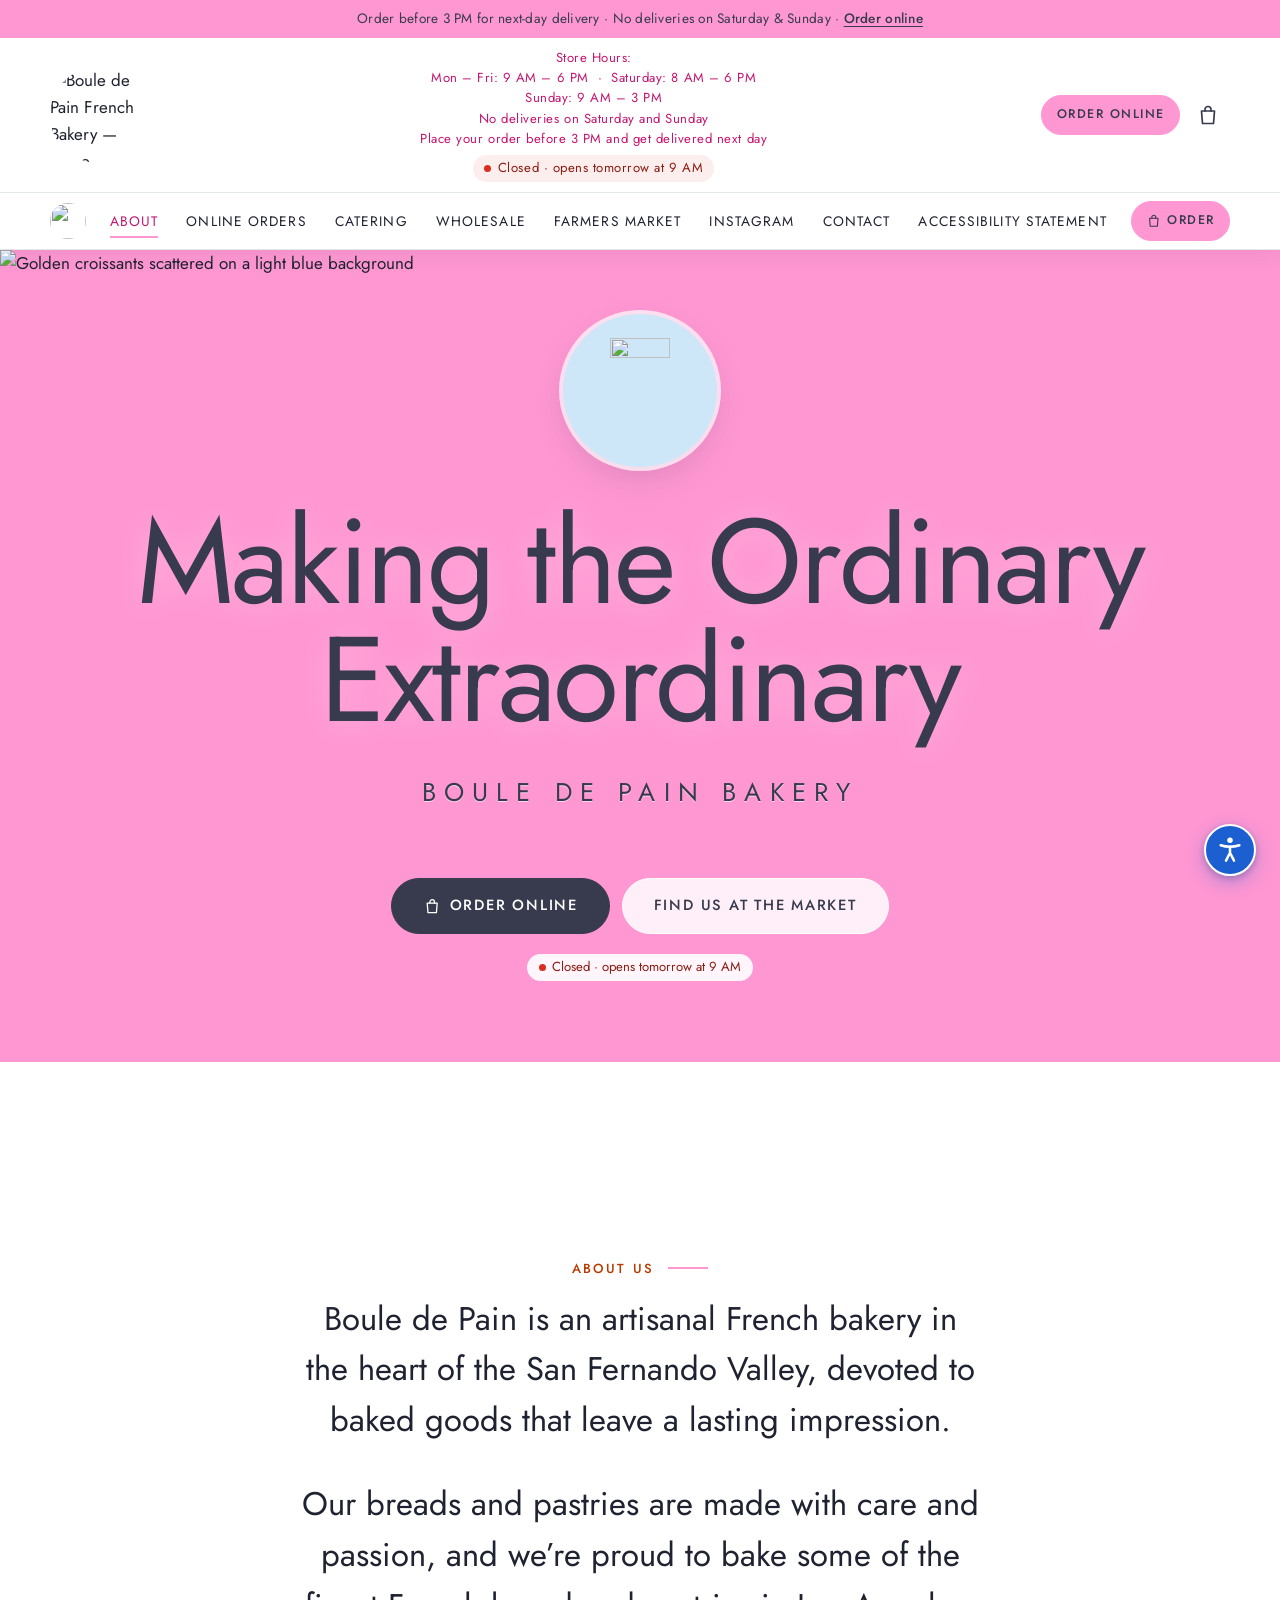
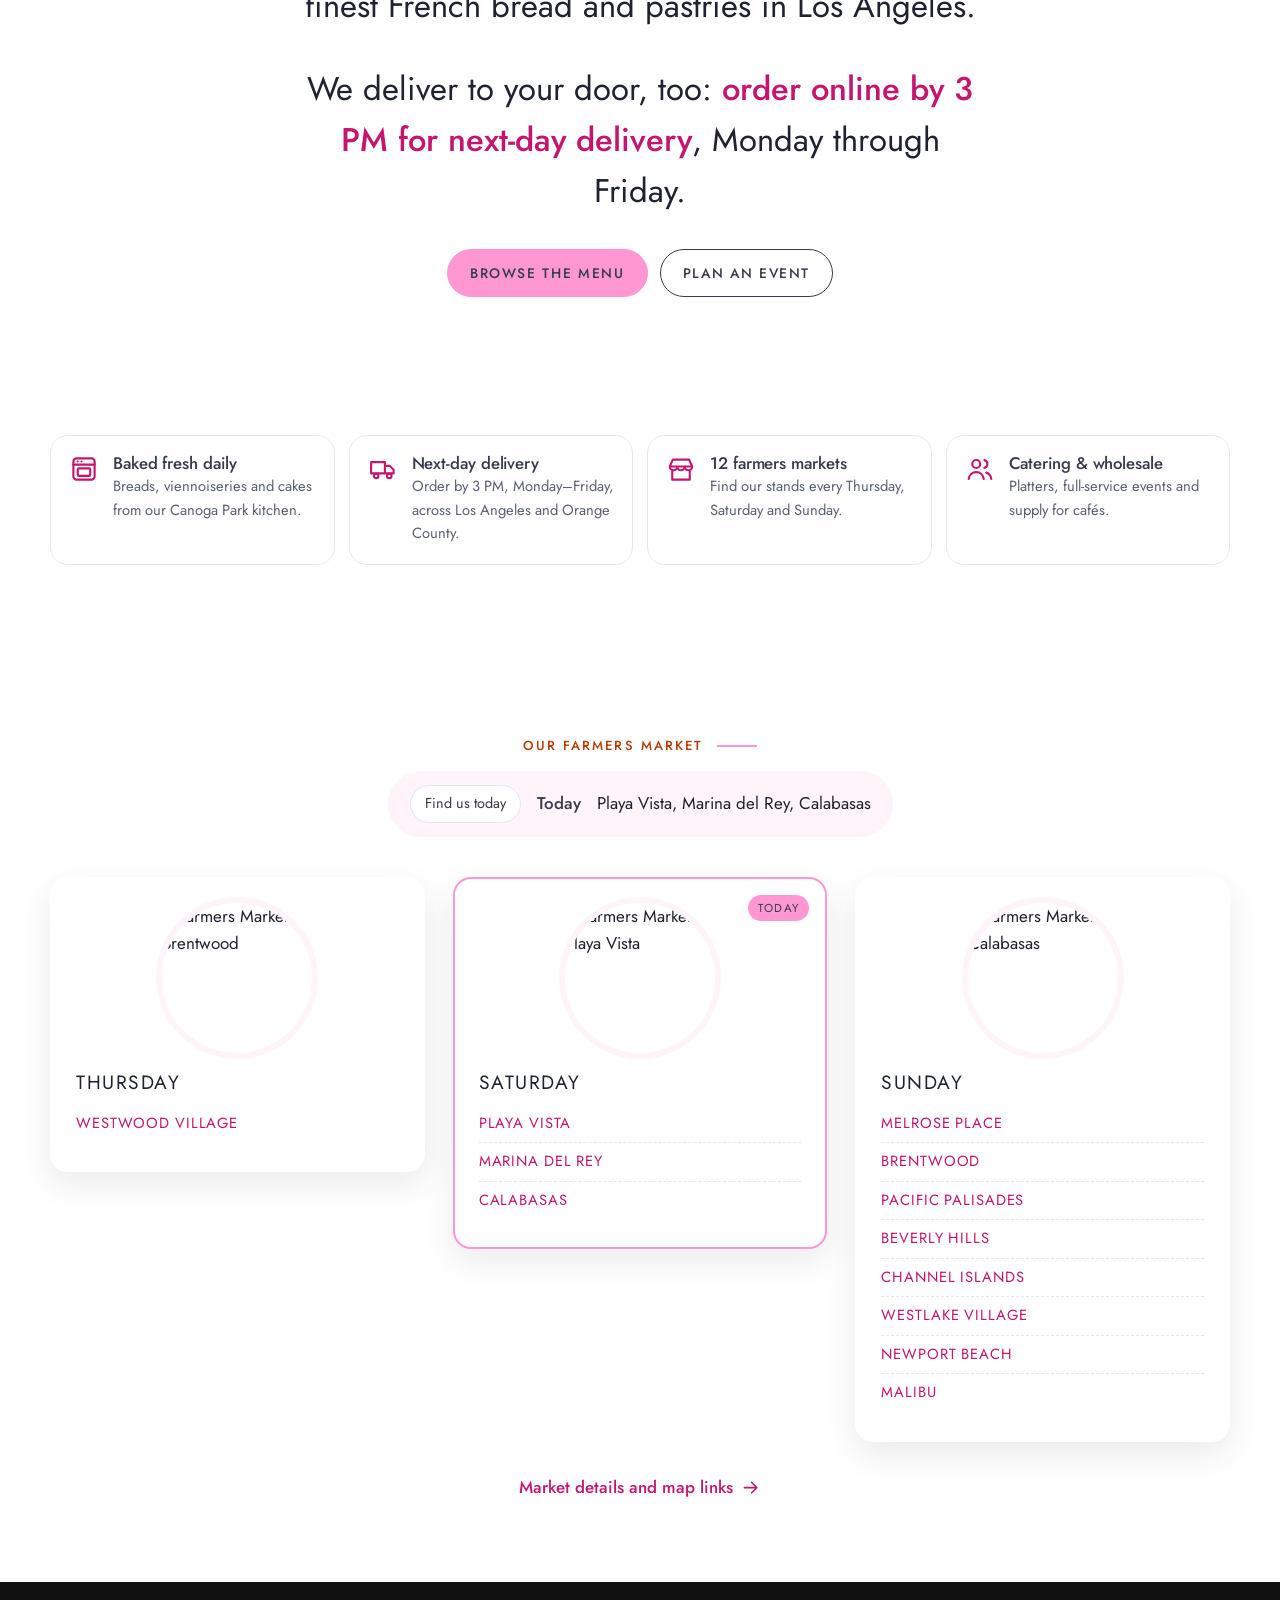
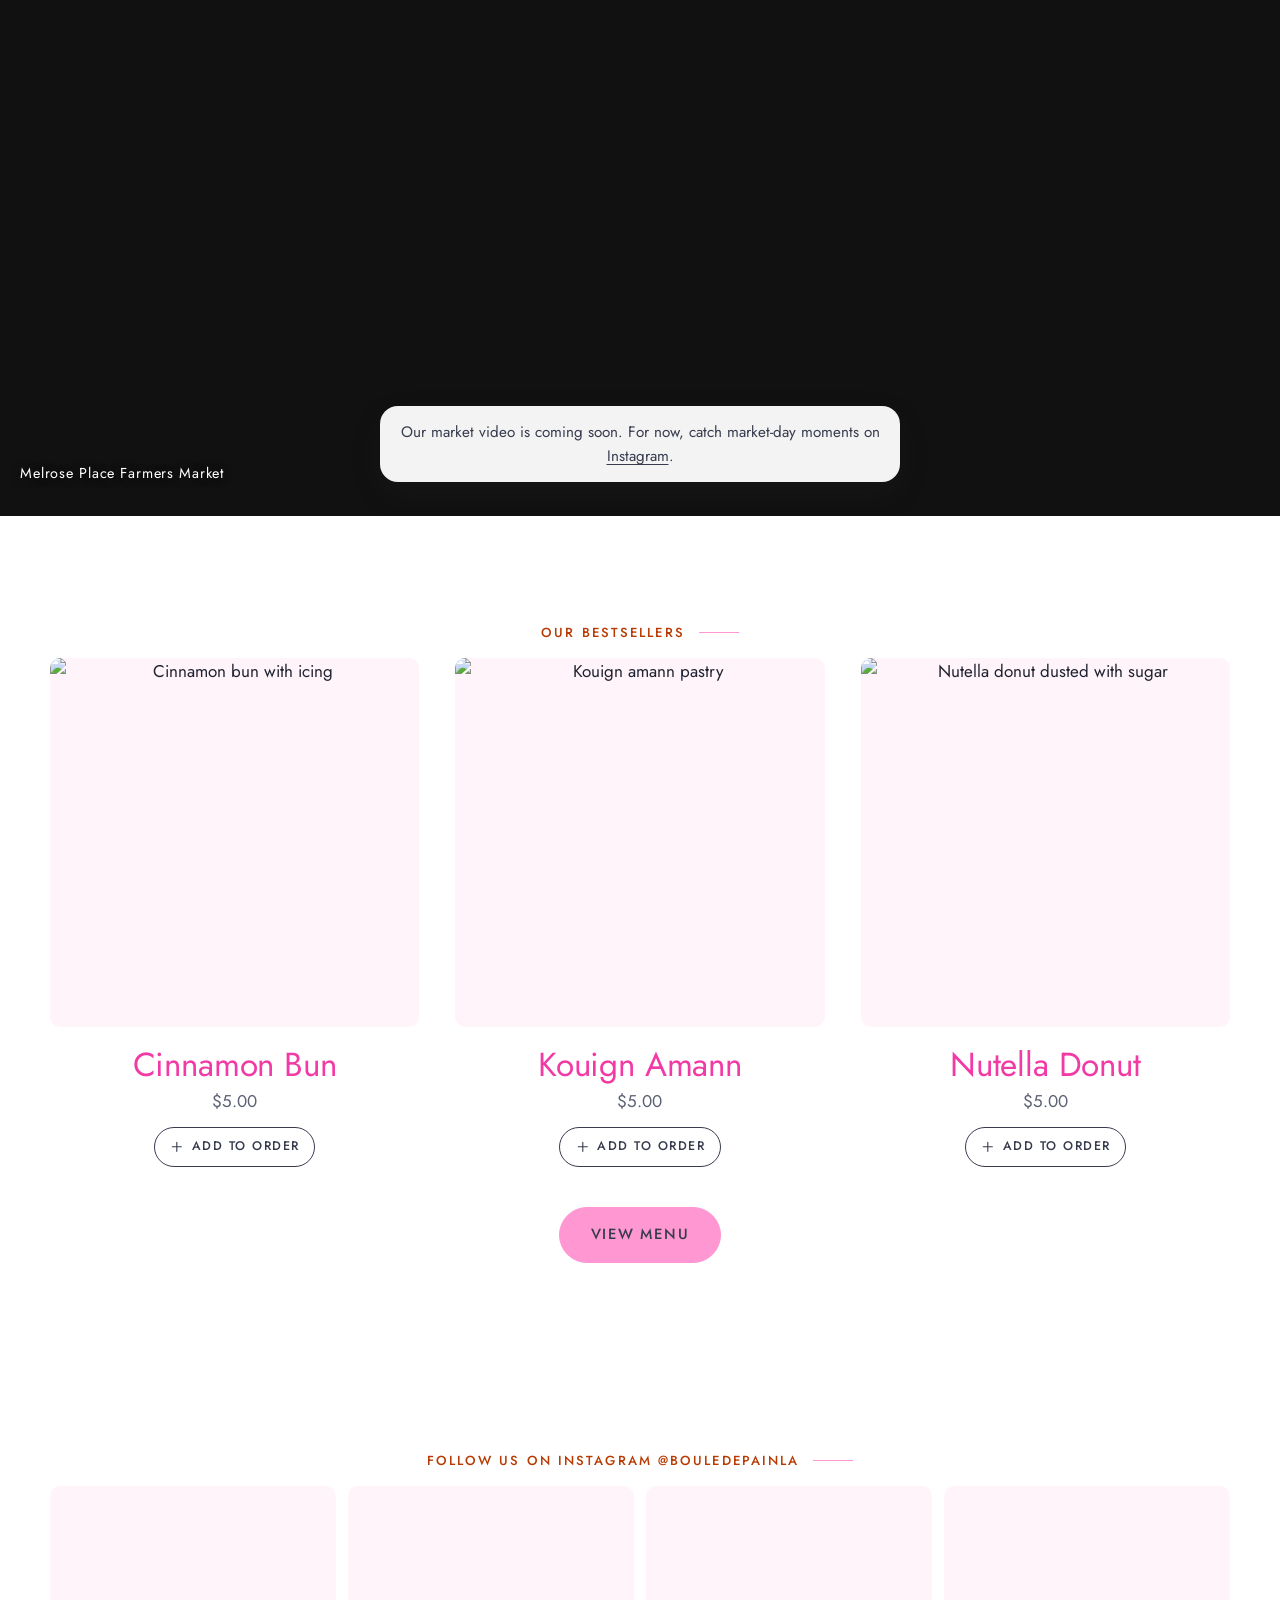
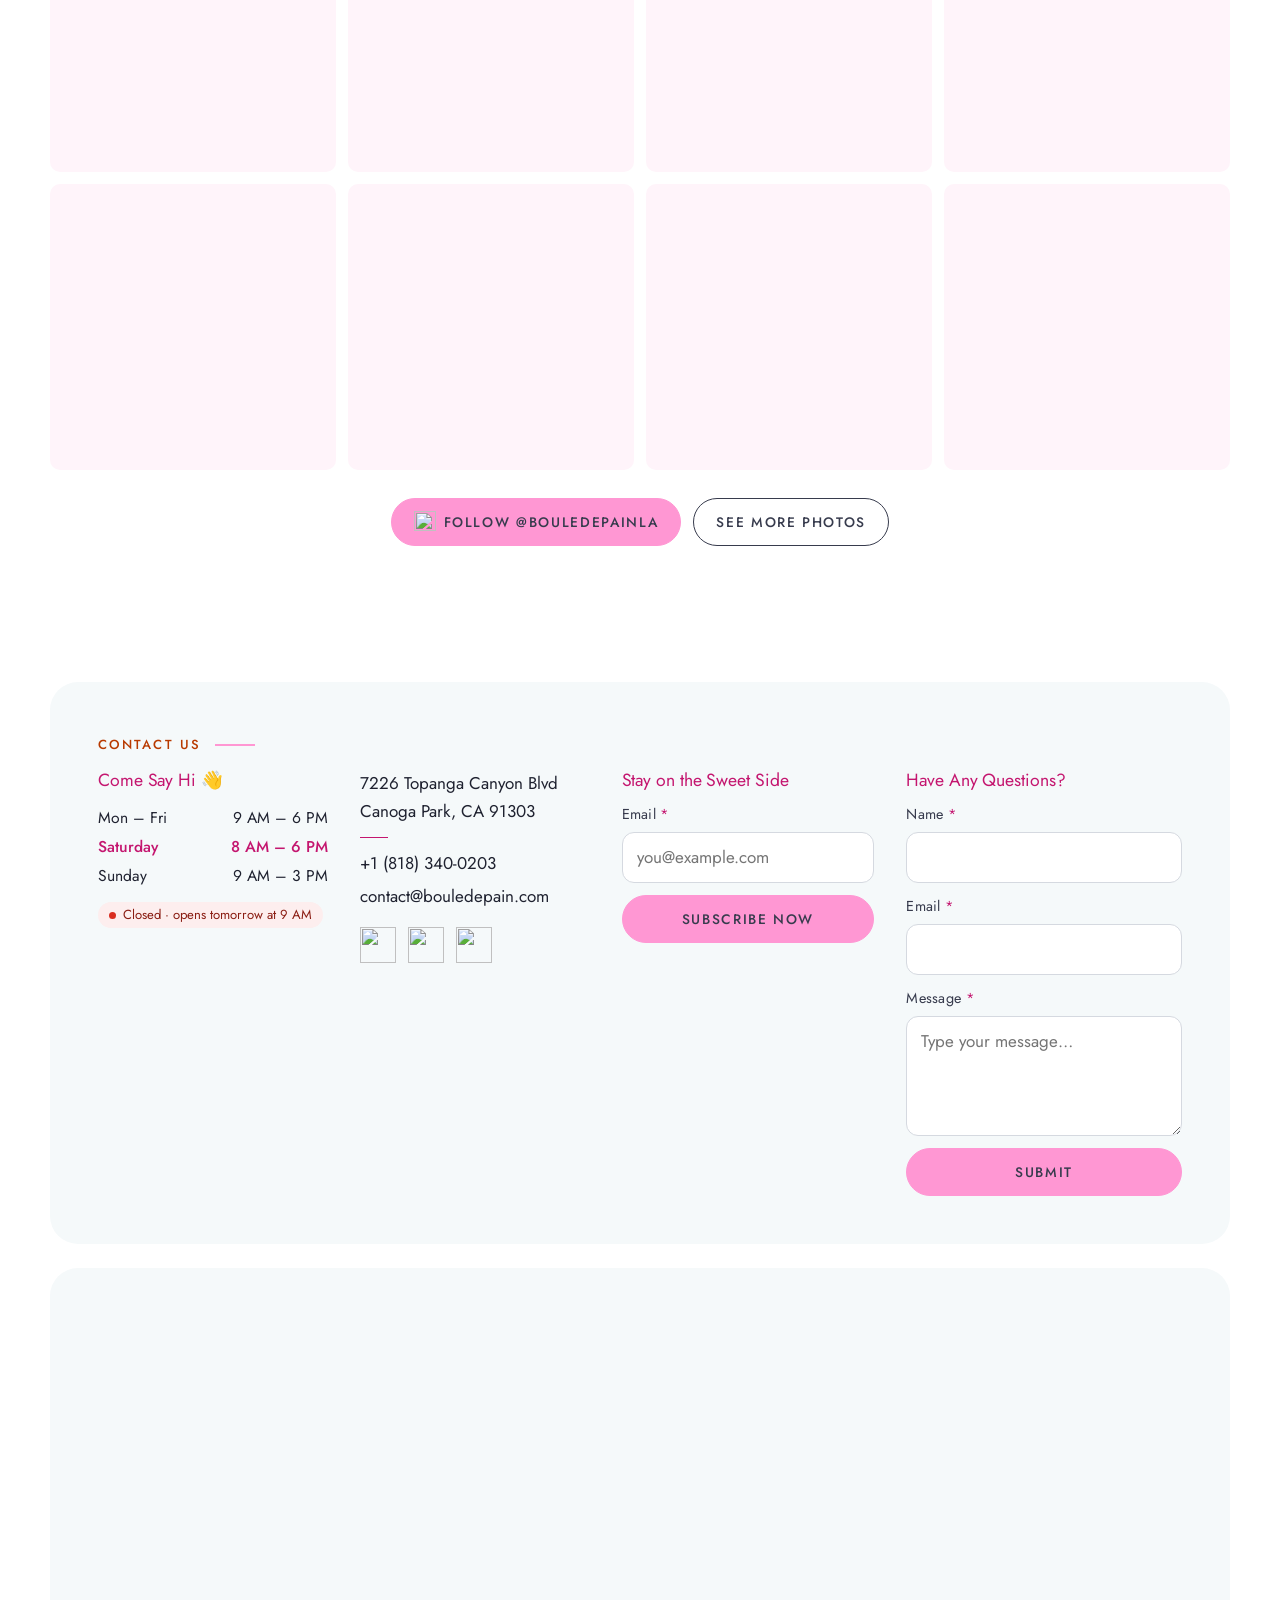
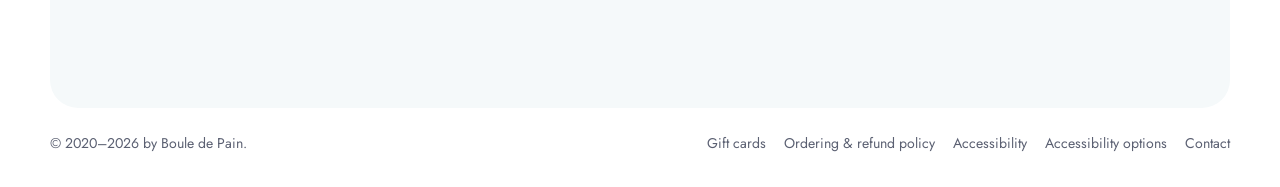
==== commit e2823d9d: "Add wholesale page editing to the admin panel Price list, what we supply, how wholesale works, photo" ====
--- a/index.html
+++ b/index.html
@@ -28,7 +28,7 @@
 <link rel="preconnect" href="https://fonts.googleapis.com">
 <link rel="preconnect" href="https://fonts.gstatic.com" crossorigin>
 <link rel="stylesheet" href="https://fonts.googleapis.com/css2?family=Jost:wght@300;400;500&amp;display=swap">
-<link rel="stylesheet" href="assets/css/styles.css?v=20260916a">
+<link rel="stylesheet" href="assets/css/styles.css?v=20260916b">
 <link rel="preload" as="image" href="https://static.wixstatic.com/media/a0c754094bc04d1b8c9b867706eddafd.jpg/v1/fill/w_960,h_1477,al_c,q_85,usm_0.66_1.00_0.01,enc_auto/a0c754094bc04d1b8c9b867706eddafd.jpg" media="(min-width: 720px)" fetchpriority="high">
 <script type="application/ld+json">{"@context":"https://schema.org","@type":"Bakery","@id":"https://www.bouledepain.com/#bakery","name":"Boule de Pain","url":"https://www.bouledepain.com/","description":"Boule de Pain is an artisanal French bakery in Canoga Park baking croissants, breads, pastries and cakes daily. Order online for pickup or next-day delivery in Los Angeles and Orange County, book catering, or find us at LA farmers markets.","logo":"https://static.wixstatic.com/media/37ffc0_f74025ac4b024bfe8b029d1934f61fe7~mv2.png","image":["https://static.wixstatic.com/media/37ffc0_fc9ee54031fd4ed2a848e542bf273808~mv2.png","https://static.wixstatic.com/media/a0c754094bc04d1b8c9b867706eddafd.jpg/v1/fill/w_1600,h_1200,al_c,q_85,usm_0.66_1.00_0.01,enc_auto/a0c754094bc04d1b8c9b867706eddafd.jpg"],"telephone":"+1-818-340-0203","email":"contact@bouledepain.com","address":{"@type":"PostalAddress","streetAddress":"7226 Topanga Canyon Blvd","addressLocality":"Canoga Park","addressRegion":"CA","postalCode":"91303","addressCountry":"US"},"openingHoursSpecification":[{"@type":"OpeningHoursSpecification","dayOfWeek":["Sunday"],"opens":"09:00","closes":"15:00"},{"@type":"OpeningHoursSpecification","dayOfWeek":["Monday","Tuesday","Wednesday","Thursday","Friday"],"opens":"09:00","closes":"18:00"},{"@type":"OpeningHoursSpecification","dayOfWeek":["Saturday"],"opens":"08:00","closes":"18:00"}],"servesCuisine":["French","Bakery","Pastries"],"hasMenu":"https://www.bouledepain.com/order","areaServed":["Los Angeles County","Orange County"],"sameAs":["https://www.facebook.com/pastriesbyediebdp","https://www.instagram.com/bouledepainla","https://www.yelp.com/biz/boule-de-pain-by-edies-pastries-canoga-park?osq=pastries+by+edie"]}</script>
 </head>
@@ -341,10 +341,10 @@
 <button class="to-top" type="button" aria-label="Back to top"><svg class="icon " aria-hidden="true" focusable="false"><use href="#i-arrow-up"></use></svg></button>
 <div class="toast-region" role="status" aria-live="polite"></div>
 
-<script src="assets/js/site-config.js?v=20260916a" defer></script>
-<script src="assets/js/live-data.js?v=20260916a" defer></script>
-<script src="assets/js/main.js?v=20260916a" defer></script>
-<script src="assets/js/a11y.js?v=20260916a" defer></script>
-<script src="assets/js/chatbot.js?v=20260916a" defer></script>
+<script src="assets/js/site-config.js?v=20260916b" defer></script>
+<script src="assets/js/live-data.js?v=20260916b" defer></script>
+<script src="assets/js/main.js?v=20260916b" defer></script>
+<script src="assets/js/a11y.js?v=20260916b" defer></script>
+<script src="assets/js/chatbot.js?v=20260916b" defer></script>
 </body>
 </html>
--- a/assets/css/styles.css
+++ b/assets/css/styles.css
@@ -672,6 +672,29 @@
 .js .reveal { opacity: 0; transform: translateY(24px); transition: opacity .8s var(--ease), transform .8s var(--ease); }
 .js .reveal.is-in { opacity: 1; transform: none; }
 @media (prefers-reduced-motion: reduce) { .js .reveal { opacity: 1; transform: none; } }
+
+/* ---------- Wholesale price list, terms and notices ---------- */
+.table-wrap { overflow-x: auto; border: 1px solid var(--line); border-radius: var(--radius-sm); background: #fff; }
+.table-wrap:focus-visible { outline: 3px solid var(--ink); outline-offset: 2px; }
+.price-table { width: 100%; border-collapse: collapse; font-size: .98rem; }
+.price-table th, .price-table td { padding: 12px 16px; text-align: left; vertical-align: top; border-bottom: 1px solid var(--line); }
+.price-table thead th { background: var(--mist); color: var(--ink); font-weight: 500; font-size: .85rem; letter-spacing: .04em; text-transform: uppercase; white-space: nowrap; }
+.price-table tbody tr:last-child > * { border-bottom: 0; }
+.price-table tbody th { font-weight: 500; color: var(--ink); min-width: 12ch; }
+.price-table tbody th small { display: block; font-weight: 400; color: var(--muted); font-size: .85rem; margin-top: 2px; }
+.price-table td { color: var(--text); }
+[data-ws-price-note] { margin: 12px 0 0; }
+.ws-card__text { margin: 0; }
+.ws-terms { list-style: none; margin: 0; padding: 0; display: grid; gap: 12px; }
+.ws-terms li { display: flex; gap: 12px; align-items: flex-start; padding: 14px 18px; background: var(--pink-wash); border-radius: var(--radius-sm); }
+.ws-terms .icon { flex: none; width: 20px; height: 20px; margin-top: 3px; color: var(--success); }
+.ws-terms span { min-width: 0; overflow-wrap: anywhere; }
+.notice { display: flex; gap: 12px; align-items: flex-start; padding: 18px 20px; border-radius: var(--radius-sm); background: var(--pink-soft); color: var(--ink); }
+.notice .icon { flex: none; width: 22px; height: 22px; margin-top: 2px; }
+.notice p { margin: 0; }
+@media (max-width: 560px) {
+  .price-table th, .price-table td { padding: 10px 12px; }
+}
 
 /* ---------- Prose (policies, accessibility) ---------- */
 .prose { font-size: 1.05rem; }
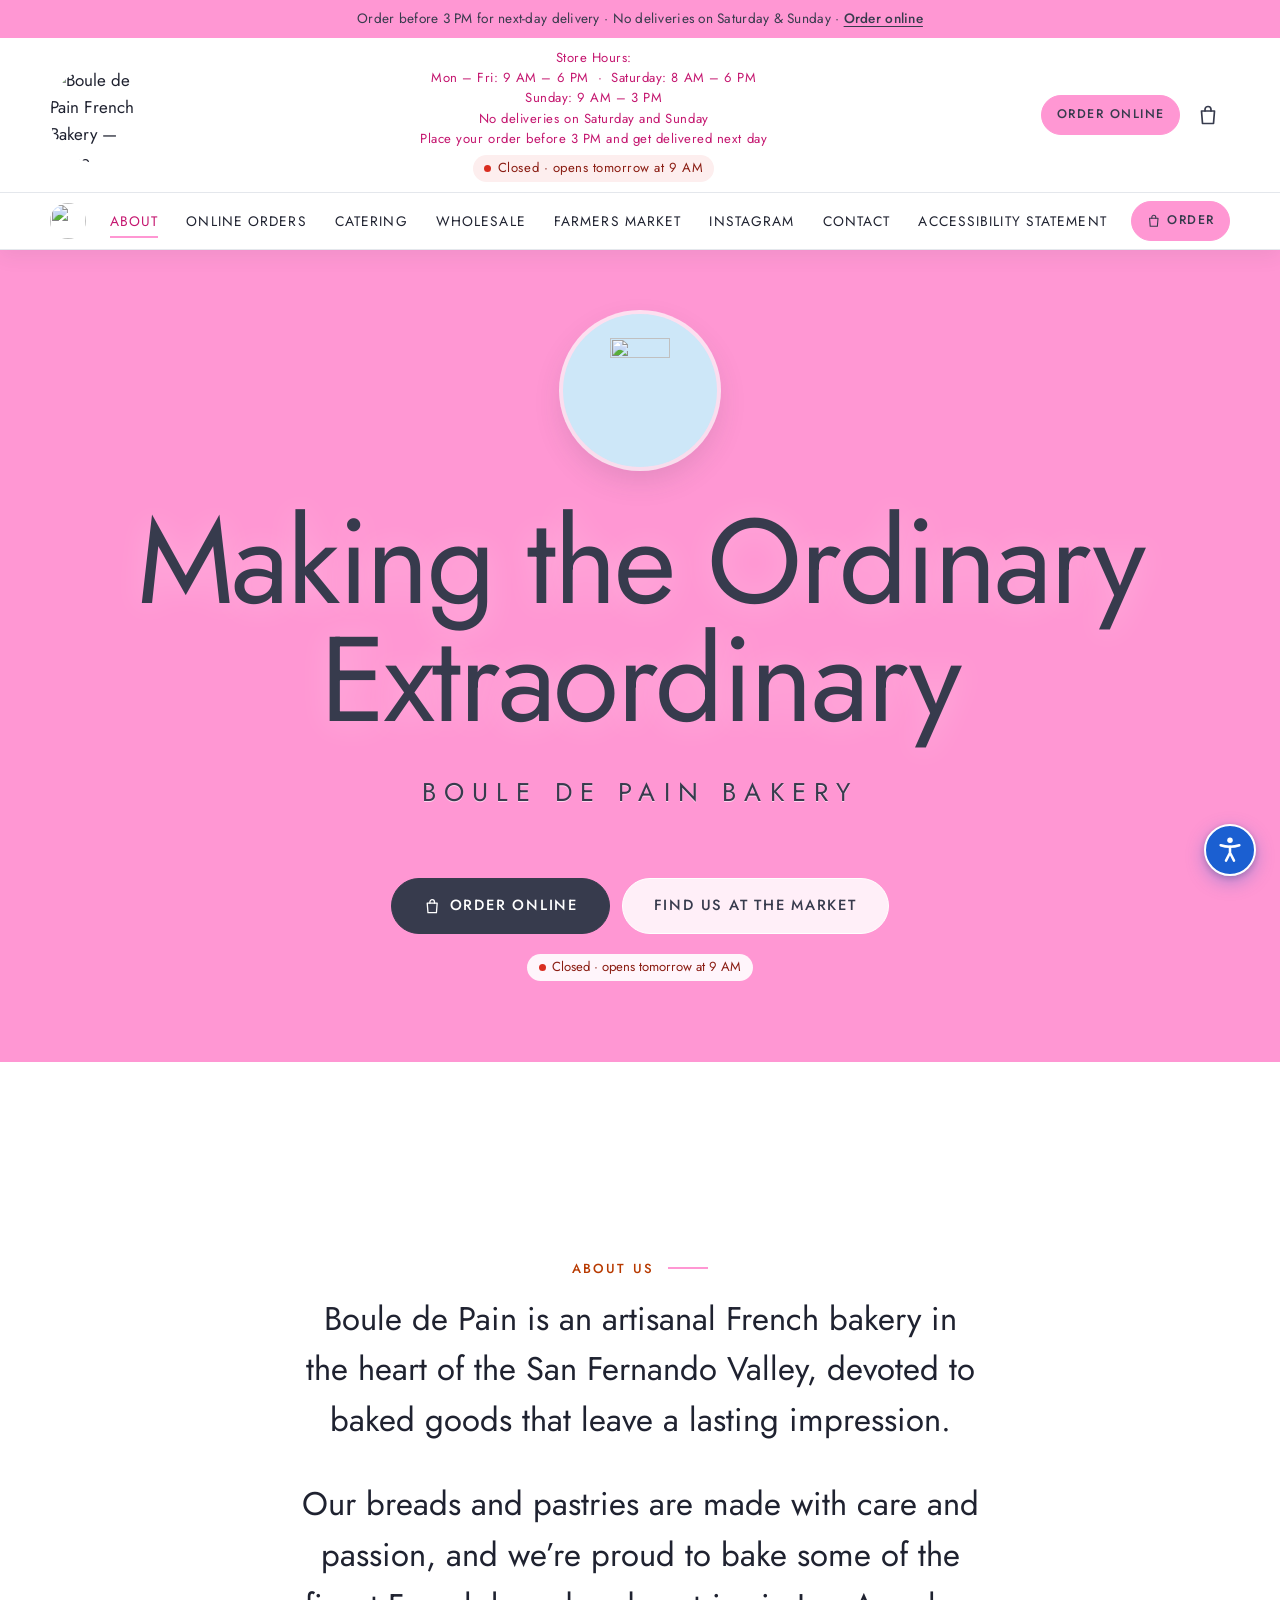
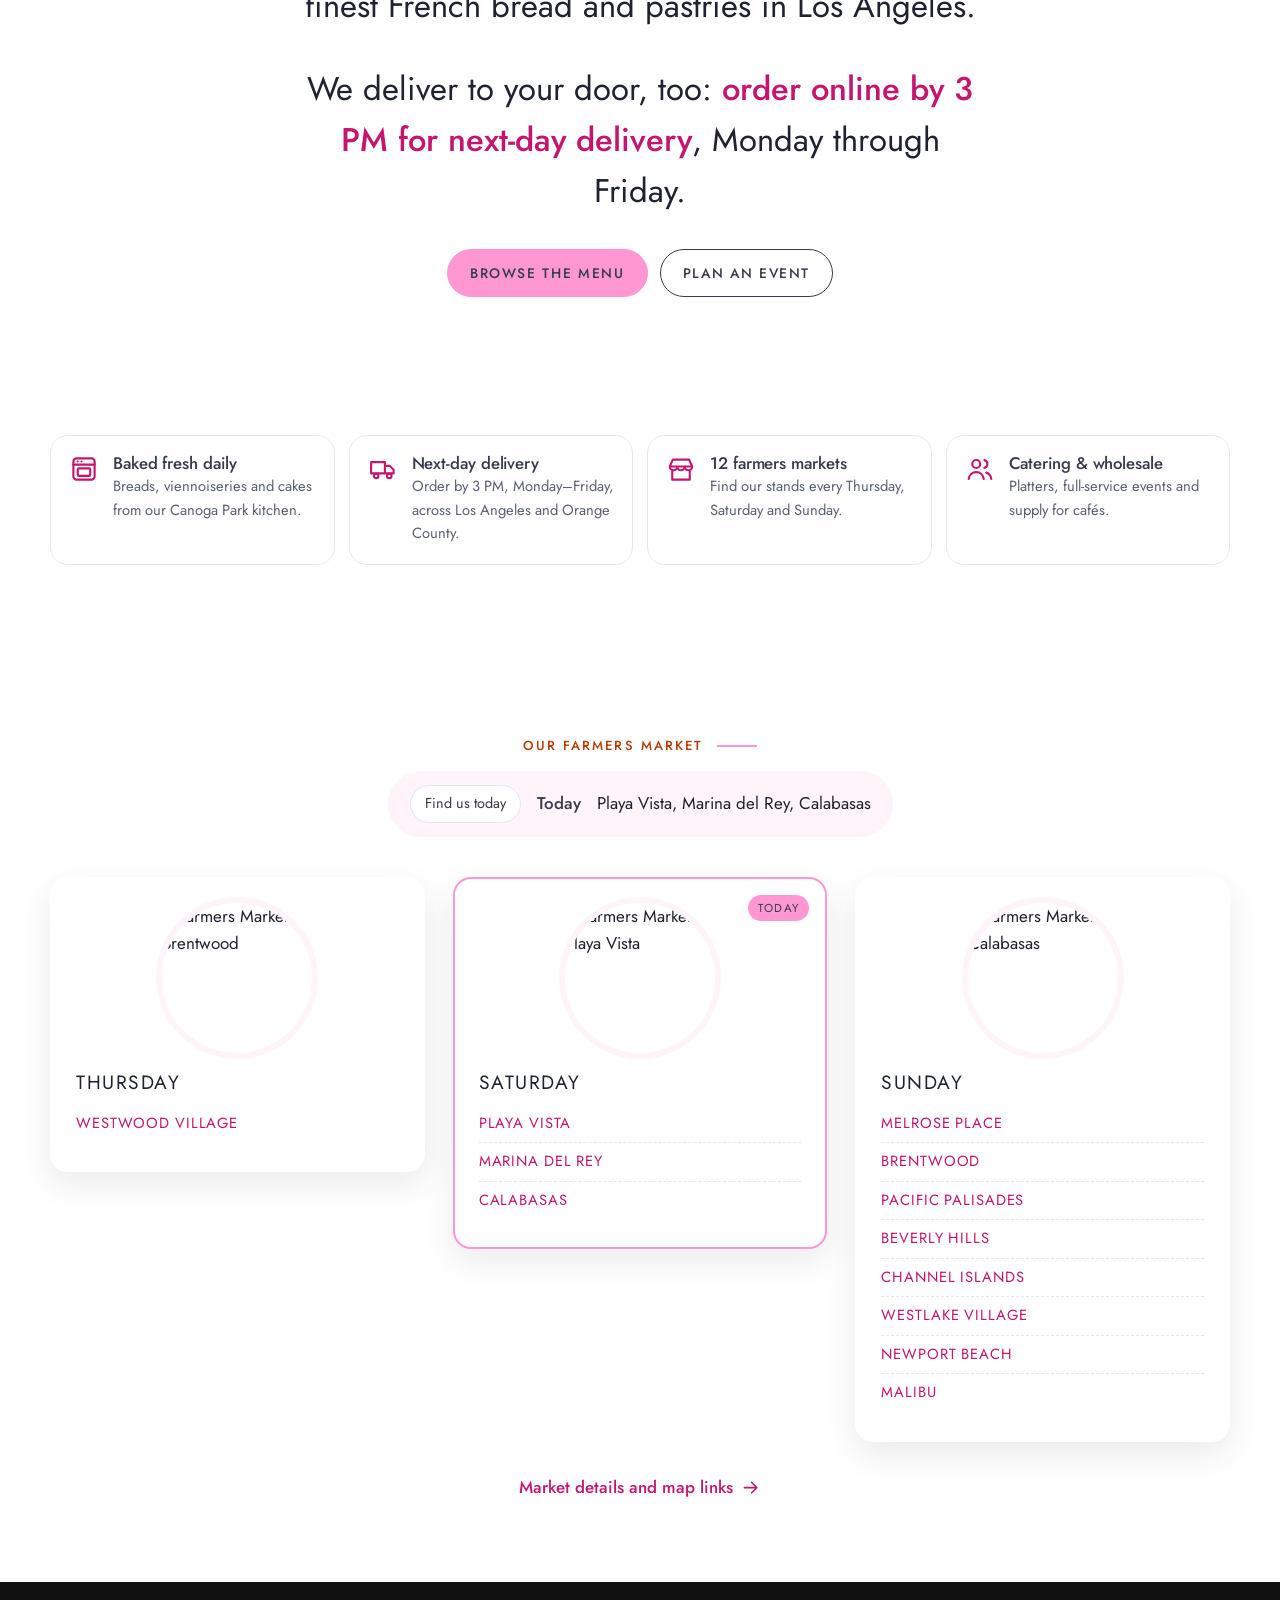
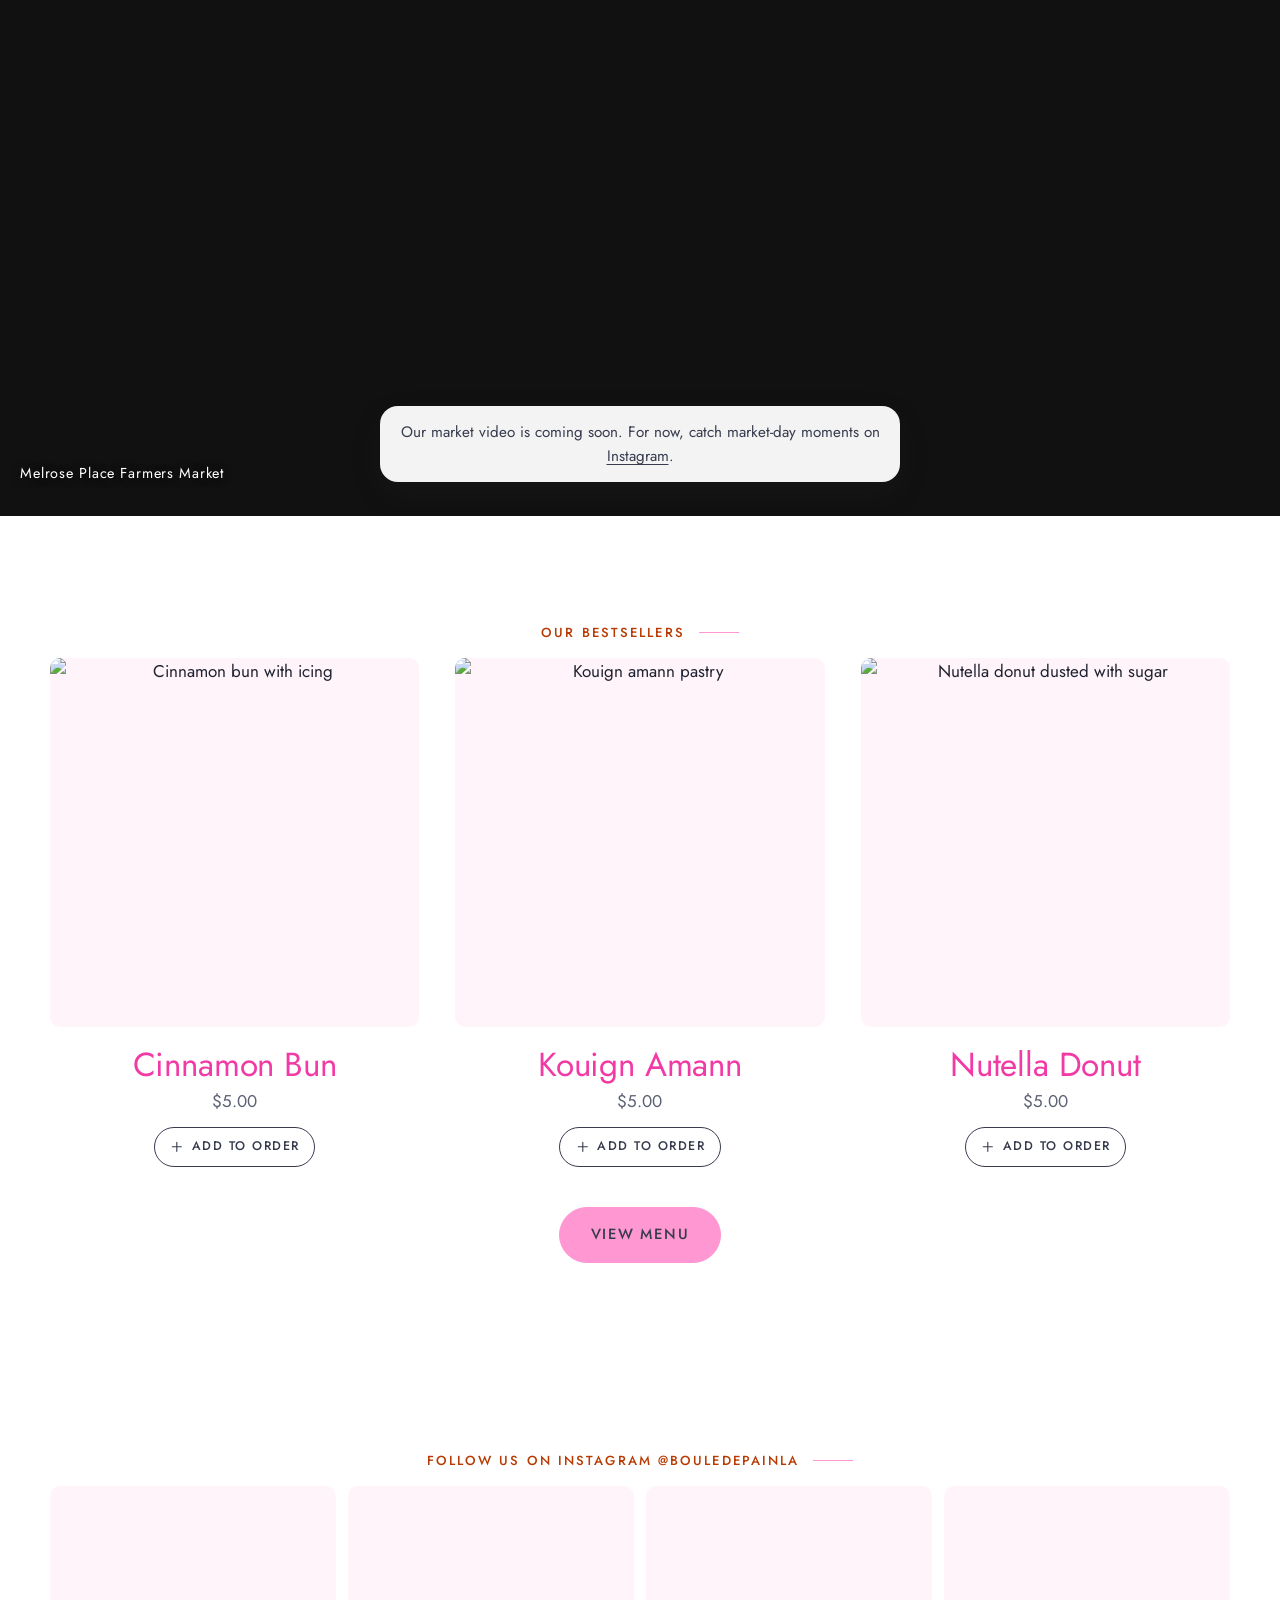
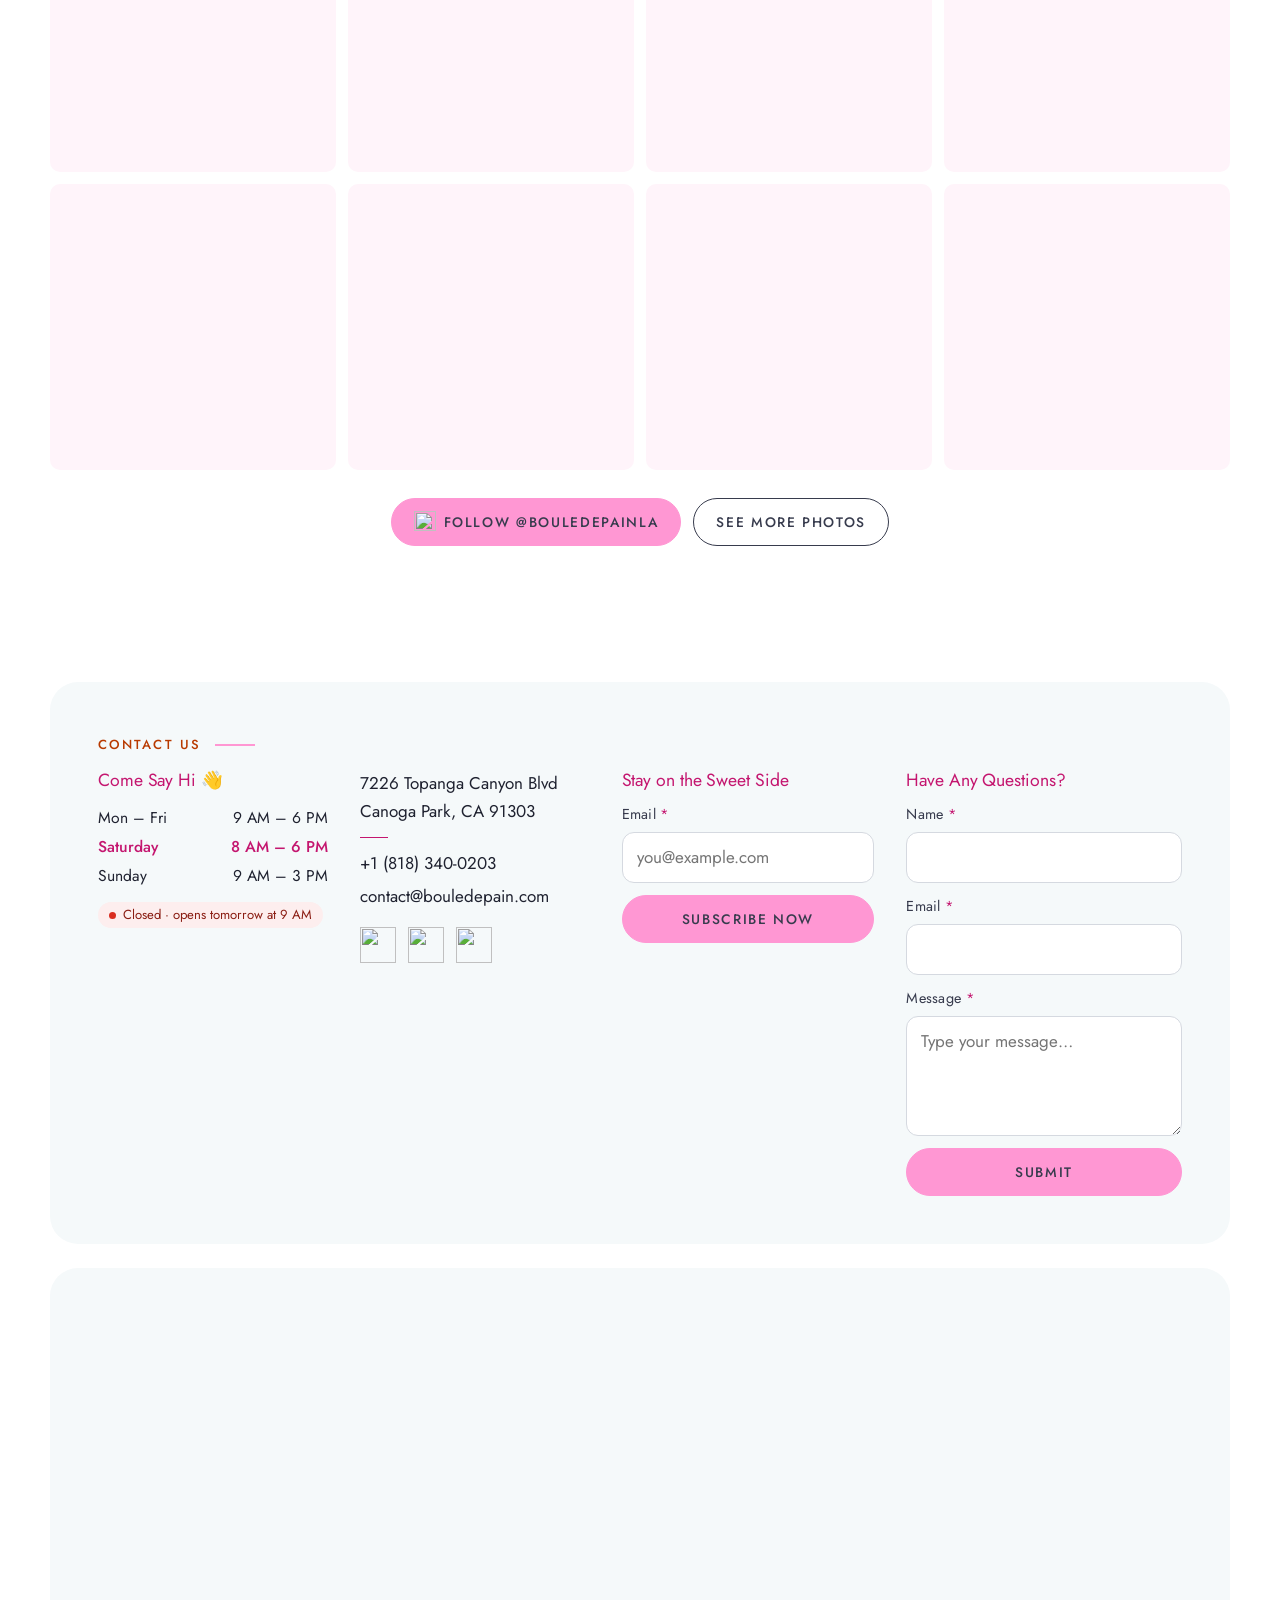
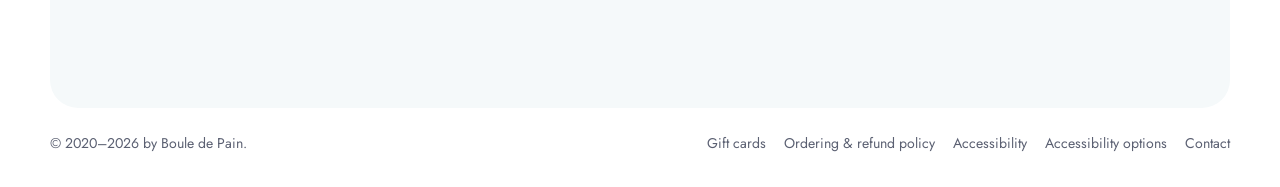
==== commit d4278720: "Admin panel: instant updates, staff logins, sold out today, holiday hours - Pages show published cha" ====
--- a/index.html
+++ b/index.html
@@ -28,7 +28,7 @@
 <link rel="preconnect" href="https://fonts.googleapis.com">
 <link rel="preconnect" href="https://fonts.gstatic.com" crossorigin>
 <link rel="stylesheet" href="https://fonts.googleapis.com/css2?family=Jost:wght@300;400;500&amp;display=swap">
-<link rel="stylesheet" href="assets/css/styles.css?v=20260916b">
+<link rel="stylesheet" href="assets/css/styles.css?v=20260924a">
 <link rel="preload" as="image" href="https://static.wixstatic.com/media/a0c754094bc04d1b8c9b867706eddafd.jpg/v1/fill/w_960,h_1477,al_c,q_85,usm_0.66_1.00_0.01,enc_auto/a0c754094bc04d1b8c9b867706eddafd.jpg" media="(min-width: 720px)" fetchpriority="high">
 <script type="application/ld+json">{"@context":"https://schema.org","@type":"Bakery","@id":"https://www.bouledepain.com/#bakery","name":"Boule de Pain","url":"https://www.bouledepain.com/","description":"Boule de Pain is an artisanal French bakery in Canoga Park baking croissants, breads, pastries and cakes daily. Order online for pickup or next-day delivery in Los Angeles and Orange County, book catering, or find us at LA farmers markets.","logo":"https://static.wixstatic.com/media/37ffc0_f74025ac4b024bfe8b029d1934f61fe7~mv2.png","image":["https://static.wixstatic.com/media/37ffc0_fc9ee54031fd4ed2a848e542bf273808~mv2.png","https://static.wixstatic.com/media/a0c754094bc04d1b8c9b867706eddafd.jpg/v1/fill/w_1600,h_1200,al_c,q_85,usm_0.66_1.00_0.01,enc_auto/a0c754094bc04d1b8c9b867706eddafd.jpg"],"telephone":"+1-818-340-0203","email":"contact@bouledepain.com","address":{"@type":"PostalAddress","streetAddress":"7226 Topanga Canyon Blvd","addressLocality":"Canoga Park","addressRegion":"CA","postalCode":"91303","addressCountry":"US"},"openingHoursSpecification":[{"@type":"OpeningHoursSpecification","dayOfWeek":["Sunday"],"opens":"09:00","closes":"15:00"},{"@type":"OpeningHoursSpecification","dayOfWeek":["Monday","Tuesday","Wednesday","Thursday","Friday"],"opens":"09:00","closes":"18:00"},{"@type":"OpeningHoursSpecification","dayOfWeek":["Saturday"],"opens":"08:00","closes":"18:00"}],"servesCuisine":["French","Bakery","Pastries"],"hasMenu":"https://www.bouledepain.com/order","areaServed":["Los Angeles County","Orange County"],"sameAs":["https://www.facebook.com/pastriesbyediebdp","https://www.instagram.com/bouledepainla","https://www.yelp.com/biz/boule-de-pain-by-edies-pastries-canoga-park?osq=pastries+by+edie"]}</script>
 </head>
@@ -341,10 +341,10 @@
 <button class="to-top" type="button" aria-label="Back to top"><svg class="icon " aria-hidden="true" focusable="false"><use href="#i-arrow-up"></use></svg></button>
 <div class="toast-region" role="status" aria-live="polite"></div>
 
-<script src="assets/js/site-config.js?v=20260916b" defer></script>
-<script src="assets/js/live-data.js?v=20260916b" defer></script>
-<script src="assets/js/main.js?v=20260916b" defer></script>
-<script src="assets/js/a11y.js?v=20260916b" defer></script>
-<script src="assets/js/chatbot.js?v=20260916b" defer></script>
+<script src="assets/js/site-config.js?v=20260924a" defer></script>
+<script src="assets/js/live-data.js?v=20260924a" defer></script>
+<script src="assets/js/main.js?v=20260924a" defer></script>
+<script src="assets/js/a11y.js?v=20260924a" defer></script>
+<script src="assets/js/chatbot.js?v=20260924a" defer></script>
 </body>
 </html>
--- a/assets/css/styles.css
+++ b/assets/css/styles.css
@@ -961,6 +961,11 @@
 .modal__context { font-size: .76rem; letter-spacing: .14em; text-transform: uppercase; color: var(--orange-ink); font-weight: 500; }
 .modal__close { flex: none; }
 .modal__img { width: 100%; aspect-ratio: 16 / 9; object-fit: cover; background: var(--pink-wash); }
+.modal__thumbs { display: flex; gap: 8px; padding: 10px 24px 0; overflow-x: auto; }
+.modal__thumb { flex: none; padding: 0; border: 2px solid transparent; border-radius: 10px; background: none; cursor: pointer; line-height: 0; }
+.modal__thumb img { width: 56px; height: 56px; object-fit: cover; border-radius: 8px; }
+.modal__thumb[aria-pressed="true"] { border-color: var(--pink-ink); }
+.modal__thumb:focus-visible { outline-offset: 2px; }
 .modal__title { font-size: clamp(1.6rem, 4vw, 2rem); margin: 0; }
 .modal__title:focus { outline: none; }
 .modal__price { margin: -8px 0 0; font-size: 1.15rem; color: var(--ink); }
@@ -1003,6 +1008,7 @@
   .modal__panel { width: 100%; max-height: 92vh; border-radius: 22px 22px 0 0; animation: sheet .3s var(--ease); }
   @keyframes sheet { from { transform: translateY(40%); opacity: .4; } }
   .modal__inner { padding: 20px 16px 8px; }
+  .modal__thumbs { padding: 10px 16px 0; }
   .modal__head { padding: 6px 6px 6px 16px; }
   .modal__foot { padding: 12px 16px calc(14px + env(safe-area-inset-bottom)); }
   .modal__add { font-size: .78rem; padding-inline: 14px; }
@@ -1212,3 +1218,14 @@
 @media print {
   .a11y-fab, .a11y-panel, .a11y-player, .a11y-guide, .a11y-mask { display: none !important; }
 }
+
+/* Preview of unpublished changes (opened from the admin panel) */
+.preview-bar { position: fixed; left: 50%; bottom: 16px; transform: translateX(-50%); z-index: 9999; display: flex; align-items: center; gap: 12px;
+  max-width: calc(100% - 24px); padding: 10px 12px 10px 18px; border-radius: 999px; background: var(--ink); color: #fff; box-shadow: var(--shadow-lg); font-size: .95rem; }
+.preview-bar strong { font-weight: 600; }
+.preview-bar button { border: 0; border-radius: 999px; padding: 8px 14px; background: var(--pink); color: var(--ink); font: inherit; font-weight: 500; cursor: pointer; white-space: nowrap; }
+.preview-bar button:focus-visible { outline: 3px solid #fff; outline-offset: 2px; }
+/* Closed days and special hours coming up (contact page) */
+.hours-special { margin-top: 18px; }
+.hours-special h4 { font-size: 1rem; margin: 0 0 6px; }
+.hours-special small { display: block; color: var(--muted); font-size: .85em; }
